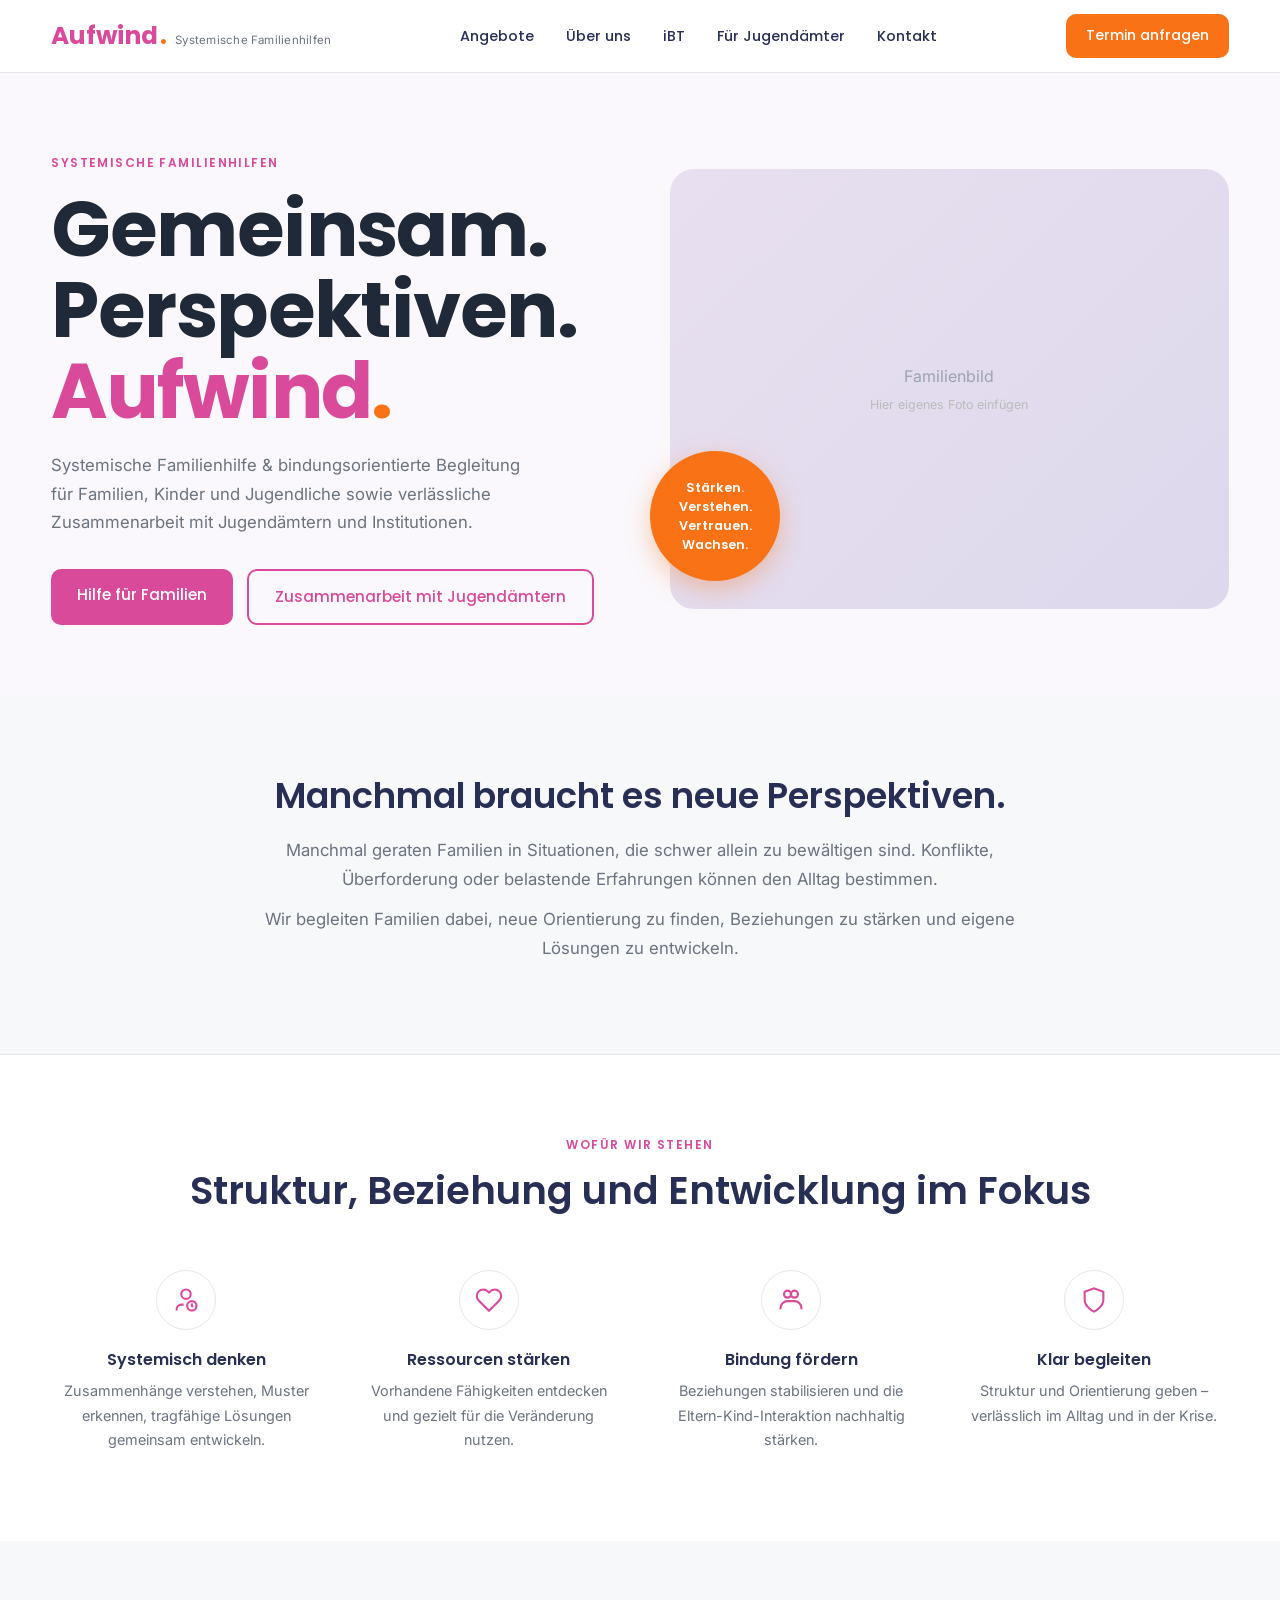
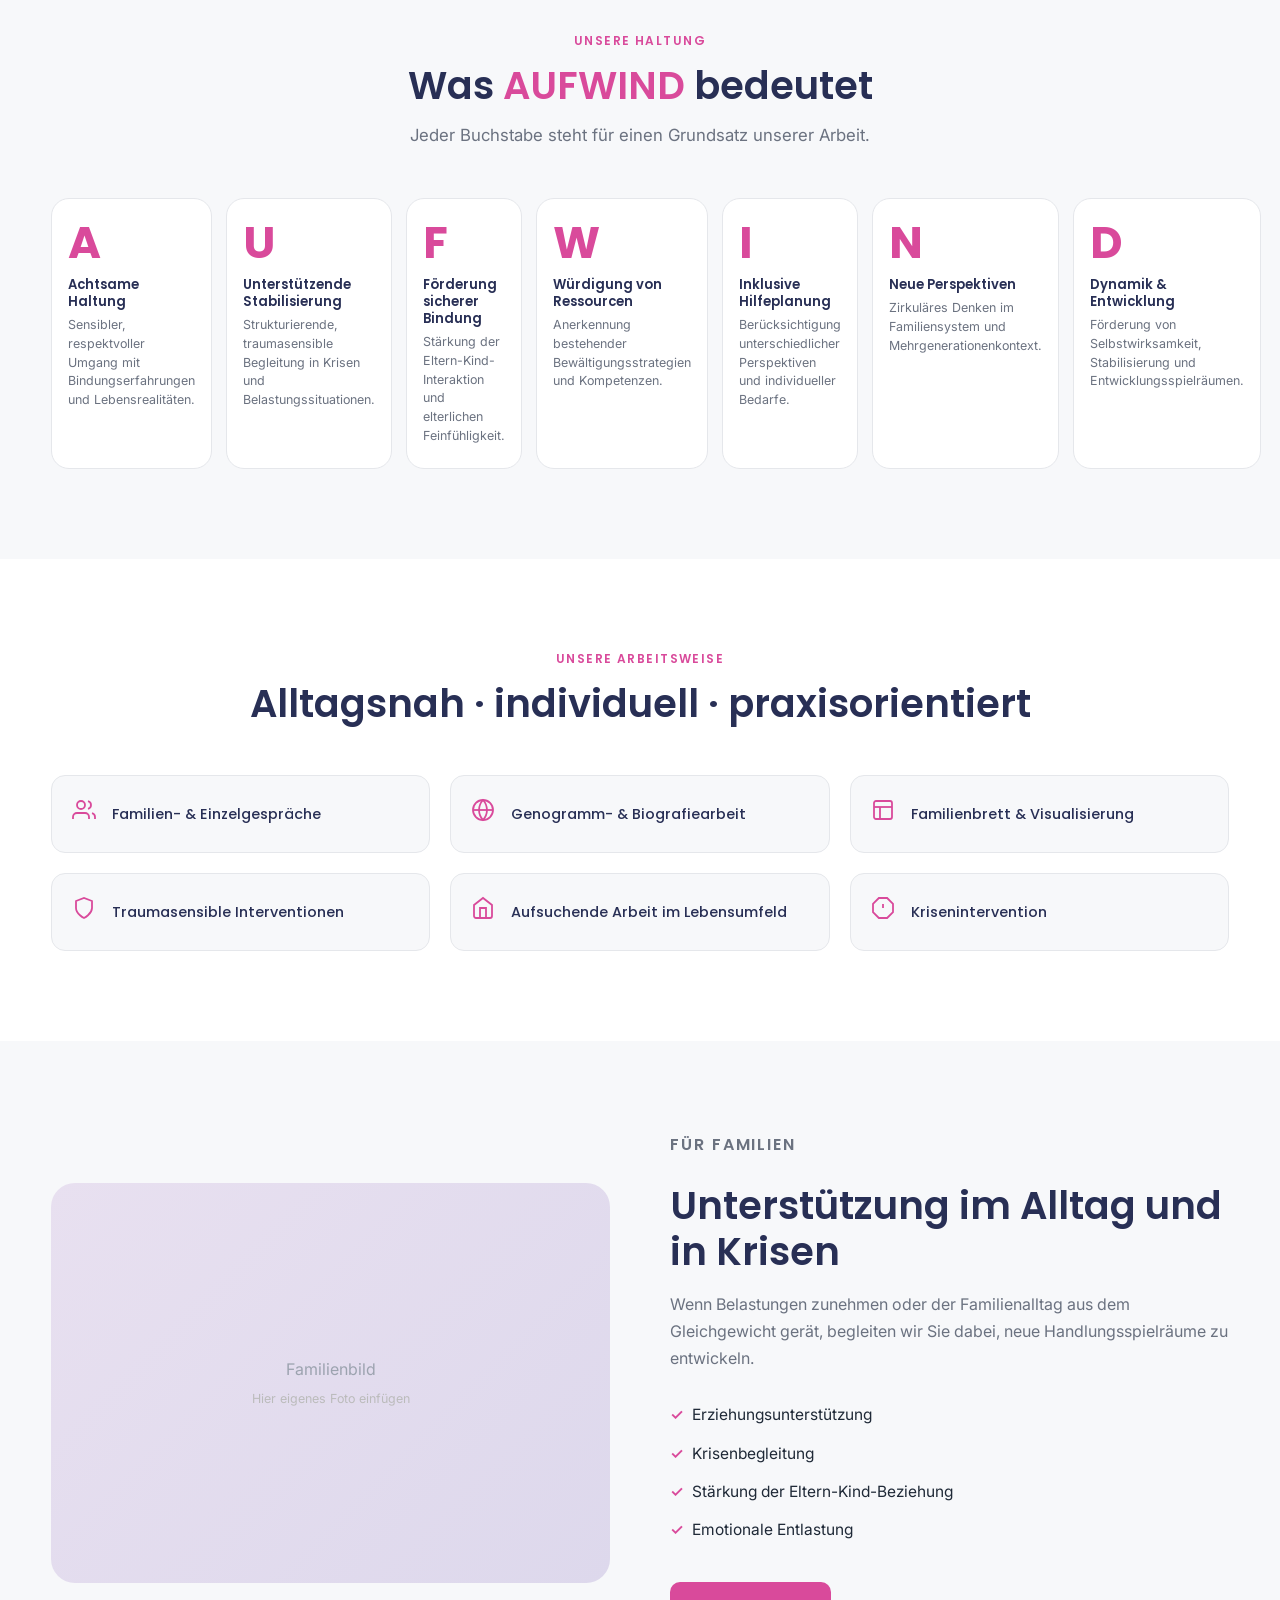
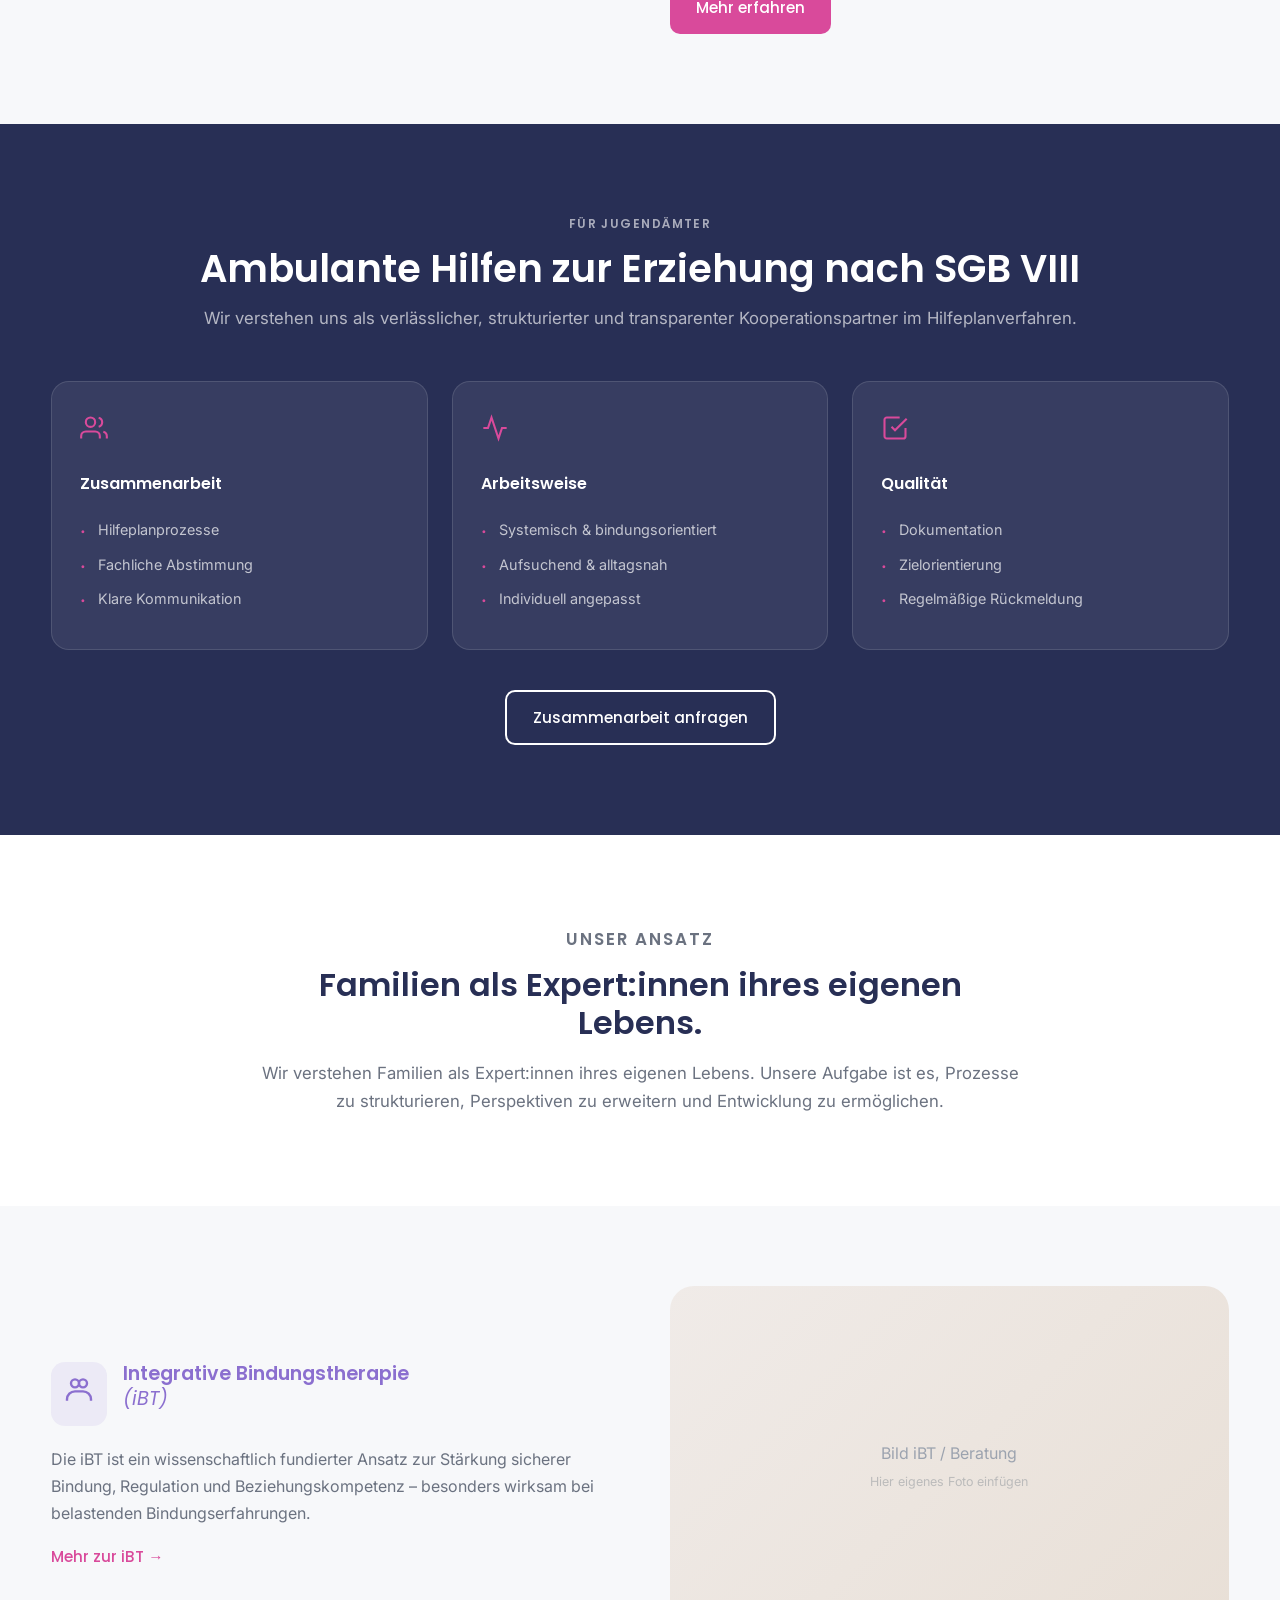
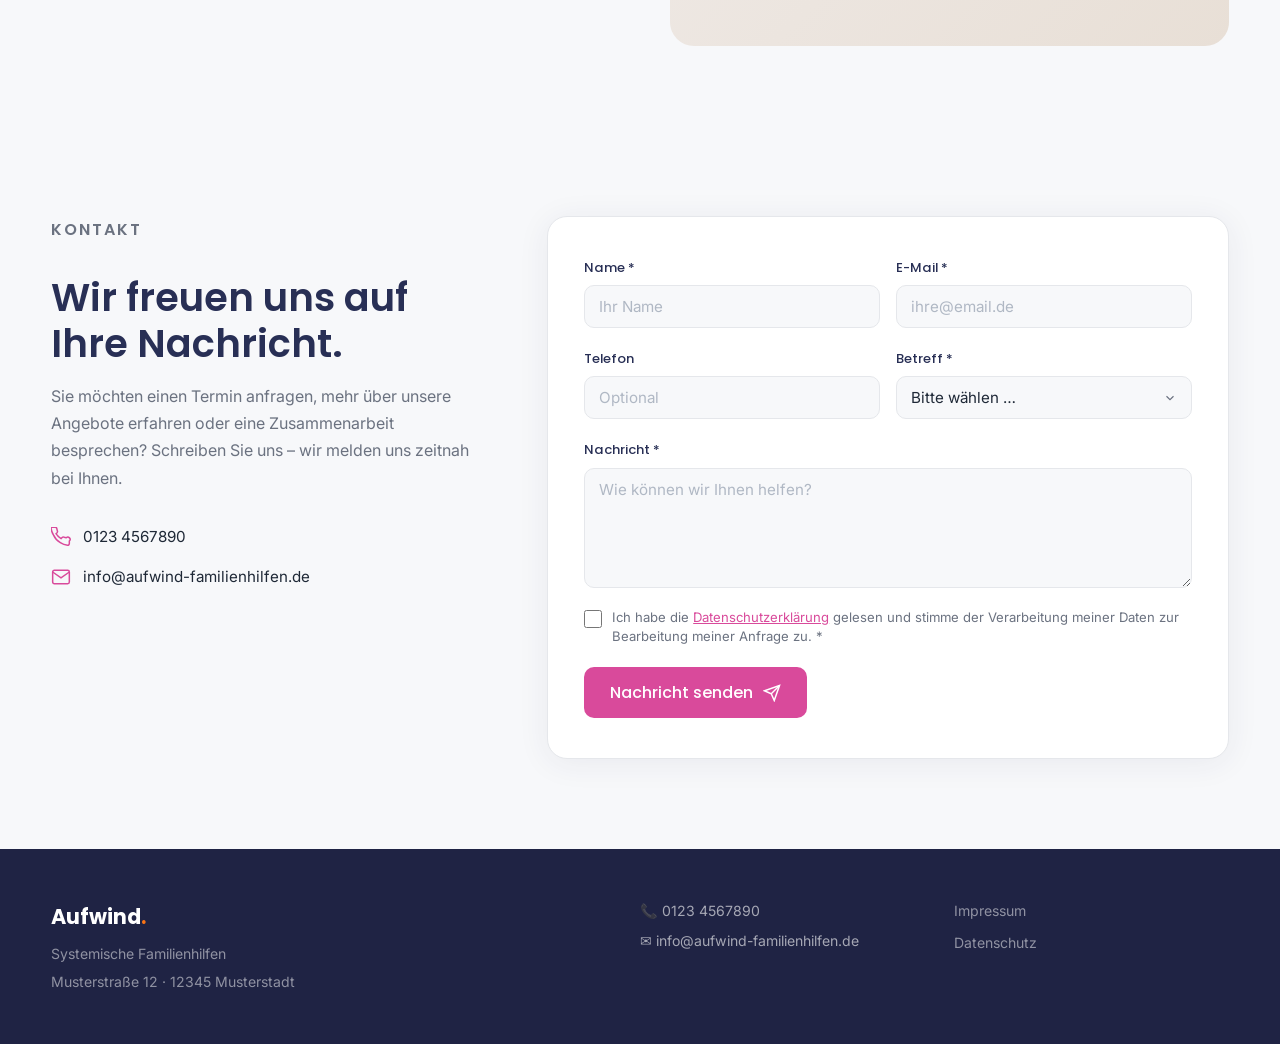
==== index.html @ 3be94969 "Add files via upload" ====
<!DOCTYPE html>
<html lang="de">
<head>
<meta charset="UTF-8">
<meta name="viewport" content="width=device-width, initial-scale=1.0">
<title>Aufwind – Systemische Familienhilfen</title>
<link rel="preconnect" href="https://fonts.googleapis.com">
<link rel="preconnect" href="https://fonts.gstatic.com" crossorigin>
<link href="https://fonts.googleapis.com/css2?family=Poppins:ital,wght@0,300;0,400;0,500;0,600;0,700;1,400&family=Inter:wght@300;400;500&display=swap" rel="stylesheet">
<link rel="stylesheet" href="style.css">
</head>
<body>

<!-- HEADER / NAV -->
<header class="header">
  <div class="container nav-inner">
    <div class="logo">
      <span class="logo-aufwind">Aufwind</span><span class="logo-dot">.</span>
      <span class="logo-sub">Systemische Familienhilfen</span>
    </div>
    <nav class="main-nav">
      <a href="#angebote">Angebote</a>
      <a href="#ueber">Über uns</a>
      <a href="#ibt">iBT</a>
      <a href="#jugendaemter">Für Jugendämter</a>
      <a href="#kontakt">Kontakt</a>
    </nav>
    <a href="#kontakt" class="btn btn-orange nav-cta">Termin anfragen</a>
    <button class="burger" aria-label="Menü öffnen">
      <span></span><span></span><span></span>
    </button>
  </div>
</header>

<!-- HERO -->
<section class="hero">
  <div class="container hero-layout">
    <div class="hero-text">
      <p class="eyebrow">SYSTEMISCHE FAMILIENHILFEN</p>
      <h1>
        Gemeinsam.<br>
        Perspektiven.<br>
        <span class="h1-magenta">Aufwind</span><span class="h1-orange-dot">.</span>
      </h1>
      <p class="hero-sub">
        Systemische Familienhilfe &amp; bindungsorientierte Begleitung
        für Familien, Kinder und Jugendliche sowie verlässliche
        Zusammenarbeit mit Jugendämtern und Institutionen.
      </p>
      <div class="hero-buttons">
        <a href="#familien-detail" class="btn btn-magenta">Hilfe für Familien</a>
        <a href="#jugendaemter-detail" class="btn btn-outline-magenta">Zusammenarbeit mit Jugendämtern</a>
      </div>
    </div>
    <div class="hero-image-wrap">
      <div class="hero-img-placeholder">
        <p>Familienbild</p>
        <small>Hier eigenes Foto einfügen</small>
      </div>
      <div class="hero-badge">
        <span>Stärken.<br>Verstehen.<br>Vertrauen.<br>Wachsen.</span>
      </div>
    </div>
  </div>
</section>

<!-- SECTION 1: KURZE EINFÜHRUNG -->
<section class="section-intro">
  <div class="container narrow-center">
    <h2>Manchmal braucht es neue Perspektiven.</h2>
    <p>Manchmal geraten Familien in Situationen, die schwer allein zu bewältigen sind. Konflikte, Überforderung oder belastende Erfahrungen können den Alltag bestimmen.</p>
    <p>Wir begleiten Familien dabei, neue Orientierung zu finden, Beziehungen zu stärken und eigene Lösungen zu entwickeln.</p>
  </div>
</section>

<!-- SECTION 2: WOFÜR WIR STEHEN – 4 ICON-KACHELN -->
<section class="section-icons" id="angebote">
  <div class="container">
    <p class="section-eyebrow center-text">WOFÜR WIR STEHEN</p>
    <h2 class="center-text icons-heading">Struktur, Beziehung und Entwicklung im Fokus</h2>
    <div class="icon-grid">
      <div class="icon-card">
        <div class="icon-circle">
          <svg width="28" height="28" fill="none" stroke="currentColor" stroke-width="1.8" viewBox="0 0 24 24"><circle cx="12" cy="7" r="4"/><path d="M4 21v-1a4 4 0 014-4h2"/><circle cx="17" cy="17" r="4"/><path d="M17 15v2l1 1"/></svg>
        </div>
        <h3>Systemisch denken</h3>
        <p>Zusammenhänge verstehen, Muster erkennen, tragfähige Lösungen gemeinsam entwickeln.</p>
      </div>
      <div class="icon-card">
        <div class="icon-circle">
          <svg width="28" height="28" fill="none" stroke="currentColor" stroke-width="1.8" viewBox="0 0 24 24"><path d="M20.84 4.61a5.5 5.5 0 00-7.78 0L12 5.67l-1.06-1.06a5.5 5.5 0 00-7.78 7.78l1.06 1.06L12 21.23l7.78-7.78 1.06-1.06a5.5 5.5 0 000-7.78z"/></svg>
        </div>
        <h3>Ressourcen stärken</h3>
        <p>Vorhandene Fähigkeiten entdecken und gezielt für die Veränderung nutzen.</p>
      </div>
      <div class="icon-card">
        <div class="icon-circle">
          <svg width="28" height="28" fill="none" stroke="currentColor" stroke-width="1.8" viewBox="0 0 24 24"><circle cx="9" cy="7" r="3"/><circle cx="15" cy="7" r="3"/><path d="M3 20v-1a6 6 0 016-6h6a6 6 0 016 6v1"/></svg>
        </div>
        <h3>Bindung fördern</h3>
        <p>Beziehungen stabilisieren und die Eltern-Kind-Interaktion nachhaltig stärken.</p>
      </div>
      <div class="icon-card">
        <div class="icon-circle">
          <svg width="28" height="28" fill="none" stroke="currentColor" stroke-width="1.8" viewBox="0 0 24 24"><path d="M12 22s8-4 8-10V5l-8-3-8 3v7c0 6 8 10 8 10z"/></svg>
        </div>
        <h3>Klar begleiten</h3>
        <p>Struktur und Orientierung geben – verlässlich im Alltag und in der Krise.</p>
      </div>
    </div>
  </div>
</section>

<!-- SECTION 3: AUFWIND HALTUNG -->
<section class="section-aufwind">
  <div class="container">
    <p class="section-eyebrow center-text">UNSERE HALTUNG</p>
    <h2 class="center-text">Was <span class="text-magenta">AUFWIND</span> bedeutet</h2>
    <p class="section-sub center-text">Jeder Buchstabe steht für einen Grundsatz unserer Arbeit.</p>
    <div class="aufwind-grid">
      <div class="aufwind-card" tabindex="0">
        <span class="aufwind-letter">A</span>
        <h4>Achtsame Haltung</h4>
        <p>Sensibler, respektvoller Umgang mit Bindungserfahrungen und Lebensrealitäten.</p>
      </div>
      <div class="aufwind-card" tabindex="0">
        <span class="aufwind-letter">U</span>
        <h4>Unterstützende Stabilisierung</h4>
        <p>Strukturierende, traumasensible Begleitung in Krisen und Belastungssituationen.</p>
      </div>
      <div class="aufwind-card" tabindex="0">
        <span class="aufwind-letter">F</span>
        <h4>Förderung sicherer Bindung</h4>
        <p>Stärkung der Eltern-Kind-Interaktion und elterlichen Feinfühligkeit.</p>
      </div>
      <div class="aufwind-card" tabindex="0">
        <span class="aufwind-letter">W</span>
        <h4>Würdigung von Ressourcen</h4>
        <p>Anerkennung bestehender Bewältigungsstrategien und Kompetenzen.</p>
      </div>
      <div class="aufwind-card" tabindex="0">
        <span class="aufwind-letter">I</span>
        <h4>Inklusive Hilfeplanung</h4>
        <p>Berücksichtigung unterschiedlicher Perspektiven und individueller Bedarfe.</p>
      </div>
      <div class="aufwind-card" tabindex="0">
        <span class="aufwind-letter">N</span>
        <h4>Neue Perspektiven</h4>
        <p>Zirkuläres Denken im Familiensystem und Mehrgenerationenkontext.</p>
      </div>
      <div class="aufwind-card" tabindex="0">
        <span class="aufwind-letter">D</span>
        <h4>Dynamik &amp; Entwicklung</h4>
        <p>Förderung von Selbstwirksamkeit, Stabilisierung und Entwicklungsspielräumen.</p>
      </div>
    </div>
  </div>
</section>

<!-- SECTION 4: UNSERE ARBEITSWEISE -->
<section class="section-arbeitsweise" id="arbeitsweise">
  <div class="container">
    <p class="section-eyebrow center-text">UNSERE ARBEITSWEISE</p>
    <h2 class="center-text">Alltagsnah · individuell · praxisorientiert</h2>
    <div class="methoden-grid">
      <div class="methode-card">
        <div class="methode-icon">
          <svg width="24" height="24" fill="none" stroke="currentColor" stroke-width="1.8" viewBox="0 0 24 24"><path d="M17 21v-2a4 4 0 00-4-4H5a4 4 0 00-4 4v2"/><circle cx="9" cy="7" r="4"/><path d="M23 21v-2a4 4 0 00-3-3.87"/><path d="M16 3.13a4 4 0 010 7.75"/></svg>
        </div>
        <span>Familien- &amp; Einzelgespräche</span>
      </div>
      <div class="methode-card">
        <div class="methode-icon">
          <svg width="24" height="24" fill="none" stroke="currentColor" stroke-width="1.8" viewBox="0 0 24 24"><circle cx="12" cy="12" r="10"/><line x1="2" y1="12" x2="22" y2="12"/><path d="M12 2a15.3 15.3 0 014 10 15.3 15.3 0 01-4 10 15.3 15.3 0 01-4-10 15.3 15.3 0 014-10z"/></svg>
        </div>
        <span>Genogramm- &amp; Biografiearbeit</span>
      </div>
      <div class="methode-card">
        <div class="methode-icon">
          <svg width="24" height="24" fill="none" stroke="currentColor" stroke-width="1.8" viewBox="0 0 24 24"><rect x="3" y="3" width="18" height="18" rx="2"/><line x1="3" y1="9" x2="21" y2="9"/><line x1="9" y1="21" x2="9" y2="9"/></svg>
        </div>
        <span>Familienbrett &amp; Visualisierung</span>
      </div>
      <div class="methode-card">
        <div class="methode-icon">
          <svg width="24" height="24" fill="none" stroke="currentColor" stroke-width="1.8" viewBox="0 0 24 24"><path d="M12 22s8-4 8-10V5l-8-3-8 3v7c0 6 8 10 8 10z"/></svg>
        </div>
        <span>Traumasensible Interventionen</span>
      </div>
      <div class="methode-card">
        <div class="methode-icon">
          <svg width="24" height="24" fill="none" stroke="currentColor" stroke-width="1.8" viewBox="0 0 24 24"><path d="M3 9l9-7 9 7v11a2 2 0 01-2 2H5a2 2 0 01-2-2z"/><polyline points="9 22 9 12 15 12 15 22"/></svg>
        </div>
        <span>Aufsuchende Arbeit im Lebensumfeld</span>
      </div>
      <div class="methode-card">
        <div class="methode-icon">
          <svg width="24" height="24" fill="none" stroke="currentColor" stroke-width="1.8" viewBox="0 0 24 24"><polygon points="7.86 2 16.14 2 22 7.86 22 16.14 16.14 22 7.86 22 2 16.14 2 7.86 7.86 2"/><line x1="12" y1="8" x2="12" y2="12"/><line x1="12" y1="16" x2="12.01" y2="16"/></svg>
        </div>
        <span>Krisenintervention</span>
      </div>
    </div>
  </div>
</section>

<!-- SECTION 5: FÜR FAMILIEN -->
<section class="section-familien" id="familien-detail">
  <div class="container familien-layout">
    <div class="familien-img-wrap">
      <div class="familien-img-placeholder">
        <p>Familienbild</p>
        <small>Hier eigenes Foto einfügen</small>
      </div>
    </div>
    <div class="familien-text">
      <p class="section-eyebrow">FÜR FAMILIEN</p>
      <h2>Unterstützung im Alltag und in Krisen</h2>
      <p>Wenn Belastungen zunehmen oder der Familienalltag aus dem Gleichgewicht gerät, begleiten wir Sie dabei, neue Handlungsspielräume zu entwickeln.</p>
      <ul class="check-list">
        <li>Erziehungsunterstützung</li>
        <li>Krisenbegleitung</li>
        <li>Stärkung der Eltern-Kind-Beziehung</li>
        <li>Emotionale Entlastung</li>
      </ul>
      <a href="#kontakt" class="btn btn-magenta">Mehr erfahren</a>
    </div>
  </div>
</section>

<!-- SECTION 6: FÜR JUGENDÄMTER -->
<section class="section-jugendaemter" id="jugendaemter-detail">
  <div class="container">
    <p class="section-eyebrow center-text eyebrow-light">FÜR JUGENDÄMTER</p>
    <h2 class="center-text light-heading">Ambulante Hilfen zur Erziehung nach SGB VIII</h2>
    <p class="center-text section-sub light-sub">Wir verstehen uns als verlässlicher, strukturierter und transparenter Kooperationspartner im Hilfeplanverfahren.</p>
    <div class="ja-cards">
      <div class="ja-card">
        <div class="ja-card-icon">
          <svg width="28" height="28" fill="none" stroke="currentColor" stroke-width="1.8" viewBox="0 0 24 24"><path d="M17 21v-2a4 4 0 00-4-4H5a4 4 0 00-4 4v2"/><circle cx="9" cy="7" r="4"/><path d="M23 21v-2a4 4 0 00-3-3.87"/><path d="M16 3.13a4 4 0 010 7.75"/></svg>
        </div>
        <h3>Zusammenarbeit</h3>
        <ul>
          <li>Hilfeplanprozesse</li>
          <li>Fachliche Abstimmung</li>
          <li>Klare Kommunikation</li>
        </ul>
      </div>
      <div class="ja-card">
        <div class="ja-card-icon">
          <svg width="28" height="28" fill="none" stroke="currentColor" stroke-width="1.8" viewBox="0 0 24 24"><polyline points="22 12 18 12 15 21 9 3 6 12 2 12"/></svg>
        </div>
        <h3>Arbeitsweise</h3>
        <ul>
          <li>Systemisch &amp; bindungsorientiert</li>
          <li>Aufsuchend &amp; alltagsnah</li>
          <li>Individuell angepasst</li>
        </ul>
      </div>
      <div class="ja-card">
        <div class="ja-card-icon">
          <svg width="28" height="28" fill="none" stroke="currentColor" stroke-width="1.8" viewBox="0 0 24 24"><polyline points="9 11 12 14 22 4"/><path d="M21 12v7a2 2 0 01-2 2H5a2 2 0 01-2-2V5a2 2 0 012-2h11"/></svg>
        </div>
        <h3>Qualität</h3>
        <ul>
          <li>Dokumentation</li>
          <li>Zielorientierung</li>
          <li>Regelmäßige Rückmeldung</li>
        </ul>
      </div>
    </div>
    <div class="center-btn">
      <a href="#kontakt" class="btn btn-outline-white">Zusammenarbeit anfragen</a>
    </div>
  </div>
</section>

<!-- SECTION 7: UNSER ANSATZ -->
<section class="section-ansatz">
  <div class="container narrow-center">
    <p class="section-eyebrow center-text">UNSER ANSATZ</p>
    <h2>Familien als Expert:innen ihres eigenen Lebens.</h2>
    <p>Wir verstehen Familien als Expert:innen ihres eigenen Lebens. Unsere Aufgabe ist es, Prozesse zu strukturieren, Perspektiven zu erweitern und Entwicklung zu ermöglichen.</p>
  </div>
</section>

<!-- IBT SECTION -->
<section class="section-ibt" id="ibt">
  <div class="container ibt-layout">
    <div class="ibt-text">
      <div class="ibt-label">
        <div class="ibt-icon-wrap">
          <svg width="32" height="32" fill="none" stroke="currentColor" stroke-width="1.8" viewBox="0 0 24 24"><circle cx="9" cy="7" r="3"/><circle cx="15" cy="7" r="3"/><path d="M3 20v-1a6 6 0 016-6h6a6 6 0 016 6v1"/></svg>
        </div>
        <div>
          <h3 class="ibt-title">Integrative Bindungstherapie<br><em>(iBT)</em></h3>
        </div>
      </div>
      <p>Die iBT ist ein wissenschaftlich fundierter Ansatz zur Stärkung sicherer Bindung, Regulation und Beziehungskompetenz – besonders wirksam bei belastenden Bindungserfahrungen.</p>
      <a href="#" class="link-arrow">Mehr zur iBT <span>→</span></a>
    </div>
    <div class="ibt-image-wrap">
      <div class="ibt-img-placeholder">
        <p>Bild iBT / Beratung</p>
        <small>Hier eigenes Foto einfügen</small>
      </div>
    </div>
  </div>
</section>

<!-- KONTAKT / FORMULAR -->
<section class="section-kontakt" id="kontakt">
  <div class="container kontakt-layout">

    <div class="kontakt-intro">
      <p class="section-eyebrow">KONTAKT</p>
      <h2>Wir freuen uns auf Ihre Nachricht.</h2>
      <p>Sie möchten einen Termin anfragen, mehr über unsere Angebote erfahren oder eine Zusammenarbeit besprechen? Schreiben Sie uns – wir melden uns zeitnah bei Ihnen.</p>
      <div class="kontakt-info">
        <div class="kontakt-info-item">
          <svg width="20" height="20" fill="none" stroke="currentColor" stroke-width="1.8" viewBox="0 0 24 24"><path d="M22 16.92v3a2 2 0 01-2.18 2 19.79 19.79 0 01-8.63-3.07A19.5 19.5 0 013.07 9.81a19.79 19.79 0 01-3.07-8.67A2 2 0 012 .18h3a2 2 0 012 1.72c.127.96.361 1.903.7 2.81a2 2 0 01-.45 2.11L6.09 7.91a16 16 0 006 6l1.27-1.27a2 2 0 012.11-.45c.907.339 1.85.573 2.81.7A2 2 0 0122 16.92z"/></svg>
          <span>0123 4567890</span>
        </div>
        <div class="kontakt-info-item">
          <svg width="20" height="20" fill="none" stroke="currentColor" stroke-width="1.8" viewBox="0 0 24 24"><path d="M4 4h16c1.1 0 2 .9 2 2v12c0 1.1-.9 2-2 2H4c-1.1 0-2-.9-2-2V6c0-1.1.9-2 2-2z"/><polyline points="22,6 12,13 2,6"/></svg>
          <span>info@aufwind-familienhilfen.de</span>
        </div>
      </div>
    </div>

    <div class="kontakt-form-wrap">
      <!-- Web3Forms: Kostenlosen API-Key anfordern auf web3forms.com -->
      <form class="kontakt-form" action="https://api.web3forms.com/submit" method="POST" id="kontaktFormular">
        <!-- API Key hier eintragen (von web3forms.com) -->
        <input type="hidden" name="access_key" value="DEIN-API-KEY-HIER">
        <input type="hidden" name="subject" value="Neue Anfrage über aufwind-familienhilfen.de">
        <input type="hidden" name="redirect" value="https://web3forms.com/success">

        <div class="form-row form-row-2">
          <div class="form-group">
            <label for="name">Name *</label>
            <input type="text" id="name" name="name" placeholder="Ihr Name" required>
          </div>
          <div class="form-group">
            <label for="email">E-Mail *</label>
            <input type="email" id="email" name="email" placeholder="ihre@email.de" required>
          </div>
        </div>

        <div class="form-row form-row-2">
          <div class="form-group">
            <label for="telefon">Telefon</label>
            <input type="tel" id="telefon" name="telefon" placeholder="Optional">
          </div>
          <div class="form-group">
            <label for="betreff">Betreff *</label>
            <select id="betreff" name="betreff" required>
              <option value="" disabled selected>Bitte wählen …</option>
              <option value="Termin anfragen">Termin anfragen</option>
              <option value="Kooperation / Jugendamt">Kooperation / Jugendamt</option>
              <option value="Allgemeine Anfrage">Allgemeine Anfrage</option>
            </select>
          </div>
        </div>

        <div class="form-group">
          <label for="nachricht">Nachricht *</label>
          <textarea id="nachricht" name="nachricht" rows="5" placeholder="Wie können wir Ihnen helfen?" required></textarea>
        </div>

        <div class="form-check">
          <input type="checkbox" id="datenschutz" name="datenschutz" required>
          <label for="datenschutz">Ich habe die <a href="#" class="form-link">Datenschutzerklärung</a> gelesen und stimme der Verarbeitung meiner Daten zur Bearbeitung meiner Anfrage zu. *</label>
        </div>

        <button type="submit" class="btn btn-magenta form-submit">
          Nachricht senden
          <svg width="18" height="18" fill="none" stroke="currentColor" stroke-width="2" viewBox="0 0 24 24"><line x1="22" y1="2" x2="11" y2="13"/><polygon points="22 2 15 22 11 13 2 9 22 2"/></svg>
        </button>

        <div class="form-success" id="formSuccess" style="display:none;">
          <svg width="22" height="22" fill="none" stroke="currentColor" stroke-width="2" viewBox="0 0 24 24"><polyline points="20 6 9 17 4 12"/></svg>
          Vielen Dank! Ihre Nachricht wurde gesendet. Wir melden uns bald bei Ihnen.
        </div>
      </form>
    </div>

  </div>
</section>

<footer class="footer">
  <div class="container footer-inner">
    <div class="footer-brand">
      <div class="footer-logo">
        <span class="logo-aufwind logo-white">Aufwind</span><span class="logo-dot logo-orange-dot">.</span>
      </div>
      <p>Systemische Familienhilfen</p>
      <p>Musterstraße 12 · 12345 Musterstadt</p>
    </div>
    <div class="footer-contact">
      <p>📞 0123 4567890</p>
      <p>✉ info@aufwind-familienhilfen.de</p>
    </div>
    <div class="footer-links">
      <a href="#">Impressum</a>
      <a href="#">Datenschutz</a>
    </div>
  </div>
</footer>

<script>
  // Mobile Burger Menu
  const burger = document.querySelector('.burger');
  const nav = document.querySelector('.main-nav');
  burger.addEventListener('click', () => {
    nav.classList.toggle('nav-open');
    burger.classList.toggle('burger-open');
  });
</script>

</body>
</html>
---- style.css ----
/* ===== ROOT VARIABLES ===== */
:root {
  --navy:    #282F55;
  --navy-dark: #1f2344;
  --magenta: #D94A9B;
  --magenta-light: #f0d6ea;
  --orange:  #F97316;
  --violet:  #8B6FCF;
  --bg:      #F7F8FA;
  --bg-light: #fdfcfe;
  --gray:    #6B7280;
  --gray-light: #E5E7EB;
  --white:   #ffffff;
  --text:    #1f2937;
  --text-light: #6B7280;
}

/* ===== RESET ===== */
*, *::before, *::after { box-sizing: border-box; margin: 0; padding: 0; }
html { scroll-behavior: smooth; }
body {
  font-family: 'Inter', 'Poppins', sans-serif;
  color: var(--text);
  line-height: 1.7;
  background: var(--white);
}
img { max-width: 100%; display: block; }
a { text-decoration: none; }
ul { list-style: none; }

/* ===== LAYOUT ===== */
.container {
  width: min(1200px, 92%);
  margin: 0 auto;
}
.narrow-center {
  max-width: 760px;
  margin: 0 auto;
  text-align: center;
}
.center-text { text-align: center; }

/* ===== TYPOGRAPHY ===== */
h1 { font-family: 'Poppins', sans-serif; font-weight: 700; line-height: 1.05; letter-spacing: -0.02em; }
h2 { font-family: 'Poppins', sans-serif; font-weight: 600; font-size: clamp(1.6rem, 3vw, 2.4rem); line-height: 1.2; }
h3 { font-family: 'Poppins', sans-serif; font-weight: 600; font-size: 1.1rem; }
h4 { font-family: 'Poppins', sans-serif; font-weight: 600; font-size: 0.95rem; }
p  { font-family: 'Inter', sans-serif; font-weight: 400; font-size: 1rem; color: var(--text-light); }

.section-eyebrow {
  font-family: 'Poppins', sans-serif;
  font-size: 0.75rem;
  font-weight: 600;
  letter-spacing: 0.12em;
  color: var(--magenta);
  text-transform: uppercase;
  margin-bottom: 0.75rem;
}
.section-sub {
  font-size: 1.05rem;
  color: var(--text-light);
  margin-top: 0.75rem;
  margin-bottom: 3rem;
}
.text-magenta { color: var(--magenta); }

/* ===== BUTTONS ===== */
.btn {
  display: inline-block;
  padding: 13px 26px;
  border-radius: 10px;
  font-family: 'Poppins', sans-serif;
  font-weight: 500;
  font-size: 0.95rem;
  cursor: pointer;
  transition: opacity 0.2s, transform 0.15s;
}
.btn:hover { opacity: 0.88; transform: translateY(-1px); }
.btn:active { transform: translateY(0); }
.btn-magenta  { background: var(--magenta); color: #fff; }
.btn-orange   { background: var(--orange);  color: #fff; }
.btn-outline-magenta {
  border: 2px solid var(--magenta);
  color: var(--magenta);
  background: transparent;
}
.btn-outline-navy {
  border: 2px solid var(--navy);
  color: var(--navy);
  background: transparent;
}
.btn-outline-white {
  border: 2px solid #fff;
  color: #fff;
  background: transparent;
}

.link-arrow {
  font-family: 'Poppins', sans-serif;
  font-weight: 500;
  color: var(--magenta);
  font-size: 0.95rem;
  display: inline-flex;
  align-items: center;
  gap: 4px;
  margin-top: 1rem;
  transition: gap 0.2s;
}
.link-arrow:hover { gap: 10px; }
.link-arrow-white {
  font-family: 'Poppins', sans-serif;
  font-weight: 500;
  color: rgba(255,255,255,0.9);
  font-size: 0.95rem;
  display: inline-flex;
  align-items: center;
  gap: 4px;
  margin-top: 1rem;
  transition: gap 0.2s, color 0.2s;
}
.link-arrow-white:hover { gap: 10px; color: #fff; }

/* ===== HEADER ===== */
.header {
  position: sticky;
  top: 0;
  background: #fff;
  border-bottom: 1px solid var(--gray-light);
  z-index: 100;
}
.nav-inner {
  display: flex;
  align-items: center;
  justify-content: space-between;
  height: 72px;
  gap: 24px;
}
.logo {
  display: flex;
  align-items: baseline;
  gap: 2px;
  flex-shrink: 0;
}
.logo-aufwind {
  font-family: 'Poppins', sans-serif;
  font-weight: 700;
  font-size: 1.55rem;
  color: var(--magenta);
}
.logo-dot {
  font-family: 'Poppins', sans-serif;
  font-weight: 700;
  font-size: 1.55rem;
  color: var(--orange);
}
.logo-sub {
  font-family: 'Inter', sans-serif;
  font-size: 0.72rem;
  color: var(--gray);
  margin-left: 6px;
  letter-spacing: 0.02em;
}
.main-nav a {
  font-family: 'Poppins', sans-serif;
  font-size: 0.9rem;
  font-weight: 500;
  color: var(--navy);
  margin: 0 14px;
  transition: color 0.2s;
}
.main-nav a:hover { color: var(--magenta); }
.nav-cta { padding: 10px 20px; font-size: 0.88rem; flex-shrink: 0; }
.burger {
  display: none;
  flex-direction: column;
  gap: 5px;
  background: none;
  border: none;
  cursor: pointer;
  padding: 4px;
}
.burger span {
  display: block;
  width: 24px;
  height: 2px;
  background: var(--navy);
  border-radius: 2px;
  transition: transform 0.3s, opacity 0.3s;
}
.burger-open span:nth-child(1) { transform: translateY(7px) rotate(45deg); }
.burger-open span:nth-child(2) { opacity: 0; }
.burger-open span:nth-child(3) { transform: translateY(-7px) rotate(-45deg); }

/* Mobile nav */
.main-nav.nav-open {
  display: flex;
  flex-direction: column;
  position: absolute;
  top: 72px;
  left: 0;
  right: 0;
  background: #fff;
  border-bottom: 1px solid var(--gray-light);
  padding: 20px 24px;
  gap: 4px;
  box-shadow: 0 8px 24px rgba(0,0,0,0.08);
}
.main-nav.nav-open a { margin: 0; padding: 10px 0; border-bottom: 1px solid var(--gray-light); }
.main-nav.nav-open a:last-child { border-bottom: none; }

/* ===== HERO ===== */
.hero {
  padding: 80px 0 70px;
  background: #faf8fc;
  overflow: hidden;
}
.hero-layout {
  display: grid;
  grid-template-columns: 1fr 1fr;
  gap: 60px;
  align-items: center;
}
.eyebrow {
  font-family: 'Poppins', sans-serif;
  font-size: 0.75rem;
  font-weight: 600;
  letter-spacing: 0.12em;
  color: var(--magenta);
  text-transform: uppercase;
  margin-bottom: 1rem;
}
h1 { font-size: clamp(2.8rem, 6vw, 5rem); }
.h1-magenta { color: var(--magenta); }
.h1-orange-dot { color: var(--orange); }
.hero-sub {
  margin-top: 1.25rem;
  font-size: 1.05rem;
  max-width: 480px;
  color: var(--text-light);
}
.hero-buttons {
  display: flex;
  flex-wrap: wrap;
  gap: 14px;
  margin-top: 2rem;
}
.hero-image-wrap {
  position: relative;
}
.hero-img-placeholder {
  background: linear-gradient(135deg, #e8e0f0 0%, #ddd8ec 100%);
  border-radius: 24px;
  min-height: 440px;
  display: flex;
  flex-direction: column;
  align-items: center;
  justify-content: center;
  color: #9ca3af;
  font-family: 'Inter', sans-serif;
  font-size: 0.9rem;
}
.hero-img-placeholder p { color: #9ca3af; font-size: 1rem; }
.hero-img-placeholder small { color: #bbb; font-size: 0.78rem; margin-top: 4px; }
.hero-badge {
  position: absolute;
  bottom: 28px;
  left: -20px;
  background: var(--orange);
  color: #fff;
  width: 130px;
  height: 130px;
  border-radius: 50%;
  display: flex;
  align-items: center;
  justify-content: center;
  text-align: center;
  font-family: 'Poppins', sans-serif;
  font-weight: 600;
  font-size: 0.8rem;
  line-height: 1.5;
  box-shadow: 0 8px 24px rgba(249,115,22,0.35);
}

/* ===== INTRO SECTION ===== */
.section-intro {
  padding: 80px 0;
  background: var(--bg);
}
.section-intro h2 {
  font-size: clamp(1.6rem, 3vw, 2.2rem);
  color: var(--navy);
  margin-bottom: 1.2rem;
}
.section-intro p {
  font-size: 1.05rem;
  color: var(--text-light);
  margin-bottom: 0.75rem;
}

/* ===== ICON SECTION ===== */
.section-icons {
  padding: 80px 0;
  background: #fff;
  border-top: 1px solid var(--gray-light);
}
.icons-heading {
  color: var(--navy);
  margin-bottom: 3rem;
}
.icon-grid {
  display: grid;
  grid-template-columns: repeat(4, 1fr);
  gap: 32px;
}
.icon-card {
  text-align: center;
  padding: 8px 12px;
}
.icon-circle {
  width: 60px;
  height: 60px;
  border-radius: 50%;
  border: 1.5px solid var(--gray-light);
  display: flex;
  align-items: center;
  justify-content: center;
  margin: 0 auto 1rem;
  color: var(--magenta);
  transition: background 0.2s, border-color 0.2s;
}
.icon-card:hover .icon-circle {
  background: var(--magenta-light);
  border-color: var(--magenta);
}
.icon-card h3 {
  font-size: 1rem;
  color: var(--navy);
  margin-bottom: 0.4rem;
}
.icon-card p { font-size: 0.9rem; color: var(--text-light); }

/* ===== AUFWIND SECTION ===== */
.section-aufwind {
  padding: 90px 0;
  background: var(--bg);
}
.section-aufwind h2 {
  color: var(--navy);
  margin-bottom: 0.5rem;
}
.aufwind-grid {
  display: grid;
  grid-template-columns: repeat(7, 1fr);
  gap: 14px;
  margin-top: 3rem;
}
.aufwind-card {
  background: #fff;
  border-radius: 18px;
  padding: 22px 16px;
  border: 1px solid var(--gray-light);
  transition: transform 0.2s, box-shadow 0.2s, border-color 0.2s;
  cursor: default;
}
.aufwind-card:hover,
.aufwind-card:focus {
  transform: translateY(-4px);
  box-shadow: 0 12px 32px rgba(217,74,155,0.1);
  border-color: var(--magenta-light);
  outline: none;
}
.aufwind-letter {
  display: block;
  font-family: 'Poppins', sans-serif;
  font-size: 2.8rem;
  font-weight: 700;
  color: var(--magenta);
  line-height: 1;
  margin-bottom: 10px;
}
.aufwind-card h4 {
  color: var(--navy);
  margin-bottom: 0.4rem;
  font-size: 0.82rem;
  line-height: 1.3;
}
.aufwind-card p { font-size: 0.78rem; color: var(--text-light); line-height: 1.5; }

/* ===== ARBEITSWEISE ===== */
.section-arbeitsweise {
  padding: 90px 0;
  background: #fff;
}
.section-arbeitsweise h2 { color: var(--navy); margin-bottom: 3rem; }
.methoden-grid {
  display: grid;
  grid-template-columns: repeat(3, 1fr);
  gap: 20px;
  margin-top: 1rem;
}
.methode-card {
  background: var(--bg);
  border-radius: 14px;
  padding: 22px 20px;
  display: flex;
  align-items: center;
  gap: 16px;
  border: 1px solid var(--gray-light);
  transition: box-shadow 0.2s, transform 0.2s;
}
.methode-card:hover {
  box-shadow: 0 6px 20px rgba(40,47,85,0.08);
  transform: translateY(-2px);
}
.methode-icon {
  color: var(--magenta);
  flex-shrink: 0;
}
.methode-card span {
  font-family: 'Poppins', sans-serif;
  font-size: 0.9rem;
  font-weight: 500;
  color: var(--navy);
}

/* ===== FAMILIEN SECTION ===== */
.section-familien {
  padding: 90px 0;
  background: var(--bg);
}
.familien-layout {
  display: grid;
  grid-template-columns: 1fr 1fr;
  gap: 60px;
  align-items: center;
}
.familien-img-placeholder {
  background: linear-gradient(135deg, #e8e0f0 0%, #ddd8ec 100%);
  border-radius: 24px;
  min-height: 400px;
  display: flex;
  flex-direction: column;
  align-items: center;
  justify-content: center;
  color: #9ca3af;
}
.familien-img-placeholder p { color: #9ca3af; }
.familien-img-placeholder small { color: #bbb; font-size: 0.78rem; margin-top: 4px; }
.familien-text h2 { color: var(--navy); margin-bottom: 1rem; }
.familien-text p  { font-size: 1rem; color: var(--text-light); margin-bottom: 1.5rem; }

.check-list {
  margin-bottom: 2rem;
}
.check-list li {
  font-family: 'Inter', sans-serif;
  font-size: 0.97rem;
  color: var(--text);
  padding: 6px 0;
  padding-left: 22px;
  position: relative;
}
.check-list li::before {
  content: "✓";
  position: absolute;
  left: 0;
  color: var(--magenta);
  font-weight: 600;
}

/* ===== JUGENDÄMTER SECTION ===== */
.section-jugendaemter {
  padding: 90px 0;
  background: var(--navy);
}
.section-jugendaemter h2.center-text { color: #fff; }
.eyebrow-light { color: rgba(255,255,255,0.6) !important; }
.light-heading { color: #fff; }
.light-sub { color: rgba(255,255,255,0.65); }
.ja-cards {
  display: grid;
  grid-template-columns: repeat(3, 1fr);
  gap: 24px;
  margin-top: 0;
}
.ja-card {
  background: rgba(255,255,255,0.07);
  border: 1px solid rgba(255,255,255,0.12);
  border-radius: 18px;
  padding: 32px 28px;
  transition: background 0.2s;
}
.ja-card:hover { background: rgba(255,255,255,0.11); }
.ja-card-icon {
  color: var(--magenta);
  margin-bottom: 1.25rem;
}
.ja-card h3 { color: #fff; margin-bottom: 1rem; font-size: 1rem; }
.ja-card ul li {
  font-family: 'Inter', sans-serif;
  font-size: 0.9rem;
  color: rgba(255,255,255,0.7);
  padding: 5px 0;
  padding-left: 18px;
  position: relative;
}
.ja-card ul li::before {
  content: "·";
  position: absolute;
  left: 0;
  color: var(--magenta);
  font-size: 1.4rem;
  line-height: 1.2;
}
.center-btn { text-align: center; margin-top: 2.5rem; }

/* ===== ANSATZ SECTION ===== */
.section-ansatz {
  padding: 90px 0;
  background: #fff;
}
.section-ansatz h2 {
  color: var(--navy);
  font-size: clamp(1.5rem, 2.5vw, 2rem);
  margin-bottom: 1rem;
}
.section-ansatz p { font-size: 1.05rem; color: var(--text-light); }

/* ===== IBT SECTION ===== */
.section-ibt {
  padding: 80px 0;
  background: var(--bg);
}
.ibt-layout {
  display: grid;
  grid-template-columns: 1fr 1fr;
  gap: 60px;
  align-items: center;
}
.ibt-label {
  display: flex;
  align-items: flex-start;
  gap: 16px;
  margin-bottom: 1.25rem;
}
.ibt-icon-wrap {
  background: rgba(139,111,207,0.1);
  border-radius: 14px;
  padding: 12px;
  color: var(--violet);
  flex-shrink: 0;
}
.ibt-title {
  font-size: 1.2rem;
  color: var(--violet);
  margin: 0;
  line-height: 1.3;
}
.ibt-title em { font-style: italic; font-weight: 400; }
.ibt-layout p { font-size: 1rem; color: var(--text-light); }
.ibt-img-placeholder {
  background: linear-gradient(135deg, #f0ebe8 0%, #e8dfd6 100%);
  border-radius: 24px;
  min-height: 360px;
  display: flex;
  flex-direction: column;
  align-items: center;
  justify-content: center;
  color: #9ca3af;
  font-size: 0.9rem;
}
.ibt-img-placeholder p { color: #9ca3af; }
.ibt-img-placeholder small { color: #bbb; margin-top: 4px; font-size: 0.78rem; }

/* ===== CTA SECTION ===== */
.section-cta {
  padding: 90px 0;
  background: var(--bg);
}
.section-cta h2 { color: var(--navy); margin-bottom: 0.75rem; }
.section-cta p  { font-size: 1.05rem; color: var(--text-light); margin-bottom: 2rem; }
.cta-buttons {
  display: flex;
  flex-wrap: wrap;
  gap: 16px;
  justify-content: center;
  margin-top: 2rem;
}

/* ===== KONTAKT / FORMULAR ===== */
.section-kontakt {
  padding: 90px 0;
  background: var(--bg);
}
.kontakt-layout {
  display: grid;
  grid-template-columns: 1fr 1.6fr;
  gap: 70px;
  align-items: start;
}
.kontakt-intro h2 { color: var(--navy); margin-bottom: 1rem; }
.kontakt-intro p  { font-size: 1rem; color: var(--text-light); margin-bottom: 2rem; }
.kontakt-info { display: flex; flex-direction: column; gap: 14px; }
.kontakt-info-item {
  display: flex;
  align-items: center;
  gap: 12px;
  font-family: 'Inter', sans-serif;
  font-size: 0.95rem;
  color: var(--text);
}
.kontakt-info-item svg { color: var(--magenta); flex-shrink: 0; }

/* Form */
.kontakt-form-wrap {
  background: #fff;
  border-radius: 20px;
  padding: 40px 36px;
  box-shadow: 0 4px 32px rgba(40,47,85,0.07);
  border: 1px solid var(--gray-light);
}
.kontakt-form { display: flex; flex-direction: column; gap: 20px; }
.form-row { display: flex; gap: 16px; }
.form-row-2 > * { flex: 1; }
.form-group { display: flex; flex-direction: column; gap: 6px; }
.form-group label {
  font-family: 'Poppins', sans-serif;
  font-size: 0.82rem;
  font-weight: 500;
  color: var(--navy);
}
.form-group input,
.form-group select,
.form-group textarea {
  font-family: 'Inter', sans-serif;
  font-size: 0.95rem;
  color: var(--text);
  background: var(--bg);
  border: 1.5px solid var(--gray-light);
  border-radius: 10px;
  padding: 11px 14px;
  outline: none;
  transition: border-color 0.2s, box-shadow 0.2s;
  width: 100%;
  appearance: none;
}
.form-group input::placeholder,
.form-group textarea::placeholder { color: #b0b8c4; }
.form-group input:focus,
.form-group select:focus,
.form-group textarea:focus {
  border-color: var(--magenta);
  box-shadow: 0 0 0 3px rgba(217,74,155,0.1);
  background: #fff;
}
.form-group select {
  background-image: url("data:image/svg+xml,%3Csvg xmlns='http://www.w3.org/2000/svg' width='14' height='14' viewBox='0 0 24 24' fill='none' stroke='%236B7280' stroke-width='2'%3E%3Cpolyline points='6 9 12 15 18 9'/%3E%3C/svg%3E");
  background-repeat: no-repeat;
  background-position: right 14px center;
  padding-right: 38px;
}
.form-group textarea { resize: vertical; min-height: 120px; }

.form-check {
  display: flex;
  align-items: flex-start;
  gap: 10px;
}
.form-check input[type="checkbox"] {
  width: 18px;
  height: 18px;
  min-width: 18px;
  margin-top: 2px;
  border: 1.5px solid var(--gray-light);
  border-radius: 4px;
  accent-color: var(--magenta);
  cursor: pointer;
}
.form-check label {
  font-family: 'Inter', sans-serif;
  font-size: 0.82rem;
  color: var(--text-light);
  line-height: 1.5;
  cursor: pointer;
}
.form-link { color: var(--magenta); text-decoration: underline; }

.form-submit {
  display: inline-flex;
  align-items: center;
  gap: 10px;
  align-self: flex-start;
  border: none;
  font-size: 1rem;
}
.form-submit:hover { opacity: 0.88; transform: translateY(-1px); }

.form-success {
  display: flex;
  align-items: center;
  gap: 10px;
  background: #f0fdf4;
  border: 1px solid #86efac;
  border-radius: 10px;
  padding: 14px 18px;
  font-family: 'Inter', sans-serif;
  font-size: 0.95rem;
  color: #166534;
}
.form-success svg { color: #16a34a; flex-shrink: 0; }

@media (max-width: 960px) {
  .kontakt-layout { grid-template-columns: 1fr; gap: 40px; }
}
@media (max-width: 600px) {
  .form-row { flex-direction: column; }
  .kontakt-form-wrap { padding: 28px 20px; }
}

/* ===== FOOTER ===== */
.footer {
  background: var(--navy-dark);
  color: rgba(255,255,255,0.7);
  padding: 50px 0;
}
.footer-inner {
  display: grid;
  grid-template-columns: 2fr 1fr 1fr;
  gap: 40px;
  align-items: start;
}
.footer-logo {
  display: flex;
  align-items: baseline;
  margin-bottom: 8px;
}
.logo-white { color: #fff !important; font-size: 1.3rem; }
.logo-orange-dot { color: var(--orange) !important; font-size: 1.3rem; }
.footer-brand p { font-size: 0.88rem; color: rgba(255,255,255,0.5); margin-top: 4px; }
.footer-contact p { font-size: 0.88rem; color: rgba(255,255,255,0.6); margin-bottom: 6px; }
.footer-links {
  display: flex;
  flex-direction: column;
  gap: 8px;
}
.footer-links a {
  font-size: 0.88rem;
  color: rgba(255,255,255,0.5);
  transition: color 0.2s;
}
.footer-links a:hover { color: #fff; }

/* ===== RESPONSIVE ===== */
@media (max-width: 960px) {
  .hero-layout,
  .ibt-layout,
  .familien-layout {
    grid-template-columns: 1fr;
    gap: 40px;
  }
  .icon-grid    { grid-template-columns: repeat(2, 1fr); }
  .aufwind-grid { grid-template-columns: repeat(4, 1fr); }
  .methoden-grid { grid-template-columns: repeat(2, 1fr); }
  .ja-cards     { grid-template-columns: 1fr; }
  .footer-inner { grid-template-columns: 1fr; gap: 28px; }
  .hero-badge { left: auto; right: 20px; bottom: 20px; }
}
@media (max-width: 700px) {
  .main-nav  { display: none; }
  .nav-cta   { display: none; }
  .burger    { display: flex; }
  .icon-grid { grid-template-columns: repeat(2, 1fr); gap: 20px; }
  .aufwind-grid { grid-template-columns: repeat(2, 1fr); }
  .methoden-grid { grid-template-columns: 1fr; }
  h1 { font-size: 2.8rem; }
  .hero { padding: 50px 0; }
}
@media (prefers-reduced-motion: reduce) {
  *, *::before, *::after { transition: none !important; }
}
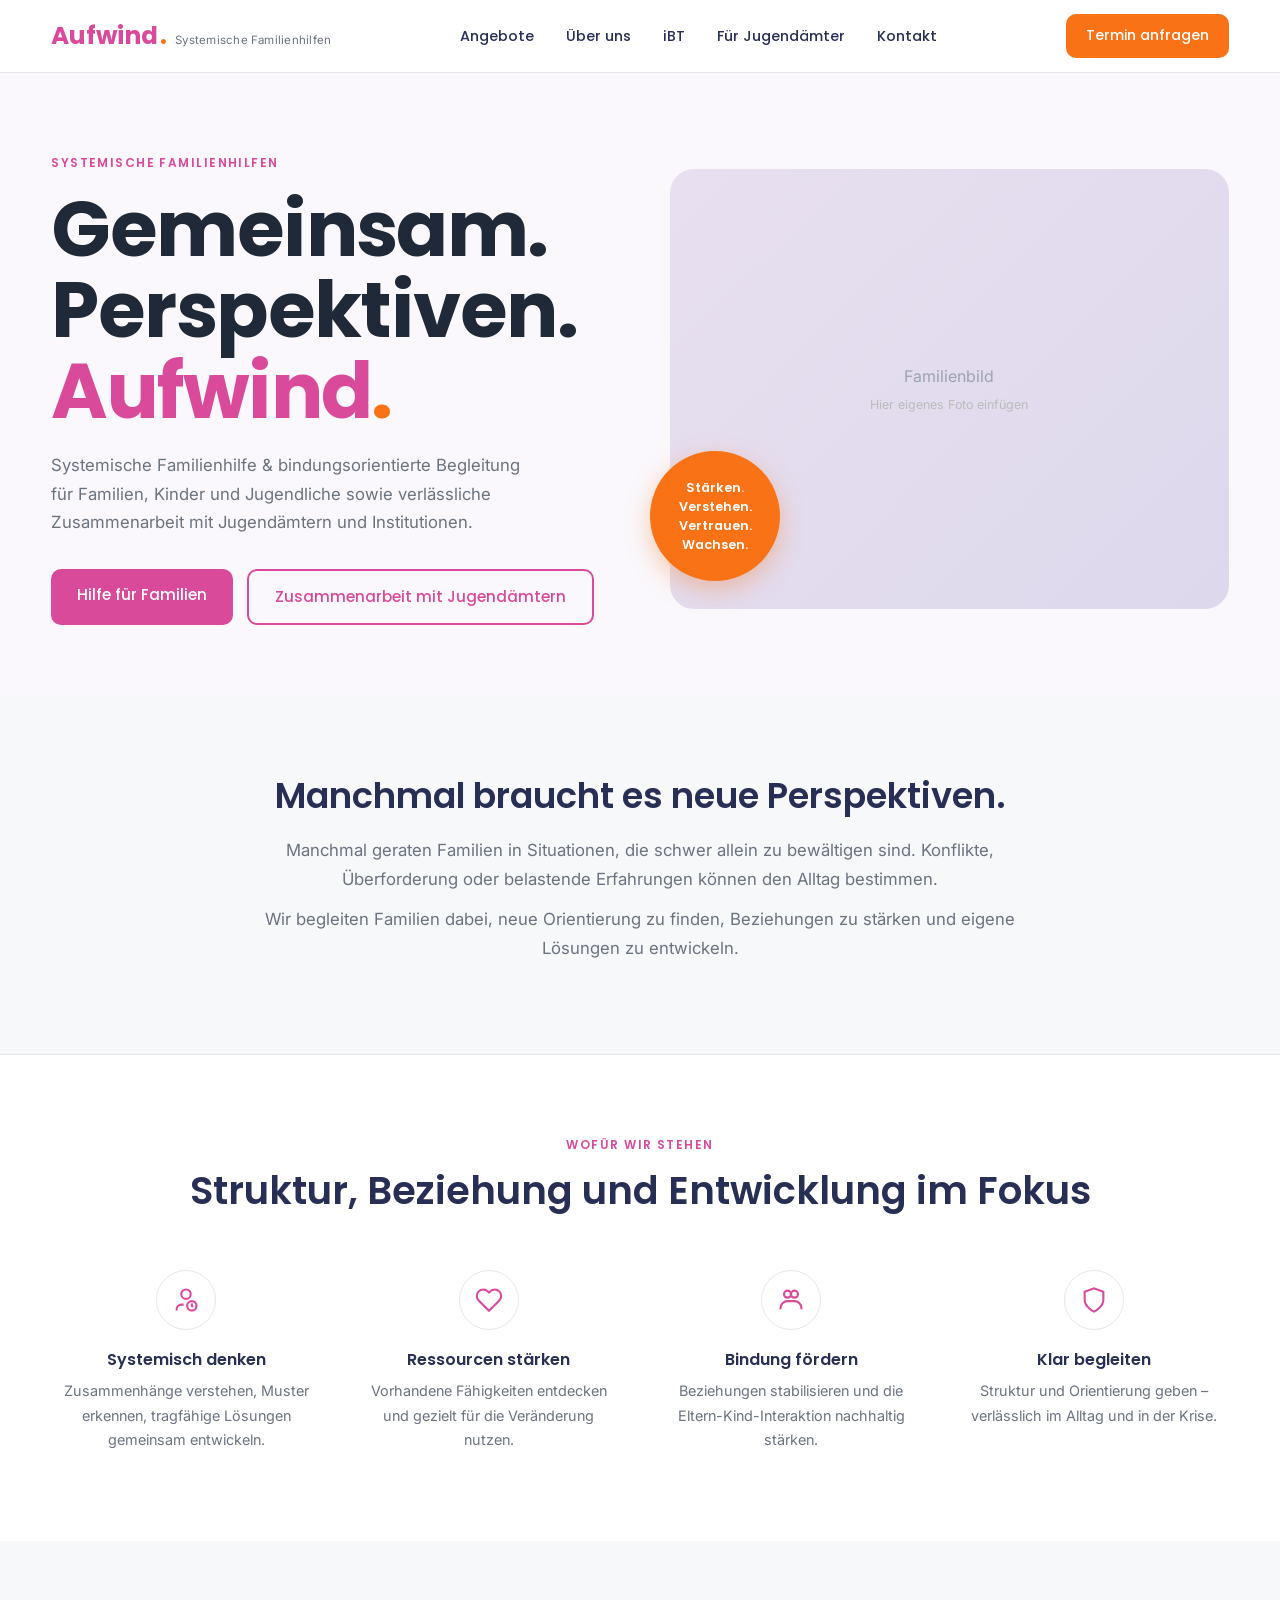
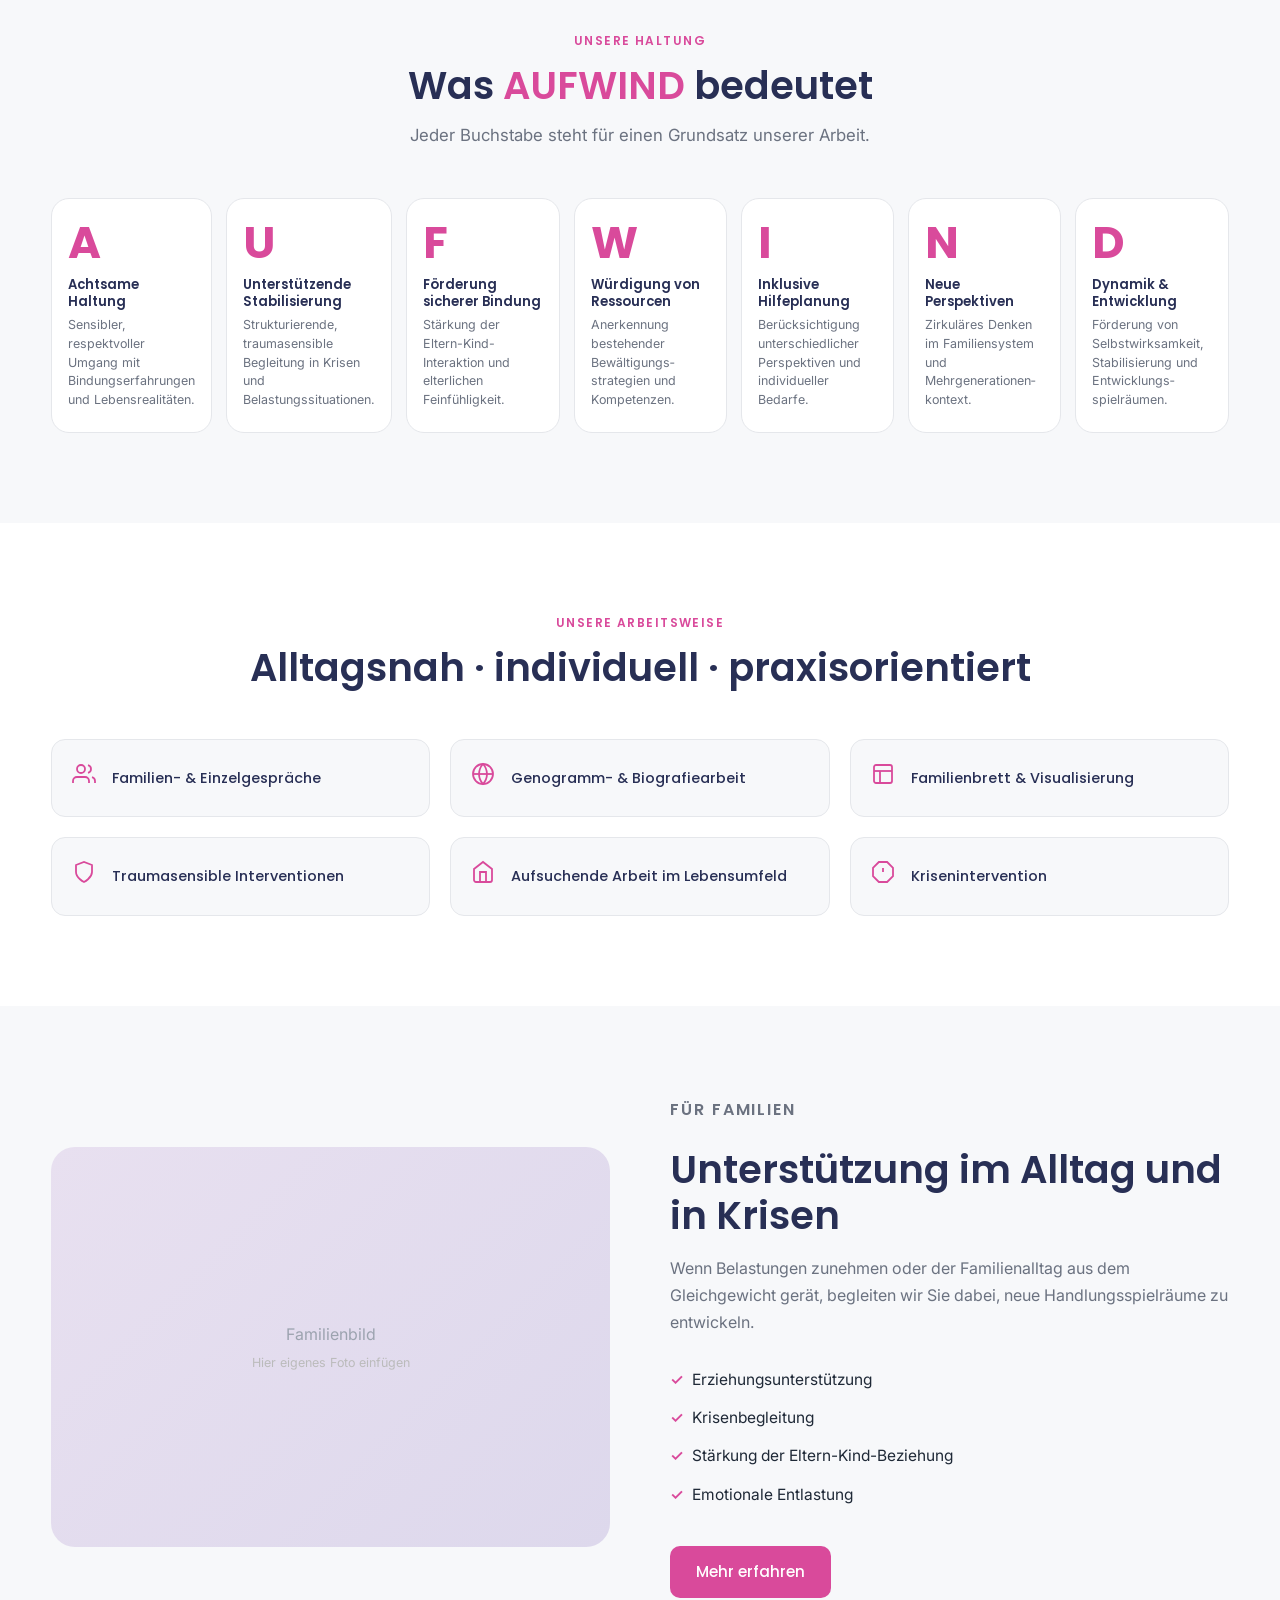
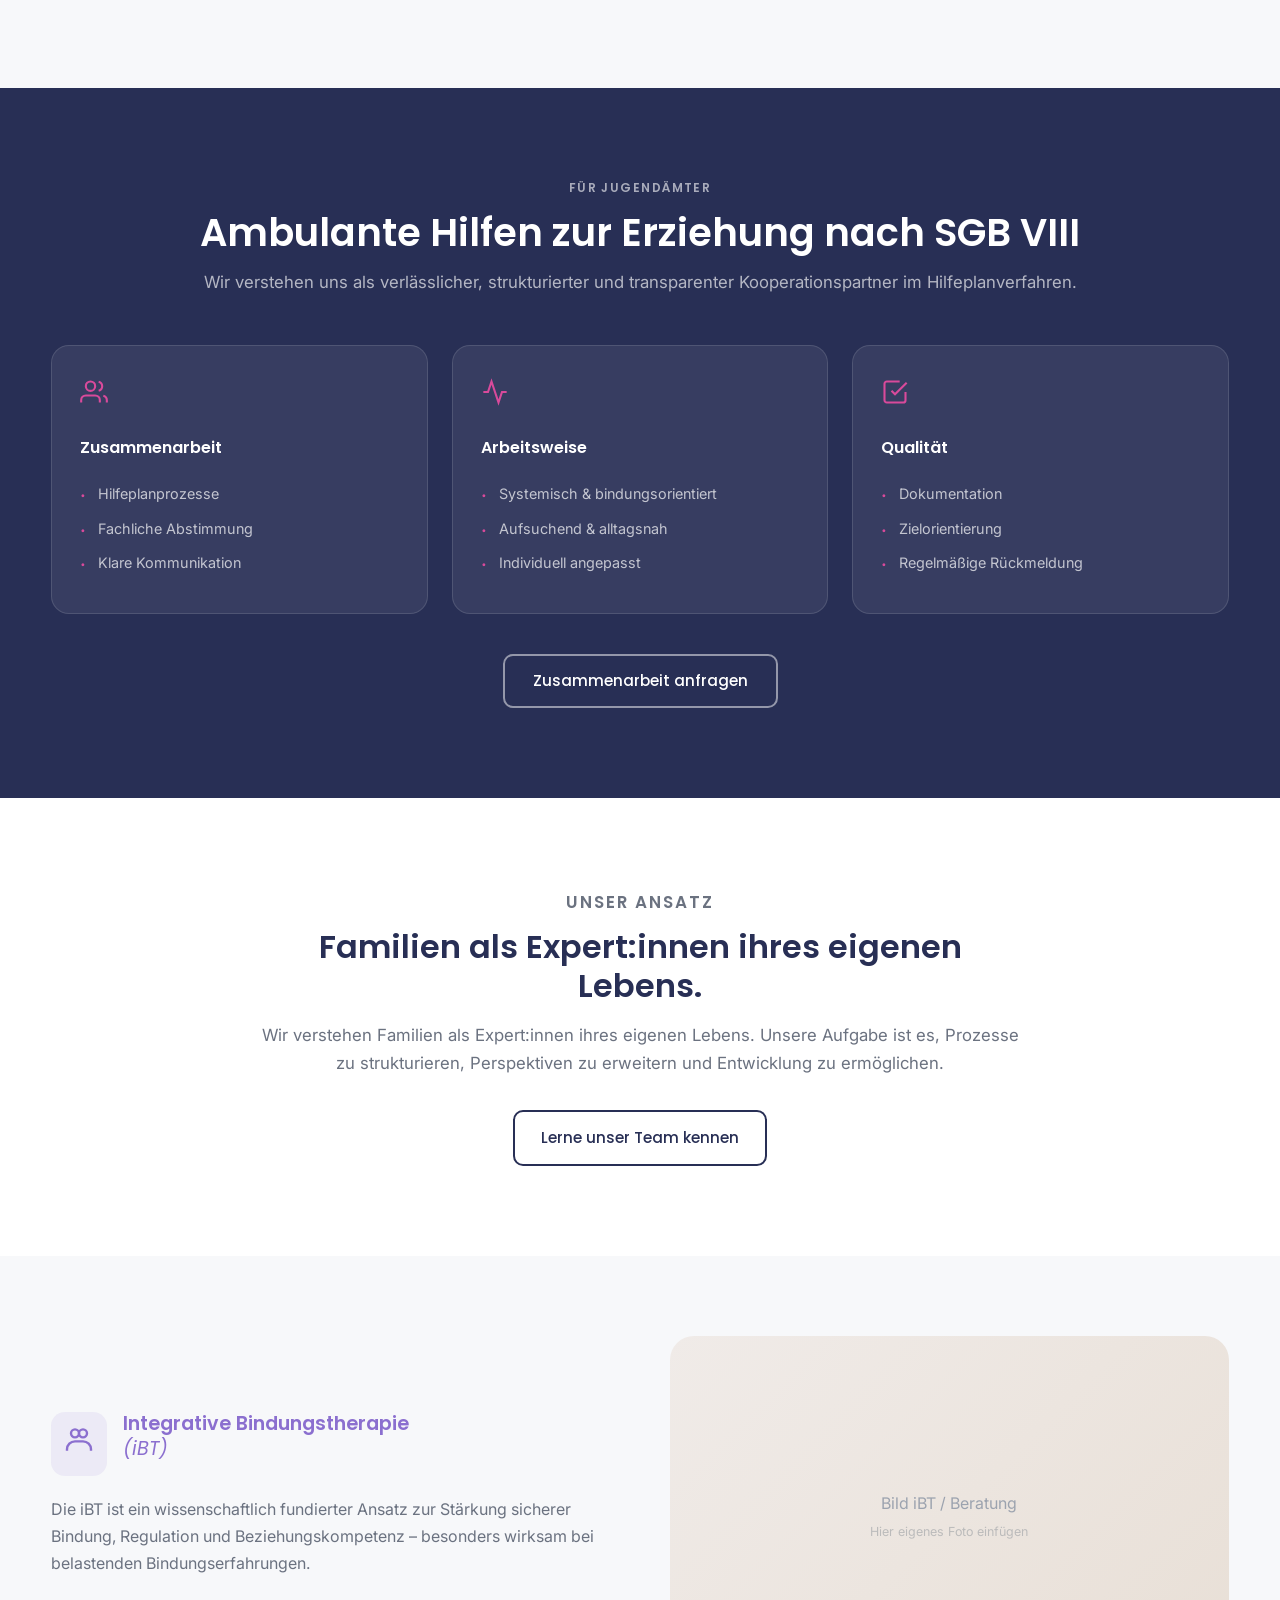
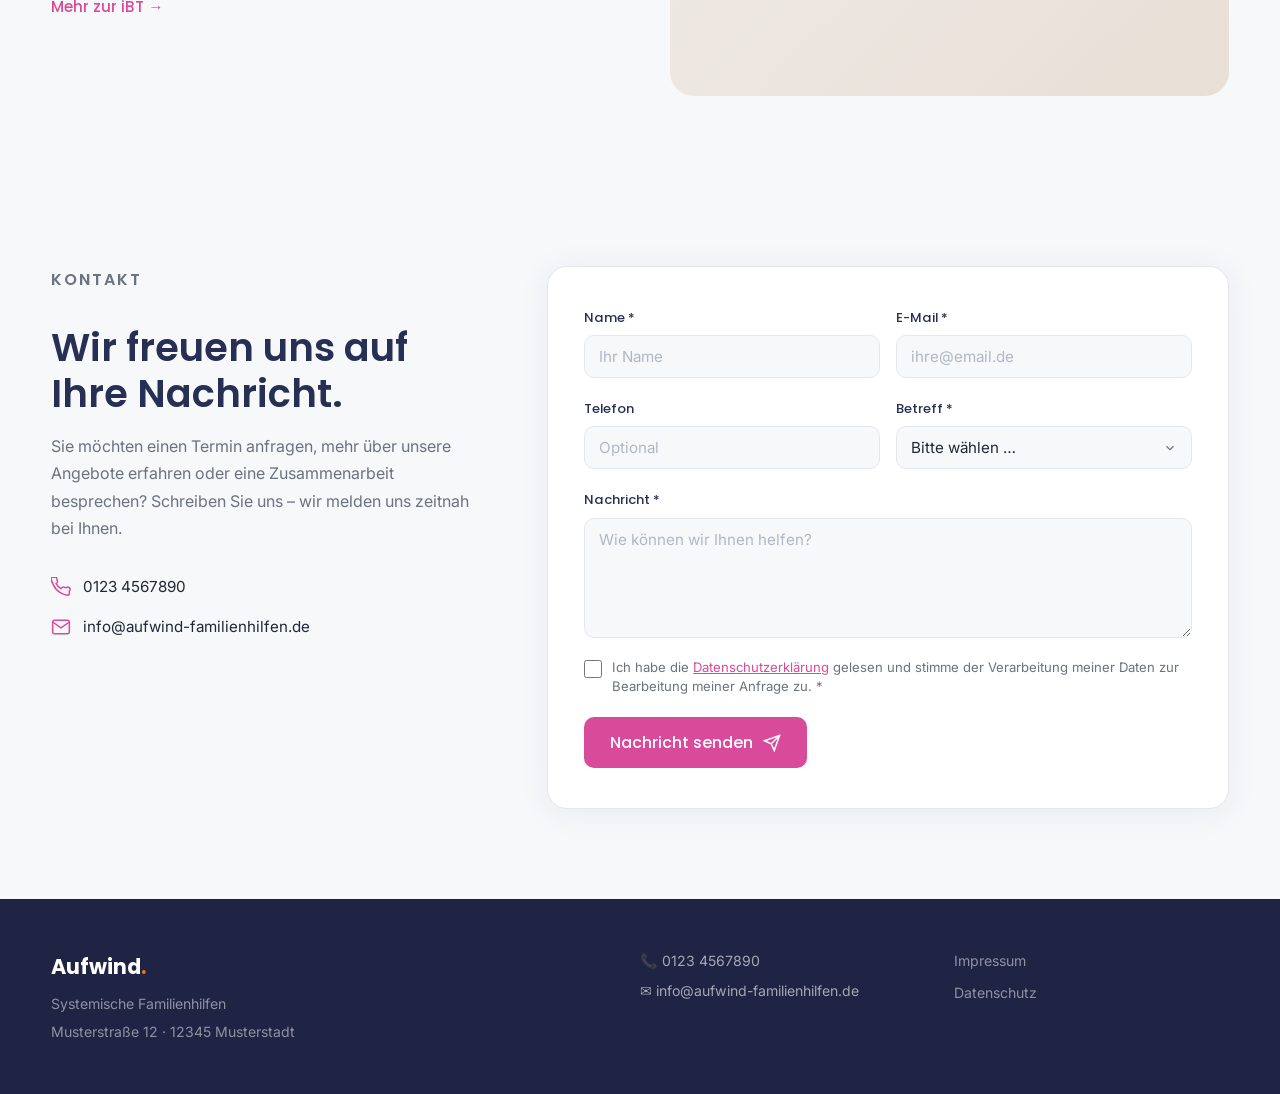
==== commit ccf1802a: "Add files via upload" ====
--- a/index.html
+++ b/index.html
@@ -2,7 +2,8 @@
 <html lang="de">
 <head>
 <meta charset="UTF-8">
-<meta name="viewport" content="width=device-width, initial-scale=1.0">
+  <meta http-equiv="X-Frame-Options" content="DENY">
+  <meta name="viewport" content="width=device-width, initial-scale=1.0">
 <title>Aufwind – Systemische Familienhilfen</title>
 <link rel="preconnect" href="https://fonts.googleapis.com">
 <link rel="preconnect" href="https://fonts.gstatic.com" crossorigin>
@@ -19,13 +20,13 @@
       <span class="logo-sub">Systemische Familienhilfen</span>
     </div>
     <nav class="main-nav">
-      <a href="#angebote">Angebote</a>
-      <a href="#ueber">Über uns</a>
-      <a href="#ibt">iBT</a>
-      <a href="#jugendaemter">Für Jugendämter</a>
-      <a href="#kontakt">Kontakt</a>
+      <a href="angebote.html">Angebote</a>
+      <a href="ueber-uns.html">Über uns</a>
+      <a href="ibt.html">iBT</a>
+      <a href="jugendaemter.html">Für Jugendämter</a>
+      <a href="kontakt.html">Kontakt</a>
     </nav>
-    <a href="#kontakt" class="btn btn-orange nav-cta">Termin anfragen</a>
+    <a href="kontakt.html" class="btn btn-orange nav-cta">Termin anfragen</a>
     <button class="burger" aria-label="Menü öffnen">
       <span></span><span></span><span></span>
     </button>
@@ -48,8 +49,8 @@
         Zusammenarbeit mit Jugendämtern und Institutionen.
       </p>
       <div class="hero-buttons">
-        <a href="#familien-detail" class="btn btn-magenta">Hilfe für Familien</a>
-        <a href="#jugendaemter-detail" class="btn btn-outline-magenta">Zusammenarbeit mit Jugendämtern</a>
+        <a href="angebote.html" class="btn btn-magenta">Hilfe für Familien</a>
+        <a href="jugendaemter.html" class="btn btn-outline-magenta">Zusammenarbeit mit Jugendämtern</a>
       </div>
     </div>
     <div class="hero-image-wrap">
@@ -136,7 +137,7 @@
       <div class="aufwind-card" tabindex="0">
         <span class="aufwind-letter">W</span>
         <h4>Würdigung von Ressourcen</h4>
-        <p>Anerkennung bestehender Bewältigungsstrategien und Kompetenzen.</p>
+        <p>Anerkennung bestehender Bewältigungs&shy;strategien und Kompetenzen.</p>
       </div>
       <div class="aufwind-card" tabindex="0">
         <span class="aufwind-letter">I</span>
@@ -146,12 +147,12 @@
       <div class="aufwind-card" tabindex="0">
         <span class="aufwind-letter">N</span>
         <h4>Neue Perspektiven</h4>
-        <p>Zirkuläres Denken im Familiensystem und Mehrgenerationenkontext.</p>
+        <p>Zirkuläres Denken im Familiensystem und Mehrgenerationen&shy;kontext.</p>
       </div>
       <div class="aufwind-card" tabindex="0">
         <span class="aufwind-letter">D</span>
         <h4>Dynamik &amp; Entwicklung</h4>
-        <p>Förderung von Selbstwirksamkeit, Stabilisierung und Entwicklungsspielräumen.</p>
+        <p>Förderung von Selbstwirksamkeit, Stabilisierung und Entwicklungs&shy;spielräumen.</p>
       </div>
     </div>
   </div>
@@ -222,7 +223,7 @@
         <li>Stärkung der Eltern-Kind-Beziehung</li>
         <li>Emotionale Entlastung</li>
       </ul>
-      <a href="#kontakt" class="btn btn-magenta">Mehr erfahren</a>
+      <a href="angebote.html" class="btn btn-magenta">Mehr erfahren</a>
     </div>
   </div>
 </section>
@@ -269,7 +270,7 @@
       </div>
     </div>
     <div class="center-btn">
-      <a href="#kontakt" class="btn btn-outline-white">Zusammenarbeit anfragen</a>
+      <a href="kontakt.html" class="btn btn-outline-white">Zusammenarbeit anfragen</a>
     </div>
   </div>
 </section>
@@ -280,6 +281,7 @@
     <p class="section-eyebrow center-text">UNSER ANSATZ</p>
     <h2>Familien als Expert:innen ihres eigenen Lebens.</h2>
     <p>Wir verstehen Familien als Expert:innen ihres eigenen Lebens. Unsere Aufgabe ist es, Prozesse zu strukturieren, Perspektiven zu erweitern und Entwicklung zu ermöglichen.</p>
+    <div style="margin-top:2rem;text-align:center;"><a href="ueber-uns.html" class="btn btn-outline-navy">Lerne unser Team kennen</a></div>
   </div>
 </section>
 
@@ -296,7 +298,7 @@
         </div>
       </div>
       <p>Die iBT ist ein wissenschaftlich fundierter Ansatz zur Stärkung sicherer Bindung, Regulation und Beziehungskompetenz – besonders wirksam bei belastenden Bindungserfahrungen.</p>
-      <a href="#" class="link-arrow">Mehr zur iBT <span>→</span></a>
+      <a href="ibt.html" class="link-arrow">Mehr zur iBT <span>→</span></a>
     </div>
     <div class="ibt-image-wrap">
       <div class="ibt-img-placeholder">
@@ -332,6 +334,8 @@
       <form class="kontakt-form" action="https://api.web3forms.com/submit" method="POST" id="kontaktFormular">
         <!-- API Key hier eintragen (von web3forms.com) -->
         <input type="hidden" name="access_key" value="DEIN-API-KEY-HIER">
+        <!-- Honeypot Anti-Spam: bleibt leer bei echten Nutzern -->
+        <input type="checkbox" name="botcheck" style="display:none;" tabindex="-1" autocomplete="off">
         <input type="hidden" name="subject" value="Neue Anfrage über aufwind-familienhilfen.de">
         <input type="hidden" name="redirect" value="https://web3forms.com/success">
 
@@ -369,7 +373,7 @@
 
         <div class="form-check">
           <input type="checkbox" id="datenschutz" name="datenschutz" required>
-          <label for="datenschutz">Ich habe die <a href="#" class="form-link">Datenschutzerklärung</a> gelesen und stimme der Verarbeitung meiner Daten zur Bearbeitung meiner Anfrage zu. *</label>
+          <label for="datenschutz">Ich habe die <a href="datenschutz.html" class="form-link" target="_blank">Datenschutzerklärung</a> gelesen und stimme der Verarbeitung meiner Daten zur Bearbeitung meiner Anfrage zu. *</label>
         </div>
 
         <button type="submit" class="btn btn-magenta form-submit">
@@ -401,8 +405,8 @@
       <p>✉ info@aufwind-familienhilfen.de</p>
     </div>
     <div class="footer-links">
-      <a href="#">Impressum</a>
-      <a href="#">Datenschutz</a>
+      <a href="impressum.html">Impressum</a>
+      <a href="datenschutz.html">Datenschutz</a>
     </div>
   </div>
 </footer>
@@ -417,5 +421,21 @@
   });
 </script>
 
+
+<!-- SCROLL TO TOP -->
+<button class="scroll-top" id="scrollTop" aria-label="Nach oben" title="Nach oben">
+  <svg width="20" height="20" fill="none" stroke="currentColor" stroke-width="2.2" viewBox="0 0 24 24"><polyline points="18 15 12 9 6 15"/></svg>
+</button>
+
+<script>
+  const scrollBtn = document.getElementById('scrollTop');
+  window.addEventListener('scroll', () => {
+    scrollBtn.classList.toggle('scroll-top-visible', window.scrollY > 300);
+  });
+  scrollBtn.addEventListener('click', () => {
+    window.scrollTo({ top: 0, behavior: 'smooth' });
+  });
+</script>
+
 </body>
-</html>
+</html>
--- a/style.css
+++ b/style.css
@@ -579,12 +579,524 @@
 }
 .section-cta h2 { color: var(--navy); margin-bottom: 0.75rem; }
 .section-cta p  { font-size: 1.05rem; color: var(--text-light); margin-bottom: 2rem; }
+
+/* Navy-Variante für Angebote-Seite */
+.section-cta-navy {
+  background: var(--navy);
+}
+.cta-navy-heading { color: #fff !important; }
+.cta-navy-sub { color: rgba(255,255,255,0.75) !important; }
 .cta-buttons {
   display: flex;
   flex-wrap: wrap;
   gap: 16px;
   justify-content: center;
   margin-top: 2rem;
+}
+
+/* ===== NAV ACTIVE ===== */
+.nav-active {
+  color: var(--magenta) !important;
+  position: relative;
+}
+.nav-active::after {
+  content: '';
+  position: absolute;
+  bottom: -4px;
+  left: 0; right: 0;
+  height: 2px;
+  background: var(--magenta);
+  border-radius: 2px;
+}
+
+/* ===== PAGE HERO (Unterseiten) ===== */
+.page-hero {
+  padding: 60px 0 40px;
+  background: #faf8fc;
+  border-bottom: 1px solid var(--gray-light);
+}
+.page-hero-h1 {
+  font-size: clamp(2rem, 4vw, 3rem);
+  color: var(--navy);
+  margin: 0.5rem 0 1rem;
+}
+.page-hero-sub {
+  font-size: 1.05rem;
+  color: var(--text-light);
+  max-width: 620px;
+  margin: 0 auto 1.25rem;
+}
+.privacy-hint {
+  display: flex;
+  align-items: flex-start;
+  gap: 10px;
+  background: #fff8f0;
+  border: 1px solid #fed7aa;
+  border-radius: 12px;
+  padding: 14px 18px;
+  max-width: 680px;
+  margin: 0 auto;
+  text-align: left;
+  font-family: 'Inter', sans-serif;
+  font-size: 0.88rem;
+  color: var(--text);
+  line-height: 1.55;
+}
+.privacy-hint svg { color: var(--orange); flex-shrink: 0; margin-top: 1px; }
+.privacy-hint strong { color: var(--navy); }
+
+/* ===== KONTAKT PAGE ===== */
+.kontakt-page-section {
+  background: var(--bg);
+  padding-top: 28px;
+}
+.kontakt-link {
+  color: var(--magenta);
+  font-family: 'Inter', sans-serif;
+  transition: opacity 0.2s;
+}
+.kontakt-link:hover { opacity: 0.75; }
+
+/* Kontakt-Karten (Adresse, Tel, etc.) */
+.kontakt-cards {
+  display: flex;
+  flex-direction: column;
+  gap: 12px;
+  margin-top: 1.5rem;
+}
+.kontakt-card {
+  display: flex;
+  align-items: flex-start;
+  gap: 14px;
+  background: #fff;
+  border: 1px solid var(--gray-light);
+  border-radius: 14px;
+  padding: 16px 18px;
+}
+.kontakt-card-icon {
+  width: 38px;
+  height: 38px;
+  min-width: 38px;
+  border-radius: 10px;
+  background: rgba(217,74,155,0.08);
+  display: flex;
+  align-items: center;
+  justify-content: center;
+  color: var(--magenta);
+}
+.kontakt-card-text {
+  display: flex;
+  flex-direction: column;
+  gap: 3px;
+}
+.kontakt-card-text strong {
+  font-family: 'Poppins', sans-serif;
+  font-size: 0.78rem;
+  font-weight: 600;
+  color: var(--navy);
+  text-transform: uppercase;
+  letter-spacing: 0.06em;
+}
+.kontakt-card-text span {
+  font-family: 'Inter', sans-serif;
+  font-size: 0.92rem;
+  color: var(--text-light);
+  line-height: 1.5;
+}
+.kontakt-card-text em {
+  font-style: normal;
+  font-size: 0.82rem;
+  color: #9ca3af;
+}
+
+/* ===== SCHRITTE SECTION ===== */
+.section-schritte {
+  padding: 70px 0;
+  background: #fff;
+  border-top: 1px solid var(--gray-light);
+}
+.schritte-heading { color: var(--navy); margin-bottom: 2.5rem; }
+.schritte-grid {
+  display: grid;
+  grid-template-columns: repeat(3, 1fr);
+  gap: 24px;
+  max-width: 900px;
+  margin: 0 auto;
+}
+.schritt-card {
+  background: var(--bg);
+  border: 1px solid var(--gray-light);
+  border-radius: 18px;
+  padding: 28px 24px;
+  text-align: center;
+  position: relative;
+}
+.schritt-card .schritt-nr {
+  width: 44px;
+  height: 44px;
+  border-radius: 50%;
+  background: var(--magenta);
+  color: #fff;
+  font-family: 'Poppins', sans-serif;
+  font-weight: 700;
+  font-size: 1.1rem;
+  display: flex;
+  align-items: center;
+  justify-content: center;
+  margin: 0 auto 1rem;
+}
+.schritt-card h4 {
+  color: var(--navy);
+  font-size: 0.95rem;
+  margin-bottom: 0.5rem;
+}
+.schritt-card p { font-size: 0.88rem; color: var(--text-light); }
+
+@media (max-width: 700px) {
+  .schritte-grid { grid-template-columns: 1fr; }
+}
+
+/* ===== ANGEBOTE PAGE ===== */
+
+/* Hero */
+.angebote-hero {
+  padding: 70px 0;
+  border-bottom: 1px solid var(--gray-light);
+}
+.angebote-hero-layout {
+  display: grid;
+  grid-template-columns: 1fr 1fr;
+  gap: 60px;
+  align-items: center;
+}
+.angebote-hero-img .angebote-img-placeholder {
+  background: linear-gradient(135deg, #e8e0f0 0%, #ddd8ec 100%);
+  border-radius: 24px;
+  min-height: 400px;
+  display: flex;
+  flex-direction: column;
+  align-items: center;
+  justify-content: center;
+  color: #9ca3af;
+  font-size: 0.9rem;
+}
+.angebote-img-placeholder small { color: #bbb; margin-top: 4px; font-size: 0.78rem; }
+
+/* Intro */
+.section-angebote-intro {
+  padding: 80px 0;
+  background: var(--bg);
+}
+.section-angebote-intro h2 { color: var(--navy); margin-bottom: 1.2rem; }
+.section-angebote-intro p { font-size: 1.05rem; color: var(--text-light); margin-bottom: 0.75rem; }
+
+/* Leistungsübersicht Grid */
+.section-leistungen-grid {
+  padding: 80px 0;
+  background: #fff;
+  border-top: 1px solid var(--gray-light);
+}
+.leistungen-heading { color: var(--navy); margin-bottom: 2.5rem; }
+.leistungen-overview-grid {
+  display: grid;
+  grid-template-columns: repeat(3, 1fr);
+  gap: 24px;
+}
+.leistung-overview-card {
+  background: var(--bg);
+  border: 1px solid var(--gray-light);
+  border-radius: 18px;
+  padding: 28px 24px;
+  text-decoration: none;
+  transition: transform 0.2s, box-shadow 0.2s, border-color 0.2s;
+  display: flex;
+  flex-direction: column;
+  gap: 10px;
+}
+.leistung-overview-card:hover {
+  transform: translateY(-4px);
+  box-shadow: 0 12px 32px rgba(217,74,155,0.1);
+  border-color: var(--magenta-light);
+}
+.leistung-overview-icon {
+  width: 52px;
+  height: 52px;
+  border-radius: 14px;
+  background: rgba(217,74,155,0.08);
+  display: flex;
+  align-items: center;
+  justify-content: center;
+  color: var(--magenta);
+  margin-bottom: 4px;
+}
+.leistung-overview-card h3 { font-size: 1rem; color: var(--navy); }
+.leistung-overview-card p { font-size: 0.88rem; color: var(--text-light); flex: 1; }
+.leistung-link {
+  font-family: 'Poppins', sans-serif;
+  font-size: 0.85rem;
+  font-weight: 500;
+  color: var(--magenta);
+  margin-top: 4px;
+}
+
+/* Leistung Detail Sections */
+.section-leistung-detail {
+  padding: 80px 0;
+  background: #fff;
+  border-top: 1px solid var(--gray-light);
+}
+.section-leistung-alt { background: var(--bg); }
+.leistung-detail-layout {
+  display: grid;
+  grid-template-columns: 1fr 1fr;
+  gap: 64px;
+  align-items: center;
+}
+/* HTML-Reihenfolge in reverse-Sektionen ist bereits: text, dann img → ergibt Text links / Bild rechts */
+.leistung-img-placeholder {
+  background: linear-gradient(135deg, #e8e0f0 0%, #ddd8ec 100%);
+  border-radius: 24px;
+  min-height: 380px;
+  display: flex;
+  flex-direction: column;
+  align-items: center;
+  justify-content: center;
+  color: #9ca3af;
+  font-size: 0.9rem;
+}
+.leistung-img-placeholder p { color: #9ca3af; }
+.leistung-img-placeholder small { color: #bbb; margin-top: 4px; font-size: 0.78rem; }
+.leistung-img-violet { background: linear-gradient(135deg, #ede9f7 0%, #ddd4f0 100%); }
+.leistung-img-warm   { background: linear-gradient(135deg, #fef3e8 0%, #fde8cc 100%); }
+.leistung-detail-text h2 { color: var(--navy); margin-bottom: 1rem; }
+.leistung-detail-text p  { font-size: 1rem; color: var(--text-light); margin-bottom: 0.75rem; }
+.leistung-subtitle {
+  font-size: 0.95rem;
+  color: var(--navy);
+  margin: 1.25rem 0 0.75rem;
+}
+.leistung-hinweis {
+  display: flex;
+  align-items: center;
+  gap: 8px;
+  background: #fff8f0;
+  border: 1px solid #fed7aa;
+  border-radius: 10px;
+  padding: 12px 16px;
+  font-family: 'Inter', sans-serif;
+  font-size: 0.88rem;
+  color: var(--text);
+  margin-top: 1.25rem;
+}
+.leistung-hinweis svg { color: var(--orange); flex-shrink: 0; }
+
+/* Zielgruppen */
+.section-zielgruppen {
+  padding: 80px 0;
+  background: var(--navy);
+}
+.zielgruppen-heading { color: #fff; margin-bottom: 2.5rem; }
+.zielgruppen-grid {
+  display: grid;
+  grid-template-columns: repeat(4, 1fr);
+  gap: 20px;
+}
+.zielgruppe-card {
+  background: rgba(255,255,255,0.07);
+  border: 1px solid rgba(255,255,255,0.12);
+  border-radius: 18px;
+  padding: 28px 22px;
+  transition: background 0.2s;
+}
+.zielgruppe-card:hover { background: rgba(255,255,255,0.12); }
+.zielgruppe-icon {
+  color: var(--magenta);
+  margin-bottom: 1rem;
+}
+.zielgruppe-card h3 { color: #fff; font-size: 1rem; margin-bottom: 0.6rem; }
+.zielgruppe-card p  { color: rgba(255,255,255,0.65); font-size: 0.88rem; line-height: 1.6; }
+
+/* Ablauf */
+.section-ablauf {
+  padding: 80px 0;
+  background: #fff;
+  border-top: 1px solid var(--gray-light);
+}
+.ablauf-heading { color: var(--navy); margin-bottom: 2.5rem; }
+.ablauf-grid {
+  display: grid;
+  grid-template-columns: 1fr auto 1fr auto 1fr auto 1fr;
+  gap: 0;
+  align-items: start;
+  max-width: 1000px;
+  margin: 0 auto;
+}
+.ablauf-card {
+  background: var(--bg);
+  border: 1px solid var(--gray-light);
+  border-radius: 18px;
+  padding: 28px 22px;
+  text-align: center;
+}
+.ablauf-nr {
+  width: 44px;
+  height: 44px;
+  border-radius: 50%;
+  background: var(--magenta);
+  color: #fff;
+  font-family: 'Poppins', sans-serif;
+  font-weight: 700;
+  font-size: 1.1rem;
+  display: flex;
+  align-items: center;
+  justify-content: center;
+  margin: 0 auto 1rem;
+}
+.ablauf-card h4 { color: var(--navy); margin-bottom: 0.5rem; font-size: 0.95rem; }
+.ablauf-card p  { font-size: 0.85rem; color: var(--text-light); line-height: 1.6; }
+.ablauf-arrow {
+  font-size: 1.5rem;
+  color: var(--magenta-light);
+  padding: 0 12px;
+  padding-top: 36px;
+  font-weight: 300;
+}
+
+/* Responsive Angebote */
+@media (max-width: 1024px) {
+  .ablauf-grid { grid-template-columns: 1fr 1fr; gap: 16px; }
+  .ablauf-arrow { display: none; }
+  .zielgruppen-grid { grid-template-columns: repeat(2, 1fr); }
+}
+@media (max-width: 960px) {
+  .angebote-hero-layout,
+  .leistung-detail-layout { grid-template-columns: 1fr; gap: 40px; }
+  /* leistung-detail-reverse: kein Reset nötig */
+  .leistungen-overview-grid { grid-template-columns: repeat(2, 1fr); }
+}
+@media (max-width: 640px) {
+  .leistungen-overview-grid { grid-template-columns: 1fr; }
+  .zielgruppen-grid { grid-template-columns: 1fr; }
+  .ablauf-grid { grid-template-columns: 1fr; }
+}
+
+/* ===== IMPRESSUM / LEGAL ===== */
+.page-hero-compact {
+  padding: 50px 0 40px;
+}
+.section-legal {
+  padding: 60px 0 80px;
+  background: var(--bg);
+}
+.legal-layout {
+  max-width: 800px;
+  margin: 0 auto;
+  display: flex;
+  flex-direction: column;
+  gap: 0;
+}
+.legal-block {
+  background: #fff;
+  border: 1px solid var(--gray-light);
+  border-radius: 14px;
+  padding: 28px 32px;
+  margin-bottom: 16px;
+}
+.legal-block h2 {
+  font-size: 1rem;
+  color: var(--navy);
+  margin-bottom: 0.75rem;
+  padding-bottom: 0.6rem;
+  border-bottom: 1px solid var(--gray-light);
+}
+.legal-block p {
+  font-family: 'Inter', sans-serif;
+  font-size: 0.93rem;
+  color: var(--text-light);
+  line-height: 1.7;
+}
+.legal-block strong { color: var(--text); }
+.legal-link {
+  color: var(--magenta);
+  transition: opacity 0.2s;
+}
+.legal-link:hover { opacity: 0.75; }
+.legal-hint {
+  display: flex;
+  align-items: flex-start;
+  gap: 10px;
+  background: #fff8f0;
+  border: 1px solid #fed7aa;
+  border-radius: 12px;
+  padding: 14px 18px;
+  font-family: 'Inter', sans-serif;
+  font-size: 0.85rem;
+  color: var(--text);
+  line-height: 1.55;
+  margin-top: 8px;
+}
+.legal-hint svg { color: var(--orange); flex-shrink: 0; margin-top: 1px; }
+.legal-hint strong { color: var(--navy); }
+
+/* ===== FAQ ===== */
+.section-faq {
+  padding: 80px 0 90px;
+  background: var(--bg);
+}
+.faq-heading {
+  color: var(--navy);
+  margin-bottom: 2.5rem;
+}
+.faq-grid {
+  display: grid;
+  grid-template-columns: repeat(2, 1fr);
+  gap: 16px;
+  max-width: 1000px;
+  margin: 0 auto;
+}
+.faq-item {
+  background: #fff;
+  border: 1px solid var(--gray-light);
+  border-radius: 14px;
+  padding: 0;
+  overflow: hidden;
+  transition: border-color 0.2s;
+}
+.faq-item[open] { border-color: var(--magenta-light); }
+.faq-item summary {
+  font-family: 'Poppins', sans-serif;
+  font-weight: 500;
+  font-size: 0.95rem;
+  color: var(--navy);
+  padding: 18px 20px;
+  cursor: pointer;
+  list-style: none;
+  display: flex;
+  justify-content: space-between;
+  align-items: center;
+  gap: 12px;
+}
+.faq-item summary::-webkit-details-marker { display: none; }
+.faq-item summary::after {
+  content: '+';
+  font-size: 1.3rem;
+  color: var(--magenta);
+  flex-shrink: 0;
+  transition: transform 0.2s;
+}
+.faq-item[open] summary::after { transform: rotate(45deg); }
+.faq-item p {
+  padding: 0 20px 18px;
+  font-size: 0.9rem;
+  color: var(--text-light);
+  line-height: 1.6;
+  border-top: 1px solid var(--gray-light);
+  margin-top: 0;
+  padding-top: 14px;
+}
+
+@media (max-width: 720px) {
+  .faq-grid { grid-template-columns: 1fr; }
 }
 
 /* ===== KONTAKT / FORMULAR ===== */
@@ -709,6 +1221,22 @@
 }
 .form-success svg { color: #16a34a; flex-shrink: 0; }
 
+.form-error {
+  display: flex;
+  align-items: flex-start;
+  gap: 10px;
+  background: #fef2f2;
+  border: 1px solid #fca5a5;
+  border-radius: 10px;
+  padding: 14px 18px;
+  font-family: 'Inter', sans-serif;
+  font-size: 0.92rem;
+  color: #991b1b;
+  line-height: 1.5;
+}
+.form-error svg { color: #dc2626; flex-shrink: 0; margin-top: 1px; }
+.form-error strong { color: #7f1d1d; display: block; margin-bottom: 2px; }
+
 @media (max-width: 960px) {
   .kontakt-layout { grid-template-columns: 1fr; gap: 40px; }
 }
@@ -770,7 +1298,7 @@
   .nav-cta   { display: none; }
   .burger    { display: flex; }
   .icon-grid { grid-template-columns: repeat(2, 1fr); gap: 20px; }
-  .aufwind-grid { grid-template-columns: repeat(2, 1fr); }
+  .aufwind-grid { grid-template-columns: 1fr; }
   .methoden-grid { grid-template-columns: 1fr; }
   h1 { font-size: 2.8rem; }
   .hero { padding: 50px 0; }
@@ -778,3 +1306,860 @@
 @media (prefers-reduced-motion: reduce) {
   *, *::before, *::after { transition: none !important; }
 }
+
+/* ── SCROLL TO TOP ─────────────────────────────────────────── */
+.scroll-top {
+  position: fixed;
+  bottom: 2rem;
+  right: 2rem;
+  z-index: 999;
+  width: 48px;
+  height: 48px;
+  border-radius: 50%;
+  background: var(--navy);
+  color: #fff;
+  border: none;
+  cursor: pointer;
+  display: flex;
+  align-items: center;
+  justify-content: center;
+  box-shadow: 0 4px 16px rgba(40,47,85,.25);
+  opacity: 0;
+  pointer-events: none;
+  transform: translateY(12px);
+  transition: opacity .3s ease, transform .3s ease;
+}
+.scroll-top-visible {
+  opacity: 1;
+  pointer-events: auto;
+  transform: translateY(0);
+}
+.scroll-top:hover {
+  background: var(--magenta);
+}
+
+/* ══════════════════════════════════════════════════════════════
+   JUGENDÄMTER PAGE
+══════════════════════════════════════════════════════════════ */
+
+/* Hero */
+.ja-page-hero {
+  background: var(--navy);
+  padding: 80px 0 70px;
+  overflow: hidden;
+}
+.ja-hero-layout {
+  display: grid;
+  grid-template-columns: 1fr 1fr;
+  gap: 60px;
+  align-items: center;
+}
+.ja-hero-h1 {
+  font-size: clamp(2rem, 3.5vw, 2.8rem);
+  color: #fff;
+  margin: 0.5rem 0 1.25rem;
+  line-height: 1.2;
+}
+.ja-hero-sub {
+  font-size: 1.05rem;
+  color: rgba(255,255,255,0.75);
+  line-height: 1.7;
+  margin-bottom: 2rem;
+}
+.ja-hero-img-placeholder {
+  background: rgba(255,255,255,0.07);
+  border: 1px solid rgba(255,255,255,0.12);
+  border-radius: 24px;
+  min-height: 380px;
+  display: flex;
+  flex-direction: column;
+  align-items: center;
+  justify-content: center;
+  color: rgba(255,255,255,0.4);
+  font-size: 0.9rem;
+  gap: 6px;
+}
+
+/* Trust signals */
+.section-trust {
+  padding: 60px 0;
+  background: #fff;
+  border-bottom: 1px solid var(--gray-light);
+}
+.trust-grid {
+  display: grid;
+  grid-template-columns: repeat(4, 1fr);
+  gap: 24px;
+}
+.trust-card {
+  display: flex;
+  flex-direction: column;
+  align-items: flex-start;
+  gap: 12px;
+  padding: 24px 20px;
+  background: var(--bg);
+  border: 1px solid var(--gray-light);
+  border-radius: 16px;
+}
+.trust-icon {
+  width: 44px;
+  height: 44px;
+  border-radius: 12px;
+  background: rgba(217,74,155,0.08);
+  display: flex;
+  align-items: center;
+  justify-content: center;
+  color: var(--magenta);
+}
+.trust-card h3 { font-size: 0.95rem; color: var(--navy); margin: 0; }
+.trust-card p  { font-size: 0.85rem; color: var(--text-light); line-height: 1.5; margin: 0; }
+
+/* Intro / SGB */
+.section-ja-intro { padding: 80px 0; background: var(--bg); }
+.ja-intro-layout {
+  display: grid;
+  grid-template-columns: 1fr 1fr;
+  gap: 60px;
+  align-items: center;
+}
+.ja-intro-text h2 { color: var(--navy); margin-bottom: 1rem; }
+.ja-intro-text p  { font-size: 1rem; color: var(--text-light); margin-bottom: 0.75rem; }
+.sgb-badges { display: flex; flex-wrap: wrap; gap: 8px; margin-top: 1.5rem; }
+.sgb-badge {
+  background: var(--navy);
+  color: #fff;
+  font-family: 'Poppins', sans-serif;
+  font-size: 0.78rem;
+  font-weight: 600;
+  padding: 5px 12px;
+  border-radius: 20px;
+  letter-spacing: 0.03em;
+}
+.ja-img-placeholder {
+  background: linear-gradient(135deg, #e8e0f0, #ddd8ec);
+  border-radius: 24px;
+  min-height: 380px;
+  display: flex;
+  flex-direction: column;
+  align-items: center;
+  justify-content: center;
+  color: #9ca3af;
+  font-size: 0.9rem;
+  gap: 6px;
+}
+.ja-img-light { background: linear-gradient(135deg, #f0f4ff, #e4eaf8); }
+
+/* Portfolio */
+.section-ja-portfolio { padding: 80px 0; background: #fff; border-top: 1px solid var(--gray-light); }
+.ja-portfolio-heading { color: var(--navy); margin-bottom: 2.5rem; }
+.ja-portfolio-grid {
+  display: grid;
+  grid-template-columns: repeat(3, 1fr);
+  gap: 24px;
+}
+.ja-portfolio-card {
+  background: var(--bg);
+  border: 1px solid var(--gray-light);
+  border-radius: 18px;
+  padding: 28px 24px;
+  transition: box-shadow 0.2s, border-color 0.2s;
+}
+.ja-portfolio-card:hover { box-shadow: 0 8px 24px rgba(40,47,85,.1); border-color: rgba(40,47,85,.2); }
+.ja-portfolio-header {
+  display: flex;
+  align-items: center;
+  gap: 12px;
+  margin-bottom: 1rem;
+}
+.ja-para {
+  background: var(--navy);
+  color: #fff;
+  font-family: 'Poppins', sans-serif;
+  font-size: 0.75rem;
+  font-weight: 600;
+  padding: 4px 10px;
+  border-radius: 20px;
+  white-space: nowrap;
+}
+.ja-portfolio-card h3 { font-size: 1rem; color: var(--navy); margin: 0; }
+.ja-list { list-style: none; padding: 0; margin: 0.75rem 0 0; }
+.ja-list li {
+  font-family: 'Inter', sans-serif;
+  font-size: 0.88rem;
+  color: var(--text-light);
+  padding: 5px 0 5px 18px;
+  position: relative;
+  line-height: 1.5;
+}
+.ja-list li::before { content: "·"; position: absolute; left: 0; color: var(--magenta); font-size: 1.4rem; line-height: 1.2; }
+
+/* Kooperation / Qualität */
+.section-ja-koop     { padding: 80px 0; background: var(--bg); border-top: 1px solid var(--gray-light); }
+.section-ja-qualitaet{ padding: 80px 0; background: #fff;     border-top: 1px solid var(--gray-light); }
+.ja-koop-layout {
+  display: grid;
+  grid-template-columns: 1fr 1fr;
+  gap: 64px;
+  align-items: center;
+}
+.ja-koop-text h2 { color: var(--navy); margin-bottom: 1rem; }
+.ja-koop-text p  { font-size: 1rem; color: var(--text-light); margin-bottom: 0.75rem; }
+.koop-punkte { display: flex; flex-direction: column; gap: 16px; margin-top: 1.5rem; }
+.koop-punkt  { display: flex; align-items: flex-start; gap: 14px; }
+.koop-punkt-icon {
+  width: 38px; height: 38px; min-width: 38px;
+  border-radius: 10px;
+  background: rgba(217,74,155,0.08);
+  display: flex; align-items: center; justify-content: center;
+  color: var(--magenta);
+}
+.koop-punkt h4  { font-size: 0.9rem; color: var(--navy); margin-bottom: 3px; }
+.koop-punkt p   { font-size: 0.85rem; color: var(--text-light); line-height: 1.5; margin: 0; }
+.qualitaet-grid {
+  display: grid;
+  grid-template-columns: 1fr 1fr;
+  gap: 16px;
+  margin-top: 1.5rem;
+}
+.qualitaet-item { display: flex; align-items: flex-start; gap: 12px; }
+.qualitaet-icon {
+  width: 36px; height: 36px; min-width: 36px;
+  border-radius: 10px;
+  background: rgba(40,47,85,0.07);
+  display: flex; align-items: center; justify-content: center;
+  color: var(--navy);
+}
+.qualitaet-item h4 { font-size: 0.88rem; color: var(--navy); margin-bottom: 3px; }
+.qualitaet-item p  { font-size: 0.82rem; color: var(--text-light); line-height: 1.5; margin: 0; }
+
+/* Ablauf */
+.section-ja-ablauf { padding: 80px 0; background: var(--bg); border-top: 1px solid var(--gray-light); }
+.ja-ablauf-heading { color: var(--navy); margin-bottom: 2.5rem; }
+.ja-ablauf-grid {
+  display: flex;
+  align-items: flex-start;
+  gap: 0;
+  max-width: 1040px;
+  margin: 0 auto;
+}
+.ja-ablauf-step {
+  flex: 1;
+  background: #fff;
+  border: 1px solid var(--gray-light);
+  border-radius: 18px;
+  padding: 28px 20px;
+  text-align: center;
+}
+.ja-ablauf-nr {
+  width: 44px; height: 44px;
+  border-radius: 50%;
+  background: var(--navy);
+  color: #fff;
+  font-family: 'Poppins', sans-serif;
+  font-weight: 700;
+  font-size: 1.1rem;
+  display: flex; align-items: center; justify-content: center;
+  margin: 0 auto 1rem;
+}
+.ja-ablauf-step h4 { font-size: 0.9rem; color: var(--navy); margin-bottom: 0.5rem; }
+.ja-ablauf-step p  { font-size: 0.82rem; color: var(--text-light); line-height: 1.5; margin: 0; }
+.ja-ablauf-connector {
+  display: flex; align-items: center; justify-content: center;
+  padding: 0 8px;
+  padding-top: 38px;
+  color: var(--magenta);
+  font-size: 1.4rem;
+  font-weight: 300;
+  flex-shrink: 0;
+}
+.ja-ablauf-connector::after { content: "→"; }
+
+/* Warum Aufwind */
+.section-ja-warum { padding: 80px 0; background: #fff; border-top: 1px solid var(--gray-light); }
+.ja-warum-heading { color: var(--navy); margin-bottom: 2.5rem; }
+.warum-grid {
+  display: grid;
+  grid-template-columns: repeat(4, 1fr);
+  gap: 20px;
+}
+.warum-card {
+  background: var(--bg);
+  border: 1px solid var(--gray-light);
+  border-radius: 18px;
+  padding: 28px 22px;
+}
+.warum-icon { color: var(--magenta); margin-bottom: 1rem; }
+.warum-card h3 { font-size: 0.95rem; color: var(--navy); margin-bottom: 0.5rem; }
+.warum-card p  { font-size: 0.85rem; color: var(--text-light); line-height: 1.6; margin: 0; }
+
+
+/* ══════════════════════════════════════════════════════════════
+   IBT PAGE
+══════════════════════════════════════════════════════════════ */
+
+/* Hero */
+.ibt-page-hero {
+  background: linear-gradient(135deg, var(--navy) 0%, #4a3580 100%);
+  padding: 80px 0 70px;
+  overflow: hidden;
+}
+.ibt-hero-layout {
+  display: grid;
+  grid-template-columns: 1fr 1fr;
+  gap: 60px;
+  align-items: center;
+}
+.ibt-hero-h1 {
+  font-size: clamp(2rem, 3.5vw, 2.8rem);
+  color: #fff;
+  margin: 0.75rem 0 1.25rem;
+  line-height: 1.2;
+}
+.ibt-hero-sub {
+  font-size: 1.05rem;
+  color: rgba(255,255,255,0.75);
+  line-height: 1.7;
+  margin-bottom: 2rem;
+}
+.ibt-hero-icon {
+  display: inline-flex;
+  align-items: center;
+  gap: 10px;
+  background: rgba(255,255,255,0.1);
+  border: 1px solid rgba(255,255,255,0.2);
+  border-radius: 12px;
+  padding: 10px 18px;
+  color: rgba(255,255,255,0.85);
+  font-family: 'Poppins', sans-serif;
+  font-size: 0.88rem;
+  font-weight: 500;
+  margin-bottom: 1.5rem;
+}
+.ibt-hero-img-placeholder {
+  background: rgba(255,255,255,0.07);
+  border: 1px solid rgba(255,255,255,0.12);
+  border-radius: 24px;
+  min-height: 380px;
+  display: flex;
+  flex-direction: column;
+  align-items: center;
+  justify-content: center;
+  color: rgba(255,255,255,0.4);
+  font-size: 0.9rem;
+  gap: 6px;
+}
+
+/* Was ist iBT */
+.section-ibt-was { padding: 80px 0; background: #fff; }
+.ibt-was-layout {
+  display: grid;
+  grid-template-columns: 1fr 1fr;
+  gap: 64px;
+  align-items: center;
+}
+.ibt-was-text h2 { color: var(--navy); margin-bottom: 1rem; }
+.ibt-was-text p  { font-size: 1rem; color: var(--text-light); margin-bottom: 0.75rem; }
+.ibt-was-img { }
+.ibt-img-block {
+  background: linear-gradient(135deg, #ede9f7, #ddd4f0);
+  border-radius: 24px;
+  min-height: 380px;
+  display: flex;
+  flex-direction: column;
+  align-items: center;
+  justify-content: center;
+  color: #9ca3af;
+  font-size: 0.9rem;
+  gap: 6px;
+}
+.ibt-img-light { background: linear-gradient(135deg, #f0f4ff, #e4eaf8); }
+.ibt-img-small { min-height: 240px !important; }
+
+/* Theorie Karten */
+.section-ibt-theorie { padding: 80px 0; background: var(--bg); border-top: 1px solid var(--gray-light); }
+.ibt-theorie-heading { color: var(--navy); margin-bottom: 2.5rem; }
+.theorie-grid {
+  display: grid;
+  grid-template-columns: repeat(4, 1fr);
+  gap: 20px;
+}
+.theorie-card {
+  background: #fff;
+  border: 1px solid var(--gray-light);
+  border-radius: 18px;
+  padding: 28px 22px;
+  position: relative;
+}
+.theorie-nr {
+  font-family: 'Poppins', sans-serif;
+  font-size: 2rem;
+  font-weight: 700;
+  color: rgba(139,111,207,0.15);
+  line-height: 1;
+  margin-bottom: 0.75rem;
+}
+.theorie-card h3 { font-size: 0.95rem; color: var(--navy); margin-bottom: 0.5rem; }
+.theorie-card p  { font-size: 0.85rem; color: var(--text-light); line-height: 1.6; margin: 0; }
+
+/* Wirkungsweise */
+.section-ibt-wirkung { padding: 80px 0; background: #fff; border-top: 1px solid var(--gray-light); }
+.ibt-koop-layout {
+  display: grid;
+  grid-template-columns: 1fr 420px;
+  gap: 64px;
+  align-items: center;
+}
+.ibt-koop-text h2 { color: var(--navy); margin-bottom: 1rem; }
+.ibt-koop-text p  { font-size: 1rem; color: var(--text-light); margin-bottom: 0.75rem; }
+.wirkung-punkte { display: flex; flex-direction: column; gap: 14px; margin-top: 1.25rem; }
+.wirkung-punkt  { display: flex; align-items: flex-start; gap: 12px; }
+.wirkung-icon {
+  width: 34px; height: 34px; min-width: 34px;
+  border-radius: 10px;
+  background: rgba(139,111,207,0.1);
+  display: flex; align-items: center; justify-content: center;
+  color: var(--violet);
+}
+.wirkung-punkt h4 { font-size: 0.88rem; color: var(--navy); margin-bottom: 3px; }
+.wirkung-punkt p  { font-size: 0.83rem; color: var(--text-light); line-height: 1.5; margin: 0; }
+
+/* Für wen */
+.section-ibt-fuerwen { padding: 80px 0; background: var(--bg); border-top: 1px solid var(--gray-light); }
+.ibt-fuerwen-heading { color: var(--navy); margin-bottom: 2.5rem; }
+.fuerwen-grid {
+  display: grid;
+  grid-template-columns: repeat(3, 1fr);
+  gap: 20px;
+}
+.fuerwen-card {
+  background: #fff;
+  border: 1px solid var(--gray-light);
+  border-radius: 18px;
+  padding: 28px 22px;
+  transition: box-shadow 0.2s, border-color 0.2s;
+}
+.fuerwen-card:hover { box-shadow: 0 8px 24px rgba(139,111,207,.12); border-color: rgba(139,111,207,.3); }
+.fuerwen-icon {
+  width: 46px; height: 46px;
+  border-radius: 13px;
+  background: rgba(139,111,207,0.1);
+  display: flex; align-items: center; justify-content: center;
+  color: var(--violet);
+  margin-bottom: 1rem;
+}
+.fuerwen-card h3 { font-size: 0.95rem; color: var(--navy); margin-bottom: 0.5rem; }
+.fuerwen-card p  { font-size: 0.85rem; color: var(--text-light); line-height: 1.6; margin: 0; }
+
+/* iBT in der Praxis */
+.section-ibt-praxis { padding: 80px 0; background: #fff; border-top: 1px solid var(--gray-light); }
+.ibt-praxis-layout {
+  display: grid;
+  grid-template-columns: 280px 1fr;
+  gap: 60px;
+  align-items: center;
+}
+.praxis-liste { display: flex; flex-direction: column; gap: 12px; margin-top: 1.25rem; }
+.praxis-punkt { display: flex; align-items: flex-start; gap: 10px; }
+.praxis-dot {
+  width: 8px; height: 8px; min-width: 8px;
+  border-radius: 50%;
+  background: var(--violet);
+  margin-top: 6px;
+}
+.praxis-punkt span { font-size: 0.9rem; color: var(--text-light); line-height: 1.5; }
+
+/* iBT & Systemik */
+.section-ibt-systemisch { padding: 80px 0; background: var(--bg); border-top: 1px solid var(--gray-light); }
+.ibt-systemisch-intro { text-align: center; max-width: 680px; margin: 0 auto 2.5rem; }
+.ibt-systemisch-lead { font-size: 1.05rem; color: var(--text-light); line-height: 1.7; }
+.ibt-systemisch-cards-row {
+  display: flex;
+  align-items: stretch;
+  gap: 0;
+  max-width: 900px;
+  margin: 0 auto;
+}
+.systemisch-card {
+  border-radius: 14px;
+  padding: 28px 24px;
+  flex: 1;
+}
+.systemisch-card-large { flex: 1.3; }
+.systemisch-card h3 { font-size: 0.95rem; margin-bottom: 0.75rem; }
+.systemisch-card p  { font-size: 0.85rem; line-height: 1.6; margin: 0; }
+.systemisch-card-arrow {
+  display: flex; align-items: center; justify-content: center;
+  font-size: 1.8rem; font-weight: 300;
+  color: var(--gray-light);
+  padding: 0 12px;
+  flex-shrink: 0;
+}
+.magenta-bg { background: rgba(217,74,155,0.08); }
+.navy-bg    { background: rgba(40,47,85,0.06); }
+.violet-bg  { background: rgba(139,111,207,0.1); }
+.violet     { color: var(--violet); }
+
+/* iBT Ablauf */
+.section-ibt-ablauf { padding: 80px 0; background: #fff; border-top: 1px solid var(--gray-light); }
+.ibt-ablauf-heading { color: var(--navy); margin-bottom: 2.5rem; }
+.ibt-ablauf-steps {
+  display: flex;
+  align-items: flex-start;
+  gap: 0;
+  max-width: 900px;
+  margin: 0 auto;
+}
+.ibt-step {
+  flex: 1;
+  background: var(--bg);
+  border: 1px solid var(--gray-light);
+  border-radius: 18px;
+  padding: 28px 20px;
+  text-align: center;
+}
+.ibt-step-nr {
+  width: 44px; height: 44px;
+  border-radius: 50%;
+  background: var(--violet);
+  color: #fff;
+  font-family: 'Poppins', sans-serif;
+  font-weight: 700;
+  font-size: 1.1rem;
+  display: flex; align-items: center; justify-content: center;
+  margin: 0 auto 1rem;
+}
+.ibt-step h4 { font-size: 0.9rem; color: var(--navy); margin-bottom: 0.5rem; }
+.ibt-step p  { font-size: 0.82rem; color: var(--text-light); line-height: 1.5; margin: 0; }
+.ibt-step-arrow {
+  display: flex; align-items: center; justify-content: center;
+  padding: 0 8px; padding-top: 38px;
+  color: var(--violet); font-size: 1.4rem; font-weight: 300;
+  flex-shrink: 0;
+}
+
+
+/* CTA violet variant */
+.section-cta-violet { background: #3d2b6e; }
+
+
+/* ══════════════════════════════════════════════════════════════
+   ÜBER UNS PAGE
+══════════════════════════════════════════════════════════════ */
+
+/* Hero */
+.ueber-hero { background: var(--bg); }
+.ueber-hero-layout {
+  display: grid;
+  grid-template-columns: 1fr 1fr;
+  gap: 60px;
+  align-items: center;
+}
+.ueber-hero-sub {
+  font-size: 1.05rem;
+  color: var(--text-light);
+  line-height: 1.7;
+  margin: 0.75rem 0 0;
+}
+.ueber-hero-img-placeholder {
+  background: linear-gradient(135deg, #e8e0f0, #ddd8ec);
+  border-radius: 24px;
+  min-height: 380px;
+  display: flex;
+  flex-direction: column;
+  align-items: center;
+  justify-content: center;
+  color: #9ca3af;
+  font-size: 0.9rem;
+  gap: 6px;
+}
+
+/* Warum Aufwind */
+.section-ueber-warum { padding: 80px 0; background: #fff; border-top: 1px solid var(--gray-light); }
+.ueber-warum-layout {
+  display: grid;
+  grid-template-columns: 1.2fr 1fr;
+  gap: 64px;
+  align-items: start;
+}
+.ueber-warum-text h2 { color: var(--navy); margin-bottom: 1rem; }
+.ueber-warum-text p  { font-size: 1rem; color: var(--text-light); margin-bottom: 0.75rem; }
+.ueber-quote {
+  background: var(--navy);
+  border-radius: 20px;
+  padding: 36px 32px;
+  color: #fff;
+  margin: 0;
+}
+.ueber-quote p {
+  font-family: 'Poppins', sans-serif;
+  font-size: 1.05rem;
+  font-style: italic;
+  line-height: 1.6;
+  color: rgba(255,255,255,0.9);
+  margin-bottom: 1.25rem;
+}
+.ueber-quote cite {
+  font-family: 'Inter', sans-serif;
+  font-size: 0.85rem;
+  color: rgba(255,255,255,0.55);
+  font-style: normal;
+}
+
+/* Team */
+.section-ueber-team { padding: 80px 0; background: var(--bg); border-top: 1px solid var(--gray-light); }
+.ueber-team-heading { color: var(--navy); margin-bottom: 2.5rem; }
+.team-grid {
+  display: grid;
+  grid-template-columns: repeat(2, 1fr);
+  gap: 28px;
+  
+  margin: 0 auto;
+}
+.team-card {
+  background: #fff;
+  border: 1px solid var(--gray-light);
+  border-radius: 20px;
+  padding: 28px;
+  display: flex;
+  gap: 24px;
+  align-items: flex-start;
+}
+.team-photo-placeholder {
+  width: 90px; height: 90px; min-width: 90px;
+  border-radius: 16px;
+  background: linear-gradient(135deg, #ede9f7, #ddd4f0);
+  display: flex;
+  flex-direction: column;
+  align-items: center;
+  justify-content: center;
+  color: #9ca3af;
+  font-size: 0.7rem;
+  gap: 4px;
+  text-align: center;
+}
+.team-info h3   { font-size: 1rem; color: var(--navy); margin-bottom: 3px; }
+.team-role      { font-size: 0.85rem; color: var(--violet); margin-bottom: 0.6rem; font-style: italic; }
+.team-bio       { font-size: 0.88rem; color: var(--text-light); line-height: 1.6; margin-bottom: 0.75rem; }
+.team-tags      { display: flex; flex-wrap: wrap; gap: 6px; }
+.team-tag {
+  background: var(--bg);
+  border: 1px solid var(--gray-light);
+  border-radius: 20px;
+  padding: 3px 10px;
+  font-family: 'Inter', sans-serif;
+  font-size: 0.75rem;
+  color: var(--text-light);
+}
+
+/* Qualifikationen */
+.section-ueber-quali { padding: 80px 0; background: #fff; border-top: 1px solid var(--gray-light); }
+.ueber-quali-heading { color: var(--navy); margin-bottom: 2.5rem; }
+.quali-grid {
+  display: grid;
+  grid-template-columns: repeat(3, 1fr);
+  gap: 20px;
+}
+.quali-card {
+  background: var(--bg);
+  border: 1px solid var(--gray-light);
+  border-radius: 18px;
+  padding: 28px 22px;
+  transition: box-shadow 0.2s;
+}
+.quali-card:hover { box-shadow: 0 6px 20px rgba(40,47,85,.08); }
+.quali-icon {
+  width: 46px; height: 46px;
+  border-radius: 13px;
+  background: rgba(40,47,85,0.07);
+  display: flex; align-items: center; justify-content: center;
+  color: var(--navy);
+  margin-bottom: 1rem;
+}
+.quali-card h3 { font-size: 0.95rem; color: var(--navy); margin-bottom: 0.5rem; }
+.quali-card p  { font-size: 0.85rem; color: var(--text-light); line-height: 1.6; margin: 0; }
+.quali-link    { color: var(--magenta); font-size: 0.85rem; }
+
+/* Haltung / AUFWIND */
+.section-ueber-haltung { padding: 80px 0; background: var(--bg); border-top: 1px solid var(--gray-light); }
+.ueber-haltung-heading { color: var(--navy); }
+.aufwind-grid-ueber {
+  display: flex;
+  flex-wrap: nowrap;
+  gap: 14px;
+  margin-top: 48px;
+  align-items: stretch;
+}
+.aufwind-grid-ueber .aufwind-card {
+  flex: 1 1 0;
+  min-width: 0;
+  display: flex;
+  flex-direction: column;
+}
+
+/* Methoden */
+.section-ueber-methoden { padding: 80px 0; background: #fff; border-top: 1px solid var(--gray-light); }
+.ueber-methoden-layout {
+  display: grid;
+  grid-template-columns: 1fr 420px;
+  gap: 64px;
+  align-items: center;
+}
+.ueber-methoden-text h2 { color: var(--navy); margin-bottom: 1rem; }
+.ueber-methoden-text p  { font-size: 1rem; color: var(--text-light); margin-bottom: 0.75rem; }
+.methoden-liste  { display: grid; grid-template-columns: 1fr 1fr; gap: 8px 24px; margin-top: 1.25rem; }
+.methoden-item   { display: flex; align-items: flex-start; gap: 10px; }
+.methoden-dot    { width: 7px; height: 7px; min-width: 7px; border-radius: 50%; background: var(--magenta); margin-top: 7px; }
+.methoden-item span { font-family: 'Inter', sans-serif; font-size: 0.88rem; color: var(--text-light); line-height: 1.5; }
+.ueber-img-placeholder {
+  background: linear-gradient(135deg, #e8e0f0, #ddd8ec);
+  border-radius: 24px;
+  min-height: 420px;
+  display: flex;
+  flex-direction: column;
+  align-items: center;
+  justify-content: center;
+  color: #9ca3af;
+  font-size: 0.9rem;
+  gap: 6px;
+}
+
+/* Werte */
+.section-ueber-werte { padding: 80px 0; background: var(--bg); border-top: 1px solid var(--gray-light); }
+.ueber-werte-heading { color: var(--navy); margin-bottom: 2.5rem; }
+.werte-grid {
+  display: grid;
+  grid-template-columns: repeat(3, 1fr);
+  gap: 20px;
+}
+.werte-card {
+  background: #fff;
+  border: 1px solid var(--gray-light);
+  border-radius: 18px;
+  padding: 28px 22px;
+  transition: box-shadow 0.2s;
+}
+.werte-card:hover { box-shadow: 0 6px 20px rgba(40,47,85,.08); }
+.werte-icon {
+  width: 46px; height: 46px;
+  border-radius: 13px;
+  display: flex; align-items: center; justify-content: center;
+  margin-bottom: 1rem;
+}
+.magenta-icon { background: rgba(217,74,155,0.1);  color: var(--magenta); }
+.navy-icon    { background: rgba(40,47,85,0.08);   color: var(--navy); }
+.violet-icon  { background: rgba(139,111,207,0.1); color: var(--violet); }
+.orange-icon  { background: rgba(249,115,22,0.1);  color: var(--orange); }
+.werte-card h3 { font-size: 0.95rem; color: var(--navy); margin-bottom: 0.5rem; }
+.werte-card p  { font-size: 0.85rem; color: var(--text-light); line-height: 1.6; margin: 0; }
+
+/* btn-outline-white (jugendaemter hero) */
+.btn-outline-white {
+  background: transparent;
+  border: 2px solid rgba(255,255,255,0.5);
+  color: #fff;
+  padding: 12px 28px;
+  border-radius: 10px;
+  font-family: 'Poppins', sans-serif;
+  font-weight: 500;
+  font-size: 0.95rem;
+  transition: background 0.2s, border-color 0.2s;
+  text-decoration: none;
+  display: inline-block;
+}
+.btn-outline-white:hover { background: rgba(255,255,255,0.1); border-color: rgba(255,255,255,0.8); }
+
+
+/* ══════════════════════════════════════════════════════════════
+   RESPONSIVE – JUGENDÄMTER / IBT / ÜBER UNS
+══════════════════════════════════════════════════════════════ */
+@media (max-width: 960px) {
+  /* Jugendämter */
+  .ja-hero-layout,
+  .ja-intro-layout,
+  .ja-koop-layout      { grid-template-columns: 1fr; gap: 40px; }
+  .ja-portfolio-grid   { grid-template-columns: repeat(2, 1fr); }
+  .trust-grid          { grid-template-columns: repeat(2, 1fr); }
+  .warum-grid          { grid-template-columns: repeat(2, 1fr); }
+  .qualitaet-grid      { grid-template-columns: 1fr 1fr; }
+
+  /* iBT */
+  .ibt-hero-layout,
+  .ibt-was-layout,
+  .ibt-koop-layout,
+  .ibt-praxis-layout   { grid-template-columns: 1fr; gap: 40px; }
+  .theorie-grid        { grid-template-columns: repeat(2, 1fr); }
+  .fuerwen-grid        { grid-template-columns: repeat(2, 1fr); }
+  .ibt-systemisch-cards-row { flex-direction: column; gap: 12px; }
+  .systemisch-card-arrow    { display: none; }
+  .ibt-ablauf-steps    { flex-wrap: wrap; gap: 16px; }
+  .ibt-step            { flex: 1 1 calc(50% - 16px); }
+  .ibt-step-arrow      { display: none; }
+
+  /* Über uns */
+  .ueber-hero-layout,
+  .ueber-warum-layout,
+  .ueber-methoden-layout { grid-template-columns: 1fr; gap: 40px; }
+  .team-grid           { grid-template-columns: 1fr; }
+  .quali-grid          { grid-template-columns: repeat(2, 1fr); }
+  .werte-grid          { grid-template-columns: repeat(2, 1fr); }
+  .methoden-liste      { grid-template-columns: 1fr; }
+}
+
+@media (max-width: 700px) {
+  /* Jugendämter */
+  .ja-hero-h1          { font-size: 2rem; }
+  .trust-grid          { grid-template-columns: 1fr 1fr; gap: 14px; }
+  .ja-portfolio-grid   { grid-template-columns: 1fr; }
+  .warum-grid          { grid-template-columns: 1fr 1fr; }
+  .ja-ablauf-grid      { flex-direction: column; gap: 16px; }
+  .ja-ablauf-connector { display: none; }
+
+  /* iBT */
+  .ibt-hero-h1         { font-size: 2rem; }
+  .theorie-grid        { grid-template-columns: 1fr; }
+  .fuerwen-grid        { grid-template-columns: 1fr; }
+  .ibt-step            { flex: 1 1 100%; }
+
+  /* Über uns */
+  .team-card           { flex-direction: column; }
+  .team-photo-placeholder { width: 100%; height: 140px; border-radius: 14px; }
+  .quali-grid          { grid-template-columns: 1fr; }
+  .werte-grid          { grid-template-columns: 1fr; }
+  .aufwind-grid-ueber  { flex-wrap: wrap; }
+  .aufwind-grid-ueber .aufwind-card { flex: 1 1 calc(50% - 14px); }
+
+  /* Shared */
+  .section-trust,
+  .section-ja-intro,
+  .section-ja-portfolio,
+  .section-ja-koop,
+  .section-ja-qualitaet,
+  .section-ja-ablauf,
+  .section-ja-warum,
+  .section-ibt-was,
+  .section-ibt-theorie,
+  .section-ibt-wirkung,
+  .section-ibt-fuerwen,
+  .section-ibt-praxis,
+  .section-ibt-systemisch,
+  .section-ibt-ablauf,
+  .section-ueber-warum,
+  .section-ueber-team,
+  .section-ueber-quali,
+  .section-ueber-haltung,
+  .section-ueber-methoden,
+  .section-ueber-werte { padding: 56px 0; }
+
+  .ja-page-hero,
+  .ibt-page-hero       { padding: 56px 0 48px; }
+
+  .hero-buttons        { flex-direction: column; gap: 12px; }
+  .hero-buttons .btn,
+  .hero-buttons .btn-outline-white { width: 100%; text-align: center; }
+}
+
+@media (max-width: 480px) {
+  .trust-grid  { grid-template-columns: 1fr; }
+  .warum-grid  { grid-template-columns: 1fr; }
+  .aufwind-grid-ueber .aufwind-card { flex: 1 1 100%; }
+}
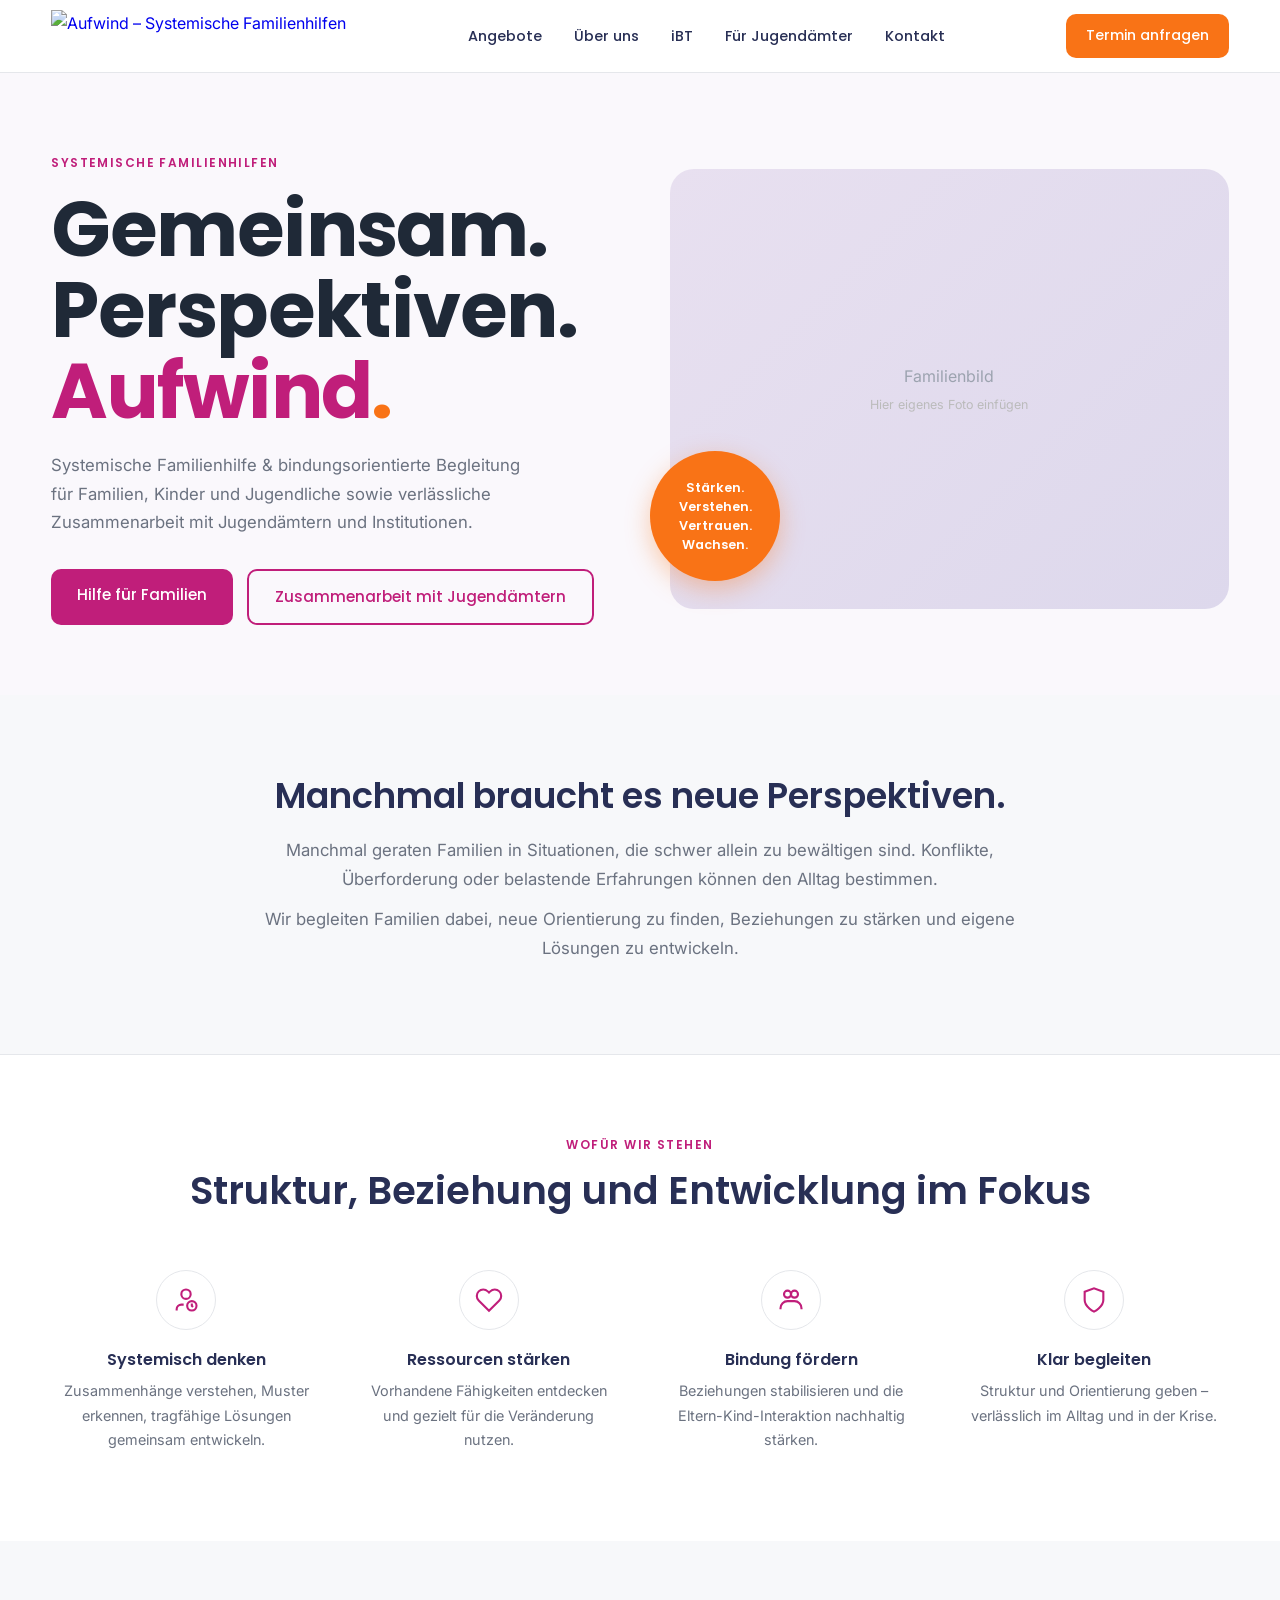
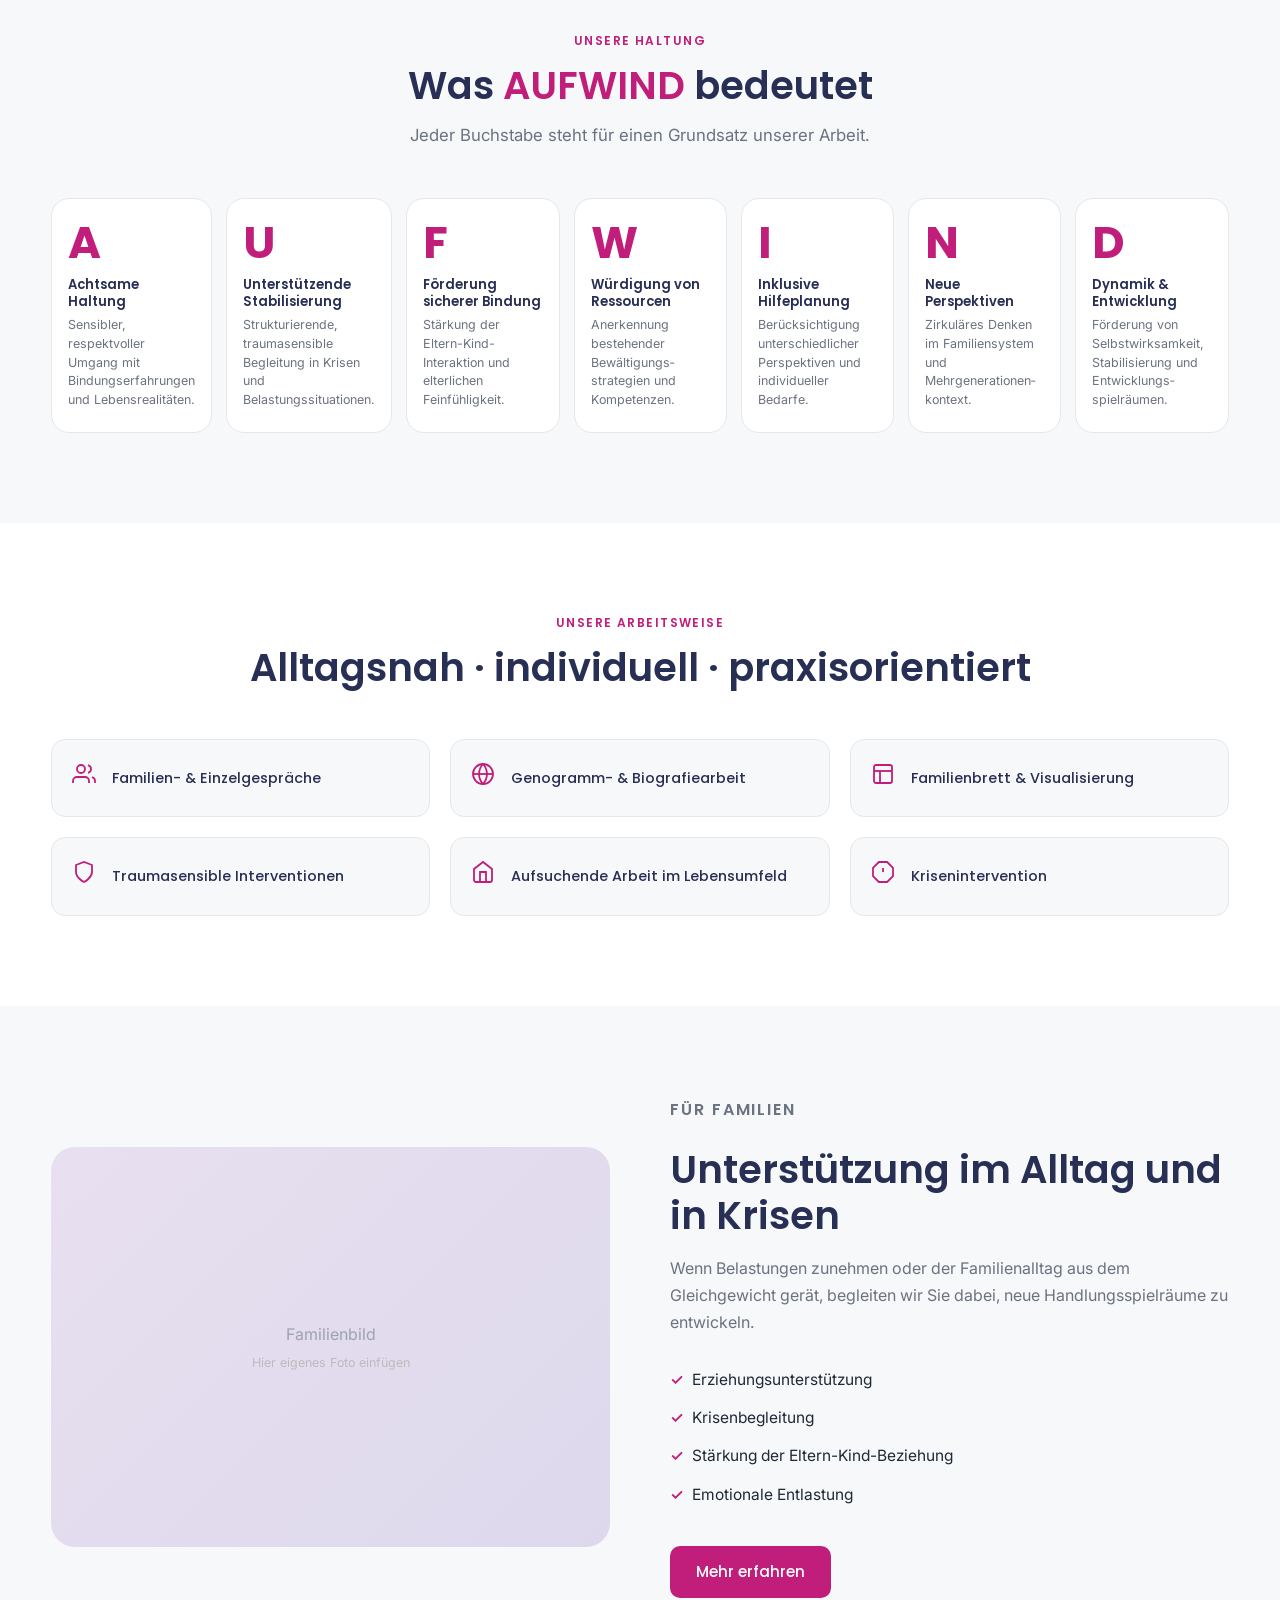
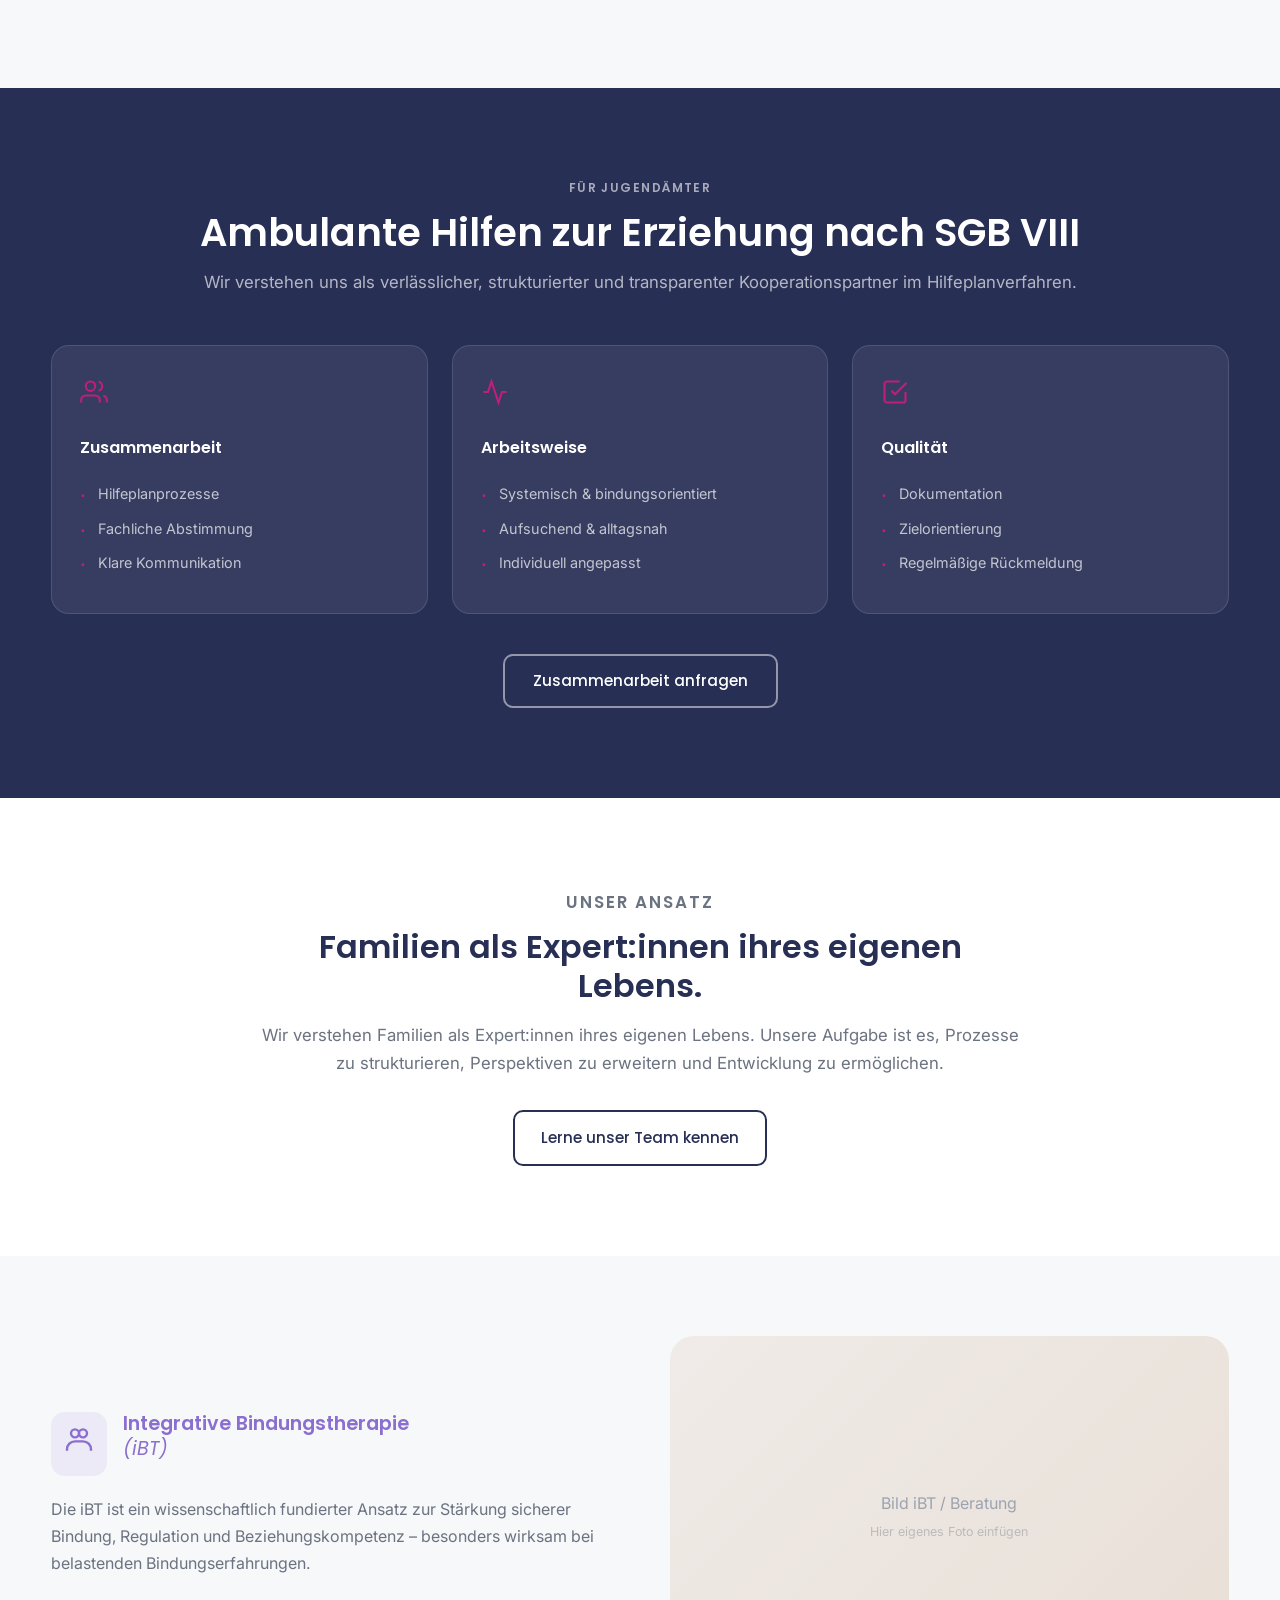
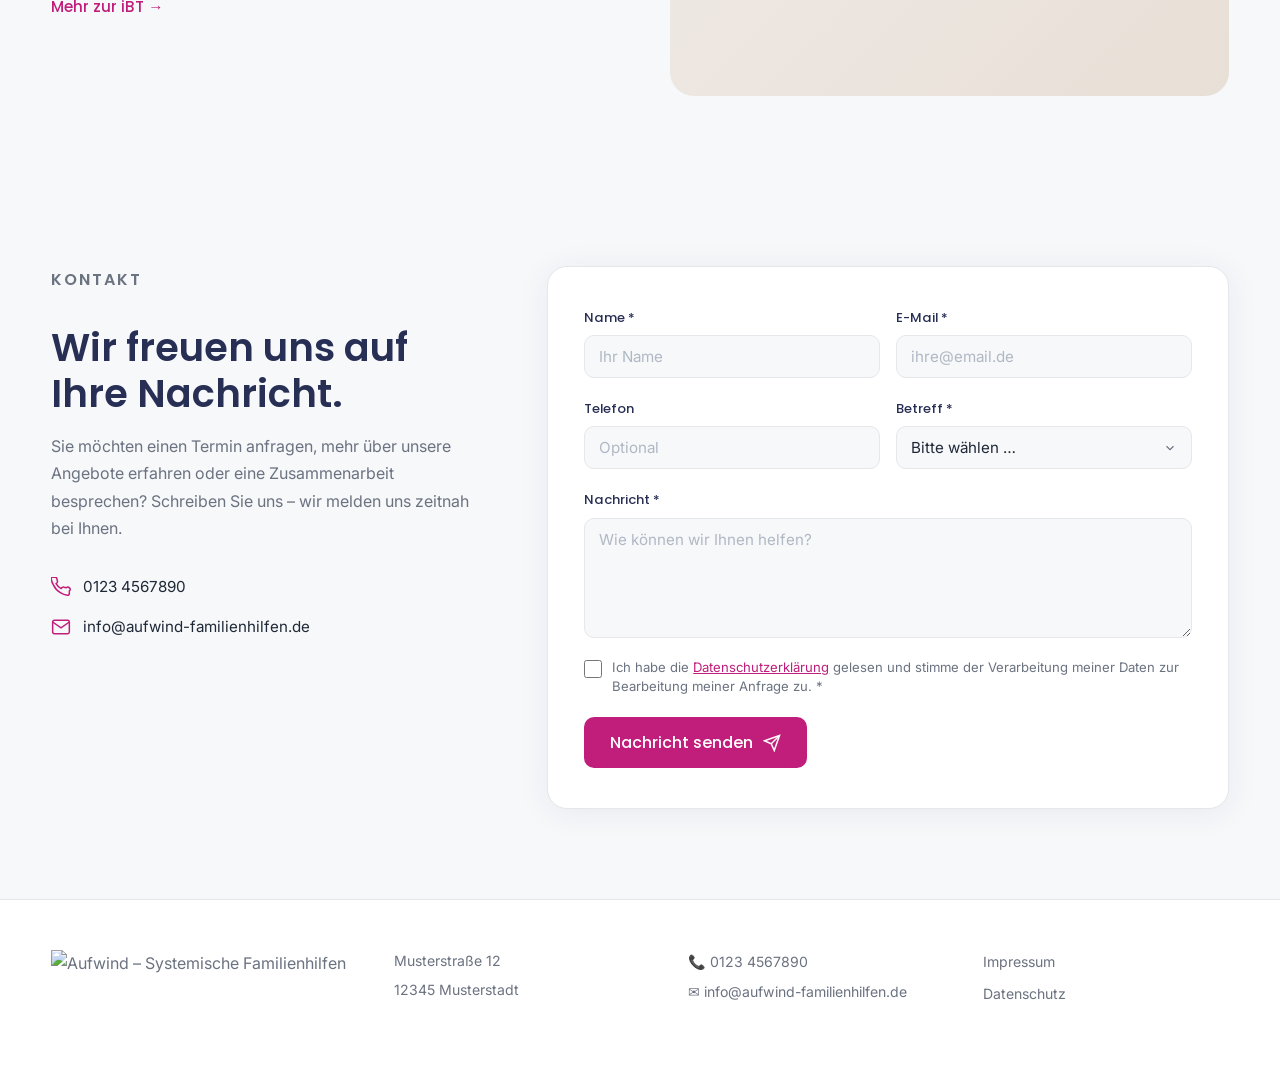
==== commit 8d572c21: "Add files via upload" ====
--- a/index.html
+++ b/index.html
@@ -11,15 +11,17 @@
 <link rel="stylesheet" href="style.css">
 </head>
 <body>
+  <a class="skip-link" href="#main-content">Zum Hauptinhalt springen</a>
 
 <!-- HEADER / NAV -->
 <header class="header">
   <div class="container nav-inner">
     <div class="logo">
-      <span class="logo-aufwind">Aufwind</span><span class="logo-dot">.</span>
-      <span class="logo-sub">Systemische Familienhilfen</span>
-    </div>
-    <nav class="main-nav">
+      <a href="index.html">
+        <img src="logo_kurz.png" alt="Aufwind – Systemische Familienhilfen" class="logo-img">
+      </a>
+    </div>
+    <nav class="main-nav" id="main-nav">
       <a href="angebote.html">Angebote</a>
       <a href="ueber-uns.html">Über uns</a>
       <a href="ibt.html">iBT</a>
@@ -27,11 +29,13 @@
       <a href="kontakt.html">Kontakt</a>
     </nav>
     <a href="kontakt.html" class="btn btn-orange nav-cta">Termin anfragen</a>
-    <button class="burger" aria-label="Menü öffnen">
+    <button class="burger" aria-label="Menü öffnen" aria-expanded="false" aria-controls="main-nav">
       <span></span><span></span><span></span>
     </button>
   </div>
 </header>
+
+<main id="main-content">
 
 <!-- HERO -->
 <section class="hero">
@@ -82,28 +86,28 @@
     <div class="icon-grid">
       <div class="icon-card">
         <div class="icon-circle">
-          <svg width="28" height="28" fill="none" stroke="currentColor" stroke-width="1.8" viewBox="0 0 24 24"><circle cx="12" cy="7" r="4"/><path d="M4 21v-1a4 4 0 014-4h2"/><circle cx="17" cy="17" r="4"/><path d="M17 15v2l1 1"/></svg>
+          <svg aria-hidden="true" width="28" height="28" fill="none" stroke="currentColor" stroke-width="1.8" viewBox="0 0 24 24"><circle cx="12" cy="7" r="4"/><path d="M4 21v-1a4 4 0 014-4h2"/><circle cx="17" cy="17" r="4"/><path d="M17 15v2l1 1"/></svg>
         </div>
         <h3>Systemisch denken</h3>
         <p>Zusammenhänge verstehen, Muster erkennen, tragfähige Lösungen gemeinsam entwickeln.</p>
       </div>
       <div class="icon-card">
         <div class="icon-circle">
-          <svg width="28" height="28" fill="none" stroke="currentColor" stroke-width="1.8" viewBox="0 0 24 24"><path d="M20.84 4.61a5.5 5.5 0 00-7.78 0L12 5.67l-1.06-1.06a5.5 5.5 0 00-7.78 7.78l1.06 1.06L12 21.23l7.78-7.78 1.06-1.06a5.5 5.5 0 000-7.78z"/></svg>
+          <svg aria-hidden="true" width="28" height="28" fill="none" stroke="currentColor" stroke-width="1.8" viewBox="0 0 24 24"><path d="M20.84 4.61a5.5 5.5 0 00-7.78 0L12 5.67l-1.06-1.06a5.5 5.5 0 00-7.78 7.78l1.06 1.06L12 21.23l7.78-7.78 1.06-1.06a5.5 5.5 0 000-7.78z"/></svg>
         </div>
         <h3>Ressourcen stärken</h3>
         <p>Vorhandene Fähigkeiten entdecken und gezielt für die Veränderung nutzen.</p>
       </div>
       <div class="icon-card">
         <div class="icon-circle">
-          <svg width="28" height="28" fill="none" stroke="currentColor" stroke-width="1.8" viewBox="0 0 24 24"><circle cx="9" cy="7" r="3"/><circle cx="15" cy="7" r="3"/><path d="M3 20v-1a6 6 0 016-6h6a6 6 0 016 6v1"/></svg>
+          <svg aria-hidden="true" width="28" height="28" fill="none" stroke="currentColor" stroke-width="1.8" viewBox="0 0 24 24"><circle cx="9" cy="7" r="3"/><circle cx="15" cy="7" r="3"/><path d="M3 20v-1a6 6 0 016-6h6a6 6 0 016 6v1"/></svg>
         </div>
         <h3>Bindung fördern</h3>
         <p>Beziehungen stabilisieren und die Eltern-Kind-Interaktion nachhaltig stärken.</p>
       </div>
       <div class="icon-card">
         <div class="icon-circle">
-          <svg width="28" height="28" fill="none" stroke="currentColor" stroke-width="1.8" viewBox="0 0 24 24"><path d="M12 22s8-4 8-10V5l-8-3-8 3v7c0 6 8 10 8 10z"/></svg>
+          <svg aria-hidden="true" width="28" height="28" fill="none" stroke="currentColor" stroke-width="1.8" viewBox="0 0 24 24"><path d="M12 22s8-4 8-10V5l-8-3-8 3v7c0 6 8 10 8 10z"/></svg>
         </div>
         <h3>Klar begleiten</h3>
         <p>Struktur und Orientierung geben – verlässlich im Alltag und in der Krise.</p>
@@ -119,37 +123,37 @@
     <h2 class="center-text">Was <span class="text-magenta">AUFWIND</span> bedeutet</h2>
     <p class="section-sub center-text">Jeder Buchstabe steht für einen Grundsatz unserer Arbeit.</p>
     <div class="aufwind-grid">
-      <div class="aufwind-card" tabindex="0">
+      <div class="aufwind-card" tabindex="0" role="button">
         <span class="aufwind-letter">A</span>
         <h4>Achtsame Haltung</h4>
         <p>Sensibler, respektvoller Umgang mit Bindungserfahrungen und Lebensrealitäten.</p>
       </div>
-      <div class="aufwind-card" tabindex="0">
+      <div class="aufwind-card" tabindex="0" role="button">
         <span class="aufwind-letter">U</span>
         <h4>Unterstützende Stabilisierung</h4>
         <p>Strukturierende, traumasensible Begleitung in Krisen und Belastungssituationen.</p>
       </div>
-      <div class="aufwind-card" tabindex="0">
+      <div class="aufwind-card" tabindex="0" role="button">
         <span class="aufwind-letter">F</span>
         <h4>Förderung sicherer Bindung</h4>
         <p>Stärkung der Eltern-Kind-Interaktion und elterlichen Feinfühligkeit.</p>
       </div>
-      <div class="aufwind-card" tabindex="0">
+      <div class="aufwind-card" tabindex="0" role="button">
         <span class="aufwind-letter">W</span>
         <h4>Würdigung von Ressourcen</h4>
         <p>Anerkennung bestehender Bewältigungs&shy;strategien und Kompetenzen.</p>
       </div>
-      <div class="aufwind-card" tabindex="0">
+      <div class="aufwind-card" tabindex="0" role="button">
         <span class="aufwind-letter">I</span>
         <h4>Inklusive Hilfeplanung</h4>
         <p>Berücksichtigung unterschiedlicher Perspektiven und individueller Bedarfe.</p>
       </div>
-      <div class="aufwind-card" tabindex="0">
+      <div class="aufwind-card" tabindex="0" role="button">
         <span class="aufwind-letter">N</span>
         <h4>Neue Perspektiven</h4>
         <p>Zirkuläres Denken im Familiensystem und Mehrgenerationen&shy;kontext.</p>
       </div>
-      <div class="aufwind-card" tabindex="0">
+      <div class="aufwind-card" tabindex="0" role="button">
         <span class="aufwind-letter">D</span>
         <h4>Dynamik &amp; Entwicklung</h4>
         <p>Förderung von Selbstwirksamkeit, Stabilisierung und Entwicklungs&shy;spielräumen.</p>
@@ -166,37 +170,37 @@
     <div class="methoden-grid">
       <div class="methode-card">
         <div class="methode-icon">
-          <svg width="24" height="24" fill="none" stroke="currentColor" stroke-width="1.8" viewBox="0 0 24 24"><path d="M17 21v-2a4 4 0 00-4-4H5a4 4 0 00-4 4v2"/><circle cx="9" cy="7" r="4"/><path d="M23 21v-2a4 4 0 00-3-3.87"/><path d="M16 3.13a4 4 0 010 7.75"/></svg>
+          <svg aria-hidden="true" width="24" height="24" fill="none" stroke="currentColor" stroke-width="1.8" viewBox="0 0 24 24"><path d="M17 21v-2a4 4 0 00-4-4H5a4 4 0 00-4 4v2"/><circle cx="9" cy="7" r="4"/><path d="M23 21v-2a4 4 0 00-3-3.87"/><path d="M16 3.13a4 4 0 010 7.75"/></svg>
         </div>
         <span>Familien- &amp; Einzelgespräche</span>
       </div>
       <div class="methode-card">
         <div class="methode-icon">
-          <svg width="24" height="24" fill="none" stroke="currentColor" stroke-width="1.8" viewBox="0 0 24 24"><circle cx="12" cy="12" r="10"/><line x1="2" y1="12" x2="22" y2="12"/><path d="M12 2a15.3 15.3 0 014 10 15.3 15.3 0 01-4 10 15.3 15.3 0 01-4-10 15.3 15.3 0 014-10z"/></svg>
+          <svg aria-hidden="true" width="24" height="24" fill="none" stroke="currentColor" stroke-width="1.8" viewBox="0 0 24 24"><circle cx="12" cy="12" r="10"/><line x1="2" y1="12" x2="22" y2="12"/><path d="M12 2a15.3 15.3 0 014 10 15.3 15.3 0 01-4 10 15.3 15.3 0 01-4-10 15.3 15.3 0 014-10z"/></svg>
         </div>
         <span>Genogramm- &amp; Biografiearbeit</span>
       </div>
       <div class="methode-card">
         <div class="methode-icon">
-          <svg width="24" height="24" fill="none" stroke="currentColor" stroke-width="1.8" viewBox="0 0 24 24"><rect x="3" y="3" width="18" height="18" rx="2"/><line x1="3" y1="9" x2="21" y2="9"/><line x1="9" y1="21" x2="9" y2="9"/></svg>
+          <svg aria-hidden="true" width="24" height="24" fill="none" stroke="currentColor" stroke-width="1.8" viewBox="0 0 24 24"><rect x="3" y="3" width="18" height="18" rx="2"/><line x1="3" y1="9" x2="21" y2="9"/><line x1="9" y1="21" x2="9" y2="9"/></svg>
         </div>
         <span>Familienbrett &amp; Visualisierung</span>
       </div>
       <div class="methode-card">
         <div class="methode-icon">
-          <svg width="24" height="24" fill="none" stroke="currentColor" stroke-width="1.8" viewBox="0 0 24 24"><path d="M12 22s8-4 8-10V5l-8-3-8 3v7c0 6 8 10 8 10z"/></svg>
+          <svg aria-hidden="true" width="24" height="24" fill="none" stroke="currentColor" stroke-width="1.8" viewBox="0 0 24 24"><path d="M12 22s8-4 8-10V5l-8-3-8 3v7c0 6 8 10 8 10z"/></svg>
         </div>
         <span>Traumasensible Interventionen</span>
       </div>
       <div class="methode-card">
         <div class="methode-icon">
-          <svg width="24" height="24" fill="none" stroke="currentColor" stroke-width="1.8" viewBox="0 0 24 24"><path d="M3 9l9-7 9 7v11a2 2 0 01-2 2H5a2 2 0 01-2-2z"/><polyline points="9 22 9 12 15 12 15 22"/></svg>
+          <svg aria-hidden="true" width="24" height="24" fill="none" stroke="currentColor" stroke-width="1.8" viewBox="0 0 24 24"><path d="M3 9l9-7 9 7v11a2 2 0 01-2 2H5a2 2 0 01-2-2z"/><polyline points="9 22 9 12 15 12 15 22"/></svg>
         </div>
         <span>Aufsuchende Arbeit im Lebensumfeld</span>
       </div>
       <div class="methode-card">
         <div class="methode-icon">
-          <svg width="24" height="24" fill="none" stroke="currentColor" stroke-width="1.8" viewBox="0 0 24 24"><polygon points="7.86 2 16.14 2 22 7.86 22 16.14 16.14 22 7.86 22 2 16.14 2 7.86 7.86 2"/><line x1="12" y1="8" x2="12" y2="12"/><line x1="12" y1="16" x2="12.01" y2="16"/></svg>
+          <svg aria-hidden="true" width="24" height="24" fill="none" stroke="currentColor" stroke-width="1.8" viewBox="0 0 24 24"><polygon points="7.86 2 16.14 2 22 7.86 22 16.14 16.14 22 7.86 22 2 16.14 2 7.86 7.86 2"/><line x1="12" y1="8" x2="12" y2="12"/><line x1="12" y1="16" x2="12.01" y2="16"/></svg>
         </div>
         <span>Krisenintervention</span>
       </div>
@@ -237,7 +241,7 @@
     <div class="ja-cards">
       <div class="ja-card">
         <div class="ja-card-icon">
-          <svg width="28" height="28" fill="none" stroke="currentColor" stroke-width="1.8" viewBox="0 0 24 24"><path d="M17 21v-2a4 4 0 00-4-4H5a4 4 0 00-4 4v2"/><circle cx="9" cy="7" r="4"/><path d="M23 21v-2a4 4 0 00-3-3.87"/><path d="M16 3.13a4 4 0 010 7.75"/></svg>
+          <svg aria-hidden="true" width="28" height="28" fill="none" stroke="currentColor" stroke-width="1.8" viewBox="0 0 24 24"><path d="M17 21v-2a4 4 0 00-4-4H5a4 4 0 00-4 4v2"/><circle cx="9" cy="7" r="4"/><path d="M23 21v-2a4 4 0 00-3-3.87"/><path d="M16 3.13a4 4 0 010 7.75"/></svg>
         </div>
         <h3>Zusammenarbeit</h3>
         <ul>
@@ -248,7 +252,7 @@
       </div>
       <div class="ja-card">
         <div class="ja-card-icon">
-          <svg width="28" height="28" fill="none" stroke="currentColor" stroke-width="1.8" viewBox="0 0 24 24"><polyline points="22 12 18 12 15 21 9 3 6 12 2 12"/></svg>
+          <svg aria-hidden="true" width="28" height="28" fill="none" stroke="currentColor" stroke-width="1.8" viewBox="0 0 24 24"><polyline points="22 12 18 12 15 21 9 3 6 12 2 12"/></svg>
         </div>
         <h3>Arbeitsweise</h3>
         <ul>
@@ -259,7 +263,7 @@
       </div>
       <div class="ja-card">
         <div class="ja-card-icon">
-          <svg width="28" height="28" fill="none" stroke="currentColor" stroke-width="1.8" viewBox="0 0 24 24"><polyline points="9 11 12 14 22 4"/><path d="M21 12v7a2 2 0 01-2 2H5a2 2 0 01-2-2V5a2 2 0 012-2h11"/></svg>
+          <svg aria-hidden="true" width="28" height="28" fill="none" stroke="currentColor" stroke-width="1.8" viewBox="0 0 24 24"><polyline points="9 11 12 14 22 4"/><path d="M21 12v7a2 2 0 01-2 2H5a2 2 0 01-2-2V5a2 2 0 012-2h11"/></svg>
         </div>
         <h3>Qualität</h3>
         <ul>
@@ -291,14 +295,14 @@
     <div class="ibt-text">
       <div class="ibt-label">
         <div class="ibt-icon-wrap">
-          <svg width="32" height="32" fill="none" stroke="currentColor" stroke-width="1.8" viewBox="0 0 24 24"><circle cx="9" cy="7" r="3"/><circle cx="15" cy="7" r="3"/><path d="M3 20v-1a6 6 0 016-6h6a6 6 0 016 6v1"/></svg>
+          <svg aria-hidden="true" width="32" height="32" fill="none" stroke="currentColor" stroke-width="1.8" viewBox="0 0 24 24"><circle cx="9" cy="7" r="3"/><circle cx="15" cy="7" r="3"/><path d="M3 20v-1a6 6 0 016-6h6a6 6 0 016 6v1"/></svg>
         </div>
         <div>
           <h3 class="ibt-title">Integrative Bindungstherapie<br><em>(iBT)</em></h3>
         </div>
       </div>
       <p>Die iBT ist ein wissenschaftlich fundierter Ansatz zur Stärkung sicherer Bindung, Regulation und Beziehungskompetenz – besonders wirksam bei belastenden Bindungserfahrungen.</p>
-      <a href="ibt.html" class="link-arrow">Mehr zur iBT <span>→</span></a>
+      <a href="ibt.html" class="link-arrow" aria-label="Mehr zur integrativen Bindungstherapie erfahren">Mehr zur iBT <span aria-hidden="true">→</span></a>
     </div>
     <div class="ibt-image-wrap">
       <div class="ibt-img-placeholder">
@@ -319,11 +323,11 @@
       <p>Sie möchten einen Termin anfragen, mehr über unsere Angebote erfahren oder eine Zusammenarbeit besprechen? Schreiben Sie uns – wir melden uns zeitnah bei Ihnen.</p>
       <div class="kontakt-info">
         <div class="kontakt-info-item">
-          <svg width="20" height="20" fill="none" stroke="currentColor" stroke-width="1.8" viewBox="0 0 24 24"><path d="M22 16.92v3a2 2 0 01-2.18 2 19.79 19.79 0 01-8.63-3.07A19.5 19.5 0 013.07 9.81a19.79 19.79 0 01-3.07-8.67A2 2 0 012 .18h3a2 2 0 012 1.72c.127.96.361 1.903.7 2.81a2 2 0 01-.45 2.11L6.09 7.91a16 16 0 006 6l1.27-1.27a2 2 0 012.11-.45c.907.339 1.85.573 2.81.7A2 2 0 0122 16.92z"/></svg>
+          <svg aria-hidden="true" width="20" height="20" fill="none" stroke="currentColor" stroke-width="1.8" viewBox="0 0 24 24"><path d="M22 16.92v3a2 2 0 01-2.18 2 19.79 19.79 0 01-8.63-3.07A19.5 19.5 0 013.07 9.81a19.79 19.79 0 01-3.07-8.67A2 2 0 012 .18h3a2 2 0 012 1.72c.127.96.361 1.903.7 2.81a2 2 0 01-.45 2.11L6.09 7.91a16 16 0 006 6l1.27-1.27a2 2 0 012.11-.45c.907.339 1.85.573 2.81.7A2 2 0 0122 16.92z"/></svg>
           <span>0123 4567890</span>
         </div>
         <div class="kontakt-info-item">
-          <svg width="20" height="20" fill="none" stroke="currentColor" stroke-width="1.8" viewBox="0 0 24 24"><path d="M4 4h16c1.1 0 2 .9 2 2v12c0 1.1-.9 2-2 2H4c-1.1 0-2-.9-2-2V6c0-1.1.9-2 2-2z"/><polyline points="22,6 12,13 2,6"/></svg>
+          <svg aria-hidden="true" width="20" height="20" fill="none" stroke="currentColor" stroke-width="1.8" viewBox="0 0 24 24"><path d="M4 4h16c1.1 0 2 .9 2 2v12c0 1.1-.9 2-2 2H4c-1.1 0-2-.9-2-2V6c0-1.1.9-2 2-2z"/><polyline points="22,6 12,13 2,6"/></svg>
           <span>info@aufwind-familienhilfen.de</span>
         </div>
       </div>
@@ -378,11 +382,11 @@
 
         <button type="submit" class="btn btn-magenta form-submit">
           Nachricht senden
-          <svg width="18" height="18" fill="none" stroke="currentColor" stroke-width="2" viewBox="0 0 24 24"><line x1="22" y1="2" x2="11" y2="13"/><polygon points="22 2 15 22 11 13 2 9 22 2"/></svg>
+          <svg aria-hidden="true" width="18" height="18" fill="none" stroke="currentColor" stroke-width="2" viewBox="0 0 24 24"><line x1="22" y1="2" x2="11" y2="13"/><polygon points="22 2 15 22 11 13 2 9 22 2"/></svg>
         </button>
 
         <div class="form-success" id="formSuccess" style="display:none;">
-          <svg width="22" height="22" fill="none" stroke="currentColor" stroke-width="2" viewBox="0 0 24 24"><polyline points="20 6 9 17 4 12"/></svg>
+          <svg aria-hidden="true" width="22" height="22" fill="none" stroke="currentColor" stroke-width="2" viewBox="0 0 24 24"><polyline points="20 6 9 17 4 12"/></svg>
           Vielen Dank! Ihre Nachricht wurde gesendet. Wir melden uns bald bei Ihnen.
         </div>
       </form>
@@ -395,10 +399,12 @@
   <div class="container footer-inner">
     <div class="footer-brand">
       <div class="footer-logo">
-        <span class="logo-aufwind logo-white">Aufwind</span><span class="logo-dot logo-orange-dot">.</span>
-      </div>
-      <p>Systemische Familienhilfen</p>
-      <p>Musterstraße 12 · 12345 Musterstadt</p>
+        <img src="logo_aufwind.png" alt="Aufwind – Systemische Familienhilfen" class="footer-logo-img">
+      </div>
+    </div>
+    <div class="footer-address">
+      <p>Musterstraße 12</p>
+      <p>12345 Musterstadt</p>
     </div>
     <div class="footer-contact">
       <p>📞 0123 4567890</p>
@@ -416,15 +422,16 @@
   const burger = document.querySelector('.burger');
   const nav = document.querySelector('.main-nav');
   burger.addEventListener('click', () => {
-    nav.classList.toggle('nav-open');
+    const isOpen = nav.classList.toggle('nav-open');
     burger.classList.toggle('burger-open');
+    burger.setAttribute('aria-expanded', isOpen);
   });
 </script>
 
 
 <!-- SCROLL TO TOP -->
 <button class="scroll-top" id="scrollTop" aria-label="Nach oben" title="Nach oben">
-  <svg width="20" height="20" fill="none" stroke="currentColor" stroke-width="2.2" viewBox="0 0 24 24"><polyline points="18 15 12 9 6 15"/></svg>
+  <svg aria-hidden="true" width="20" height="20" fill="none" stroke="currentColor" stroke-width="2.2" viewBox="0 0 24 24"><polyline points="18 15 12 9 6 15"/></svg>
 </button>
 
 <script>
--- a/style.css
+++ b/style.css
@@ -2,7 +2,7 @@
 :root {
   --navy:    #282F55;
   --navy-dark: #1f2344;
-  --magenta: #D94A9B;
+  --magenta: #C01E7A;
   --magenta-light: #f0d6ea;
   --orange:  #F97316;
   --violet:  #8B6FCF;
@@ -1247,25 +1247,27 @@
 
 /* ===== FOOTER ===== */
 .footer {
-  background: var(--navy-dark);
-  color: rgba(255,255,255,0.7);
+  background: #fff;
+  color: var(--text-light);
   padding: 50px 0;
+  border-top: 1px solid var(--gray-light);
 }
 .footer-inner {
   display: grid;
-  grid-template-columns: 2fr 1fr 1fr;
-  gap: 40px;
+  grid-template-columns: auto 1fr 1fr 1fr;
+  gap: 48px;
   align-items: start;
 }
 .footer-logo {
   display: flex;
-  align-items: baseline;
+  align-items: flex-start;
   margin-bottom: 8px;
 }
 .logo-white { color: #fff !important; font-size: 1.3rem; }
 .logo-orange-dot { color: var(--orange) !important; font-size: 1.3rem; }
-.footer-brand p { font-size: 0.88rem; color: rgba(255,255,255,0.5); margin-top: 4px; }
-.footer-contact p { font-size: 0.88rem; color: rgba(255,255,255,0.6); margin-bottom: 6px; }
+.footer-brand p { font-size: 0.88rem; color: var(--text-light); margin-top: 4px; }
+.footer-address p { font-size: 0.88rem; color: var(--text-light); margin-bottom: 6px; line-height: 1.6; }
+.footer-contact p { font-size: 0.88rem; color: var(--text-light); margin-bottom: 6px; }
 .footer-links {
   display: flex;
   flex-direction: column;
@@ -1273,10 +1275,10 @@
 }
 .footer-links a {
   font-size: 0.88rem;
-  color: rgba(255,255,255,0.5);
+  color: var(--text-light);
   transition: color 0.2s;
 }
-.footer-links a:hover { color: #fff; }
+.footer-links a:hover { color: var(--magenta); }
 
 /* ===== RESPONSIVE ===== */
 @media (max-width: 960px) {
@@ -1290,8 +1292,11 @@
   .aufwind-grid { grid-template-columns: repeat(4, 1fr); }
   .methoden-grid { grid-template-columns: repeat(2, 1fr); }
   .ja-cards     { grid-template-columns: 1fr; }
-  .footer-inner { grid-template-columns: 1fr; gap: 28px; }
+  .footer-inner { grid-template-columns: 1fr 1fr; gap: 24px; }
   .hero-badge { left: auto; right: 20px; bottom: 20px; }
+}
+@media (max-width: 600px) {
+  .footer-inner { grid-template-columns: 1fr; gap: 20px; }
 }
 @media (max-width: 700px) {
   .main-nav  { display: none; }
@@ -1324,6 +1329,7 @@
   align-items: center;
   justify-content: center;
   box-shadow: 0 4px 16px rgba(40,47,85,.25);
+  border: 2px solid rgba(255,255,255,0.6);
   opacity: 0;
   pointer-events: none;
   transform: translateY(12px);
@@ -2163,3 +2169,53 @@
   .warum-grid  { grid-template-columns: 1fr; }
   .aufwind-grid-ueber .aufwind-card { flex: 1 1 100%; }
 }
+
+/* ── LOGO IMAGE ─────────────────────────────────────────────── */
+.logo-img {
+  height: 52px;
+  width: auto;
+  display: block;
+}
+@media (max-width: 700px) {
+  .logo-img { height: 42px; }
+}
+
+/* ── FOOTER LOGO IMAGE ──────────────────────────────────────── */
+.footer-logo-img {
+  height: 72px;
+  width: auto;
+  display: block;
+  margin-bottom: 8px;
+}
+
+/* ── BARRIEREFREIHEIT ───────────────────────────────────────── */
+
+/* Skip-to-content Link */
+.skip-link {
+  position: absolute;
+  top: -100%;
+  left: 1rem;
+  background: var(--navy);
+  color: #fff;
+  padding: 12px 20px;
+  font-family: 'Poppins', sans-serif;
+  font-size: 0.9rem;
+  font-weight: 500;
+  text-decoration: none;
+  z-index: 9999;
+  border-radius: 0 0 8px 8px;
+  transition: top 0.2s;
+}
+.skip-link:focus { top: 0; outline: 3px solid var(--orange); outline-offset: 2px; }
+
+/* Fokus-Indikatoren */
+:focus-visible {
+  outline: 3px solid var(--magenta);
+  outline-offset: 3px;
+  border-radius: 4px;
+}
+.form-group input:focus-visible,
+.form-group select:focus-visible,
+.form-group textarea:focus-visible {
+  outline: none; /* bereits box-shadow-Fokus vorhanden */
+}
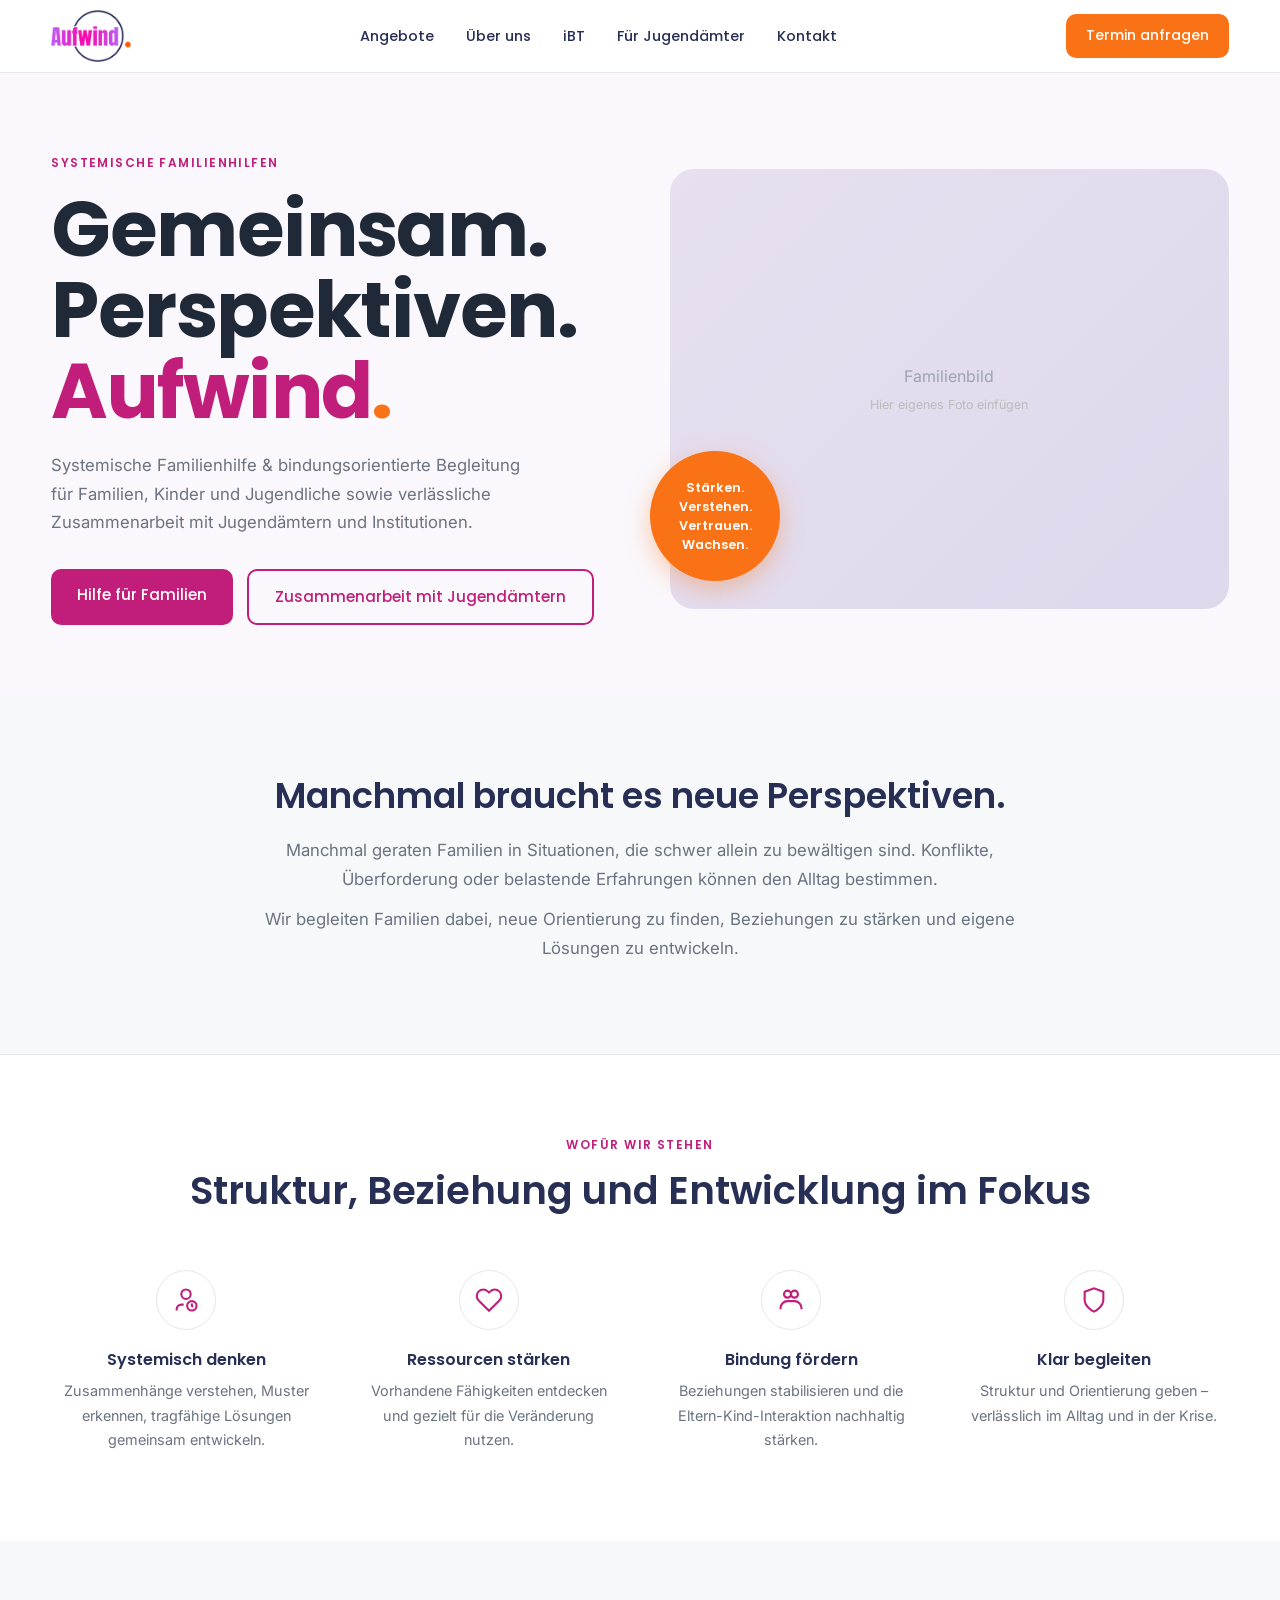
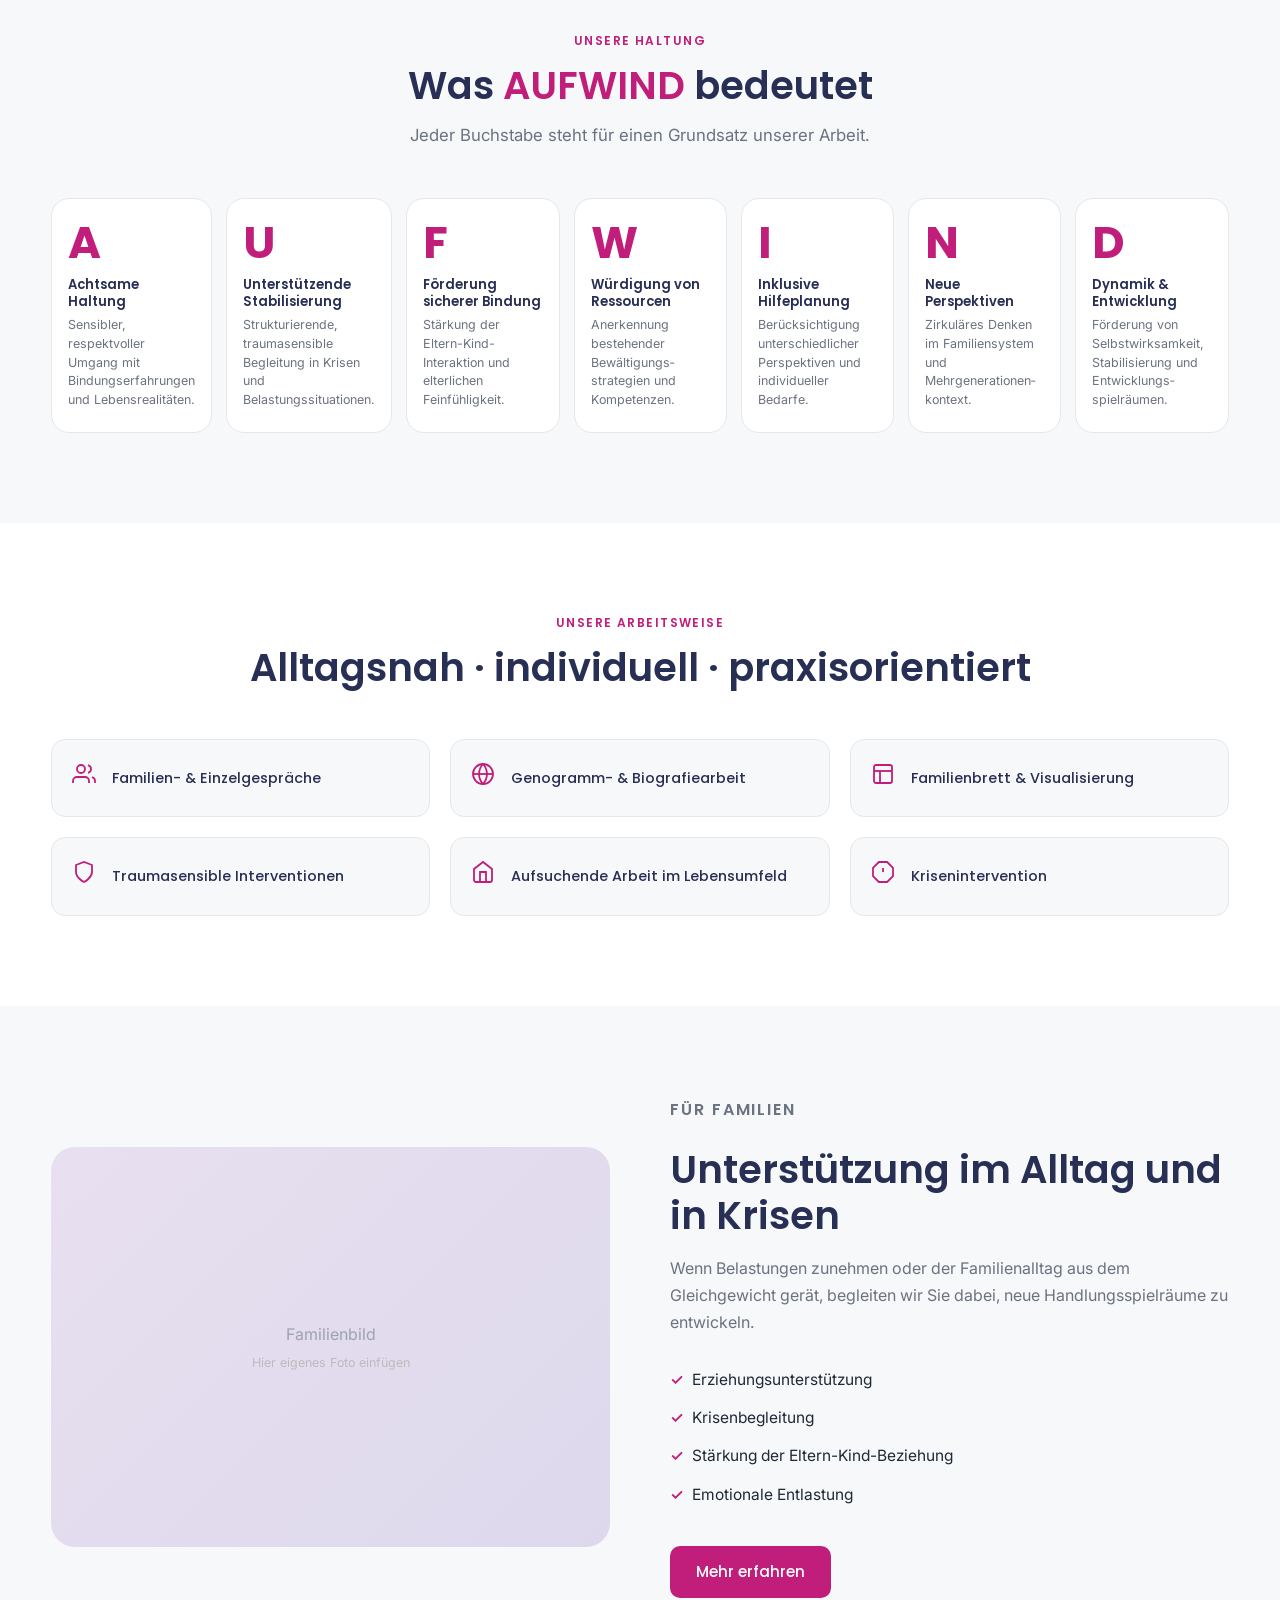
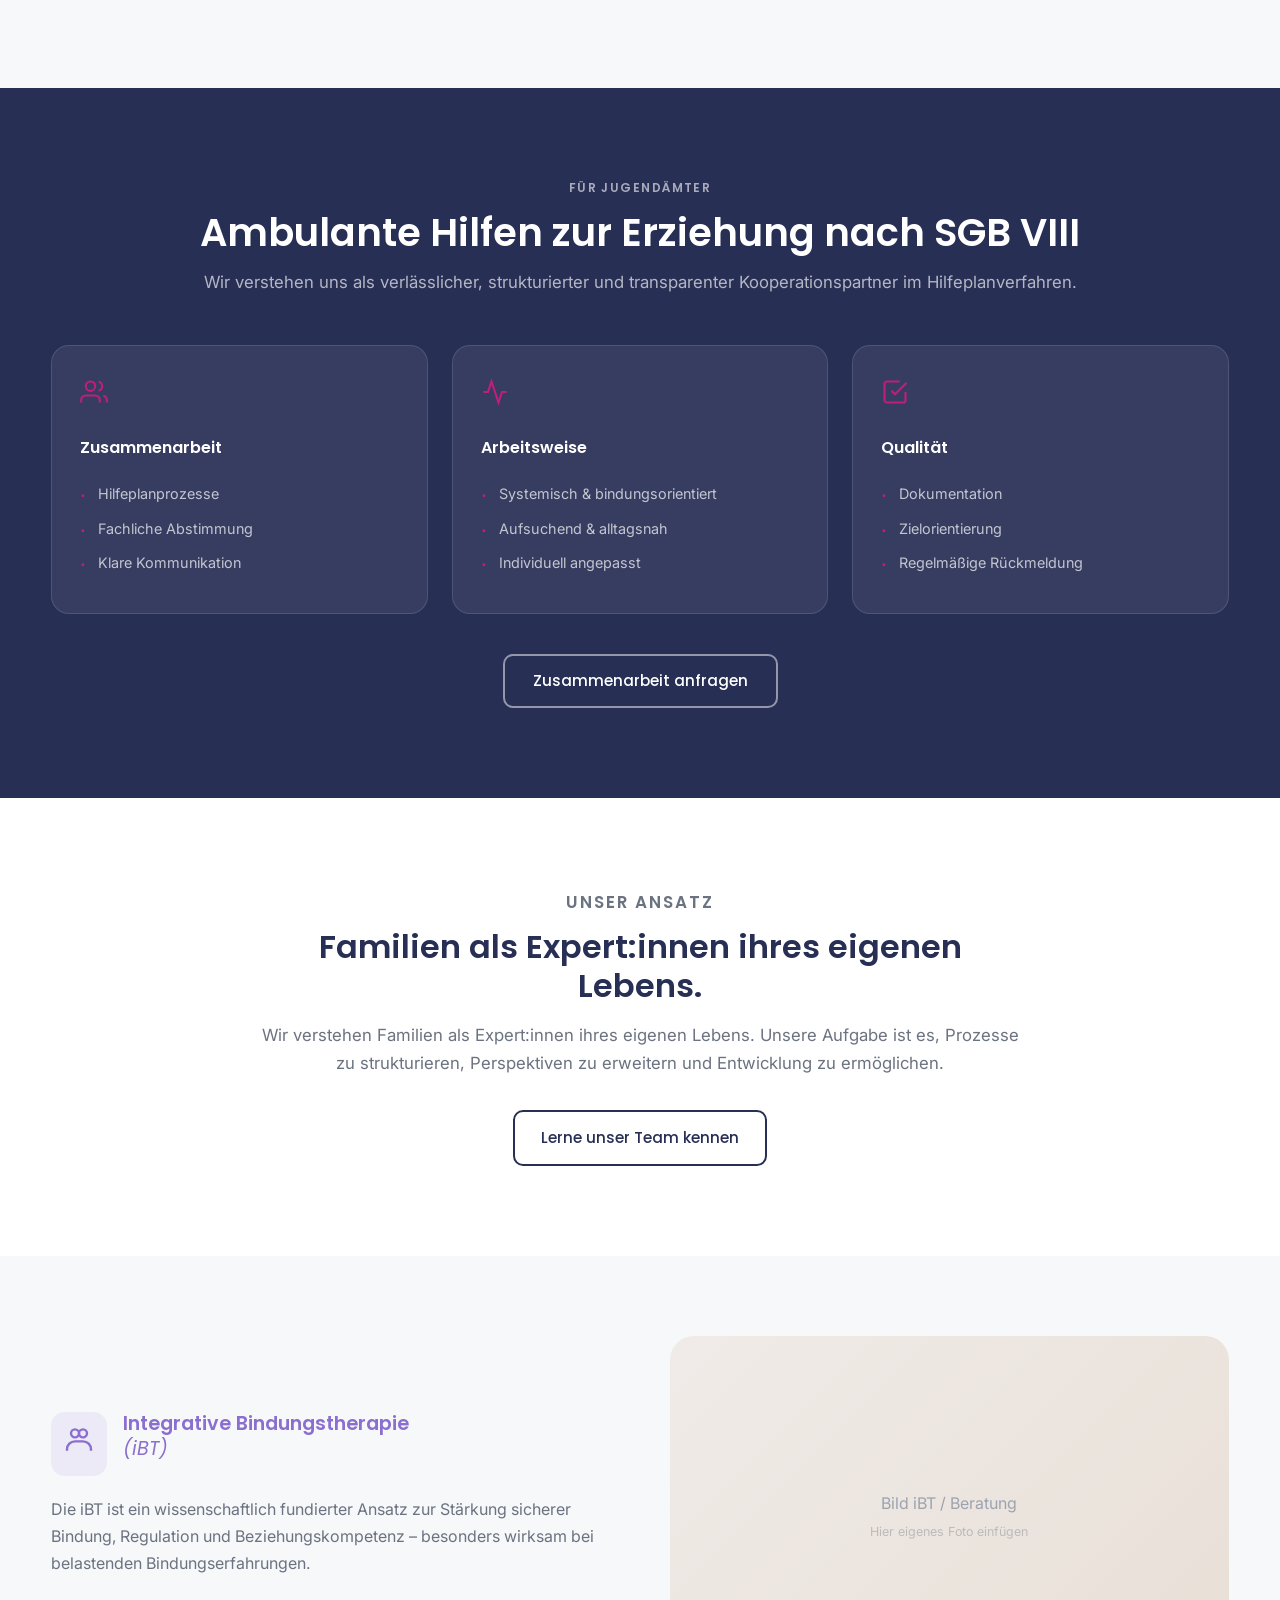
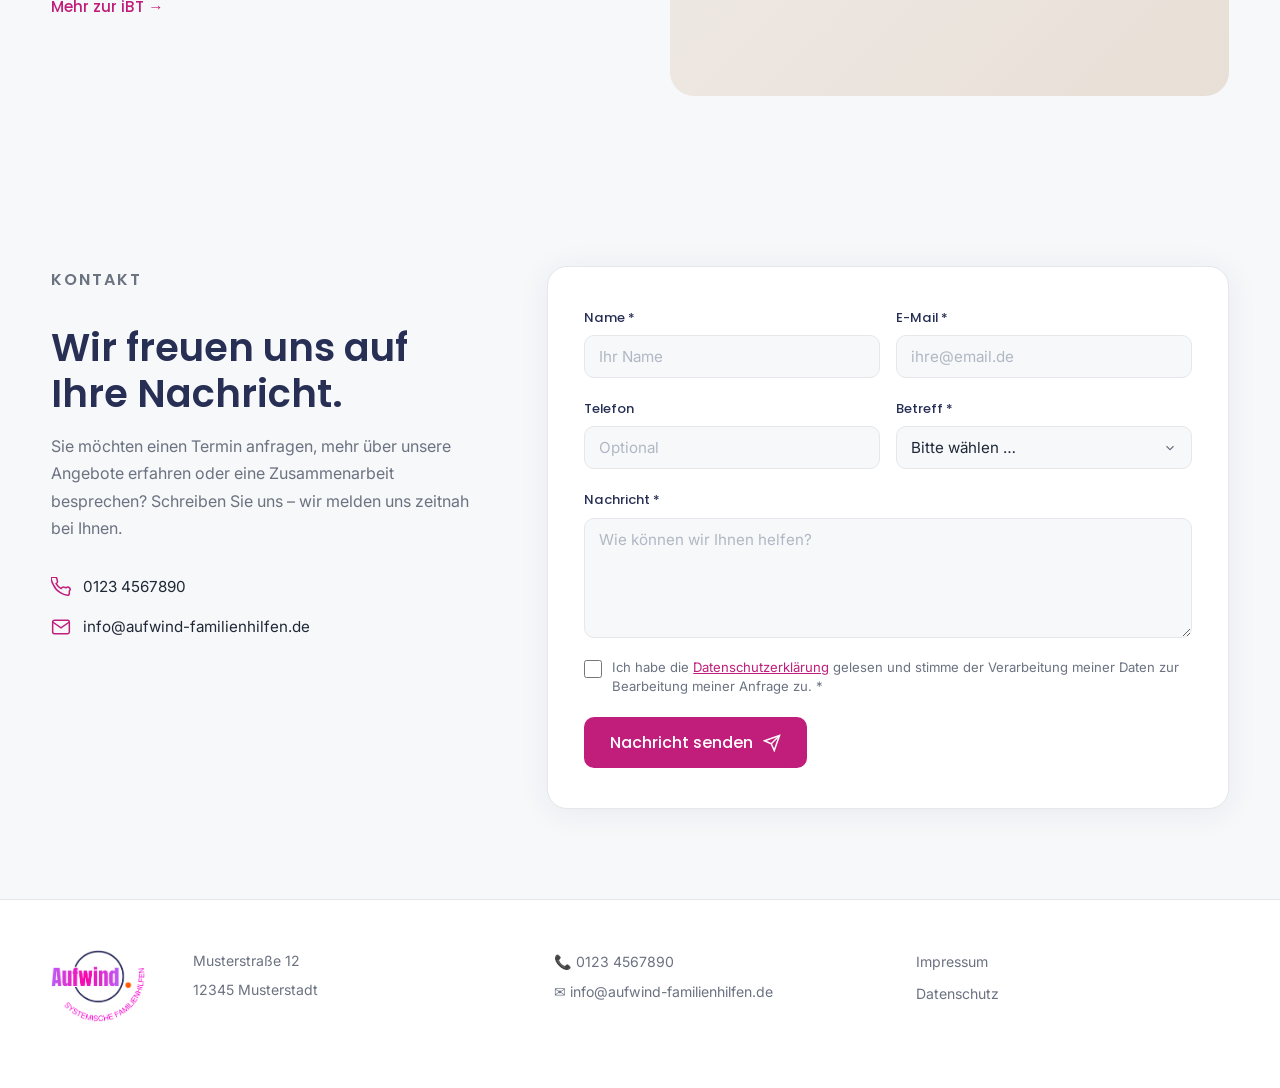
==== commit 337e1055: "Add files via upload" ====
--- a/index.html
+++ b/index.html
@@ -8,6 +8,9 @@
 <link rel="preconnect" href="https://fonts.googleapis.com">
 <link rel="preconnect" href="https://fonts.gstatic.com" crossorigin>
 <link href="https://fonts.googleapis.com/css2?family=Poppins:ital,wght@0,300;0,400;0,500;0,600;0,700;1,400&family=Inter:wght@300;400;500&display=swap" rel="stylesheet">
+<link rel="icon" type="image/png" sizes="32x32" href="logo_kurz.png">
+<link rel="icon" type="image/png" sizes="16x16" href="logo_kurz.png">
+<link rel="apple-touch-icon" href="logo_kurz.png">
 <link rel="stylesheet" href="style.css">
 </head>
 <body>
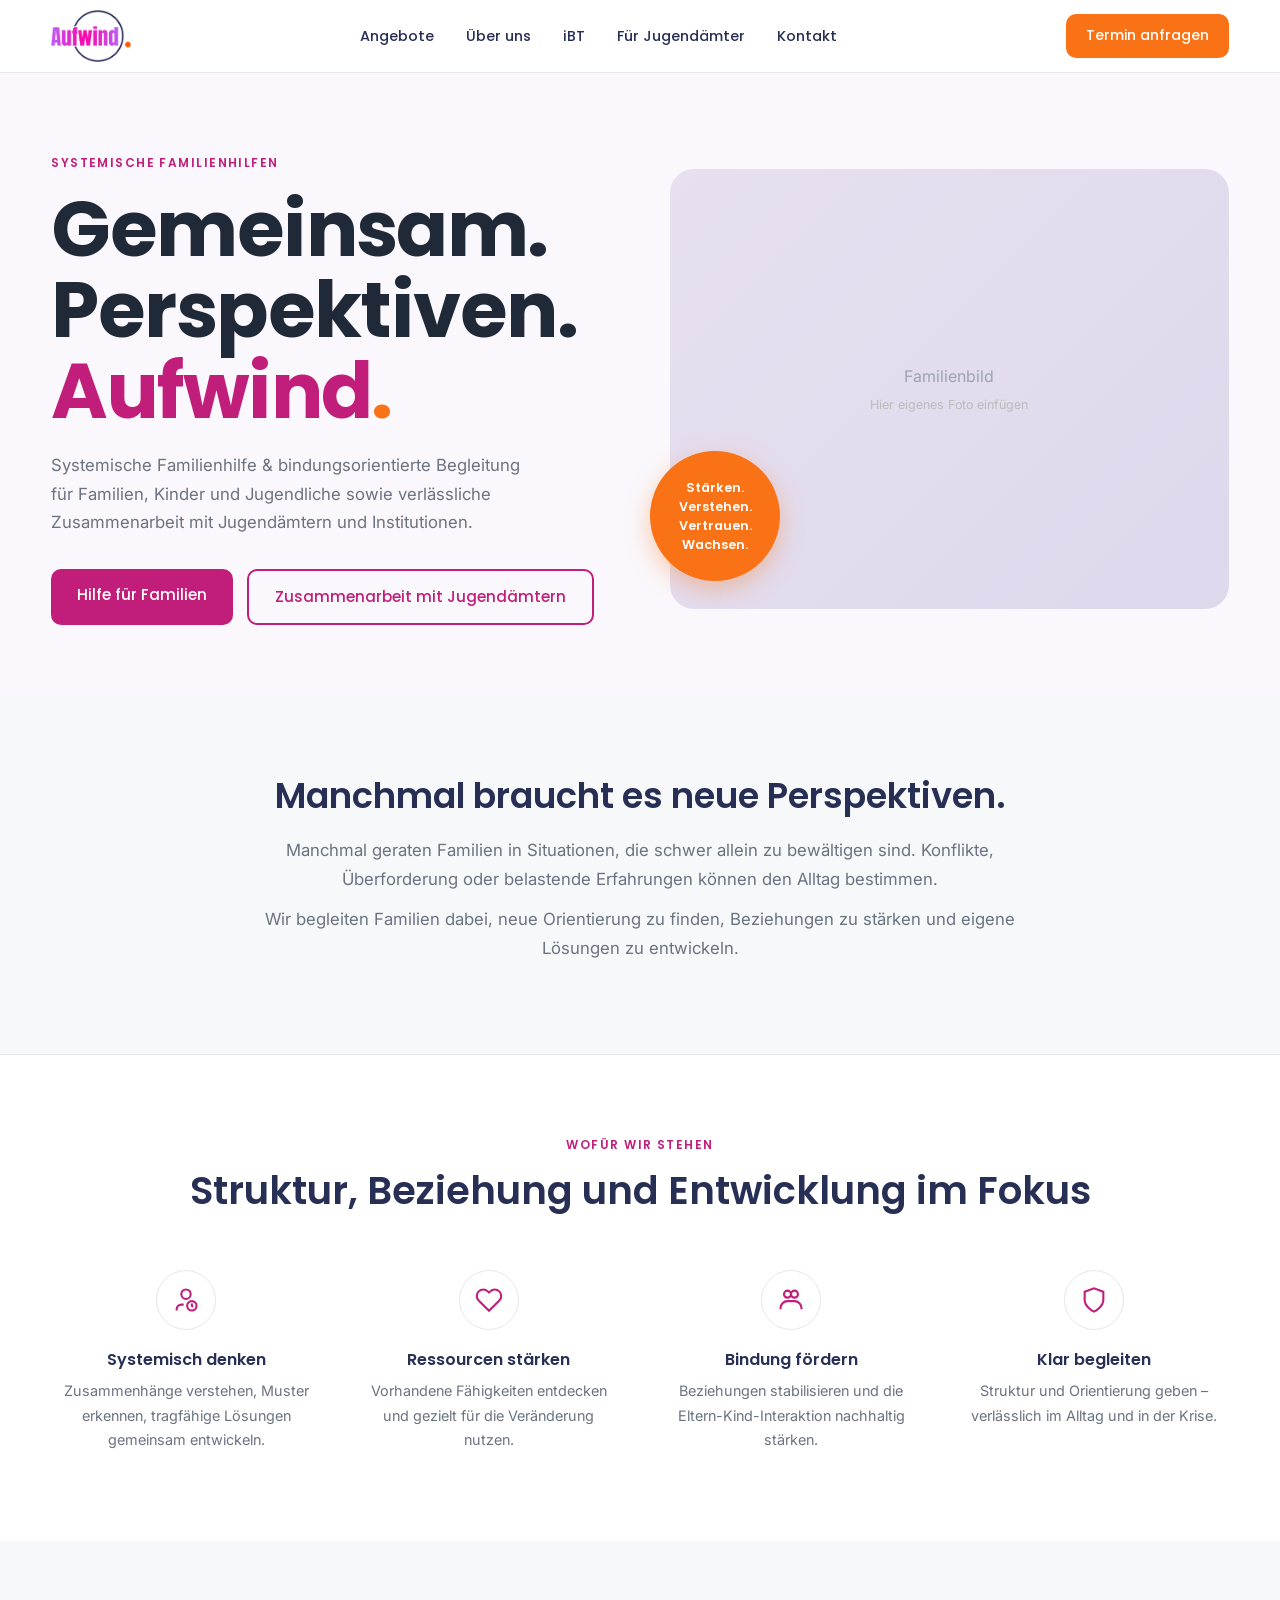
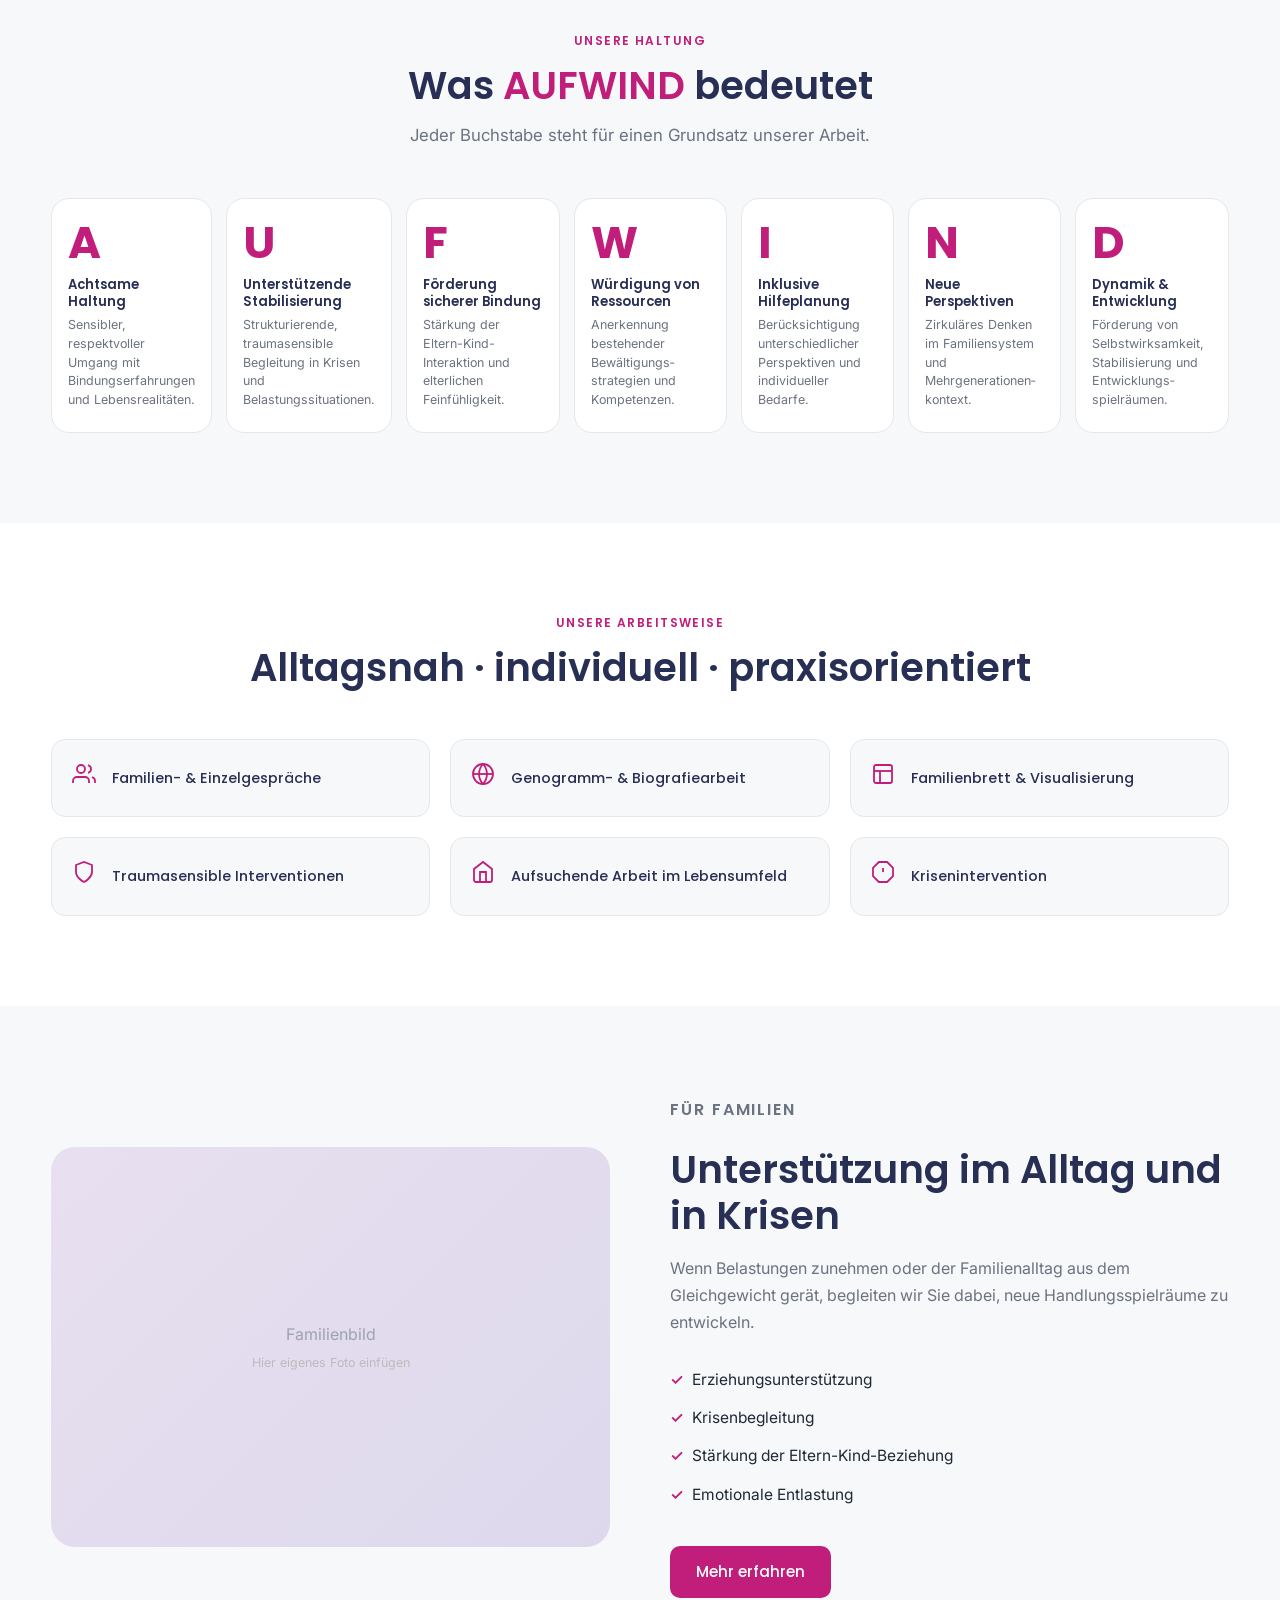
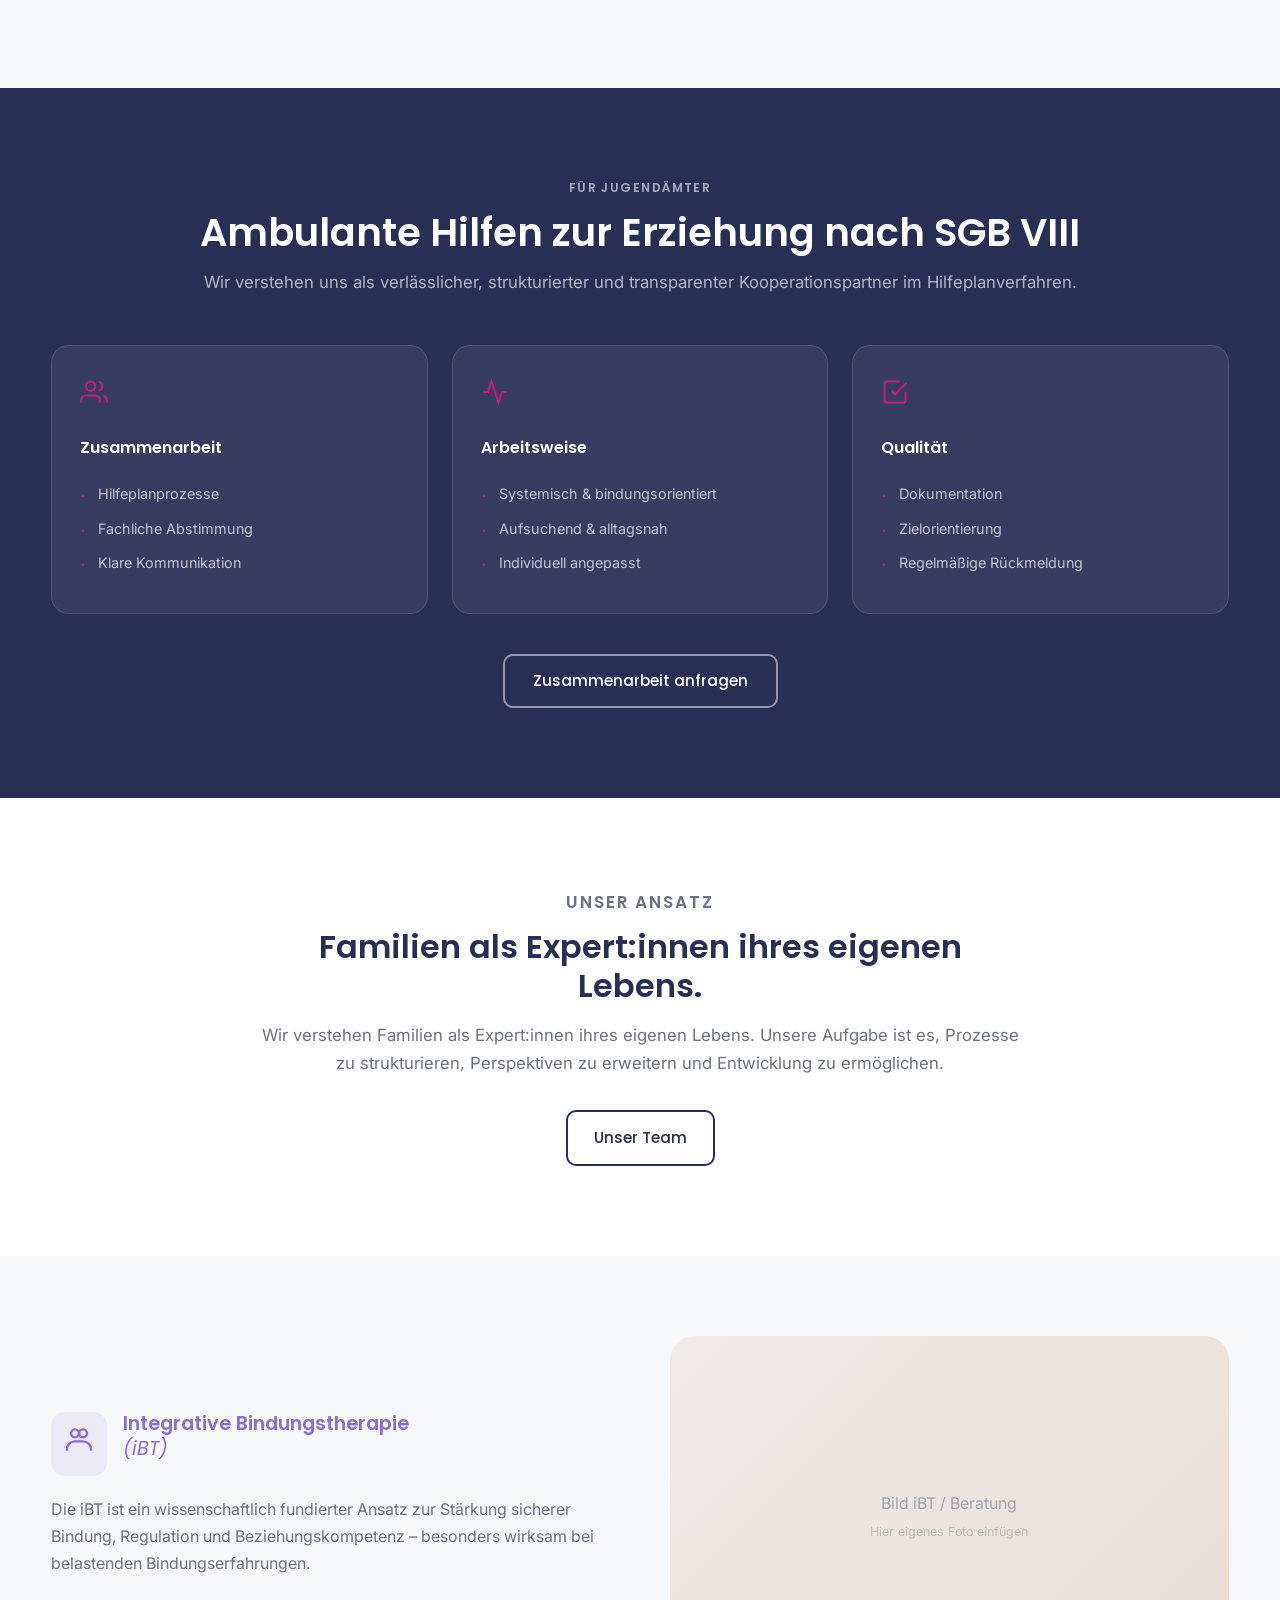
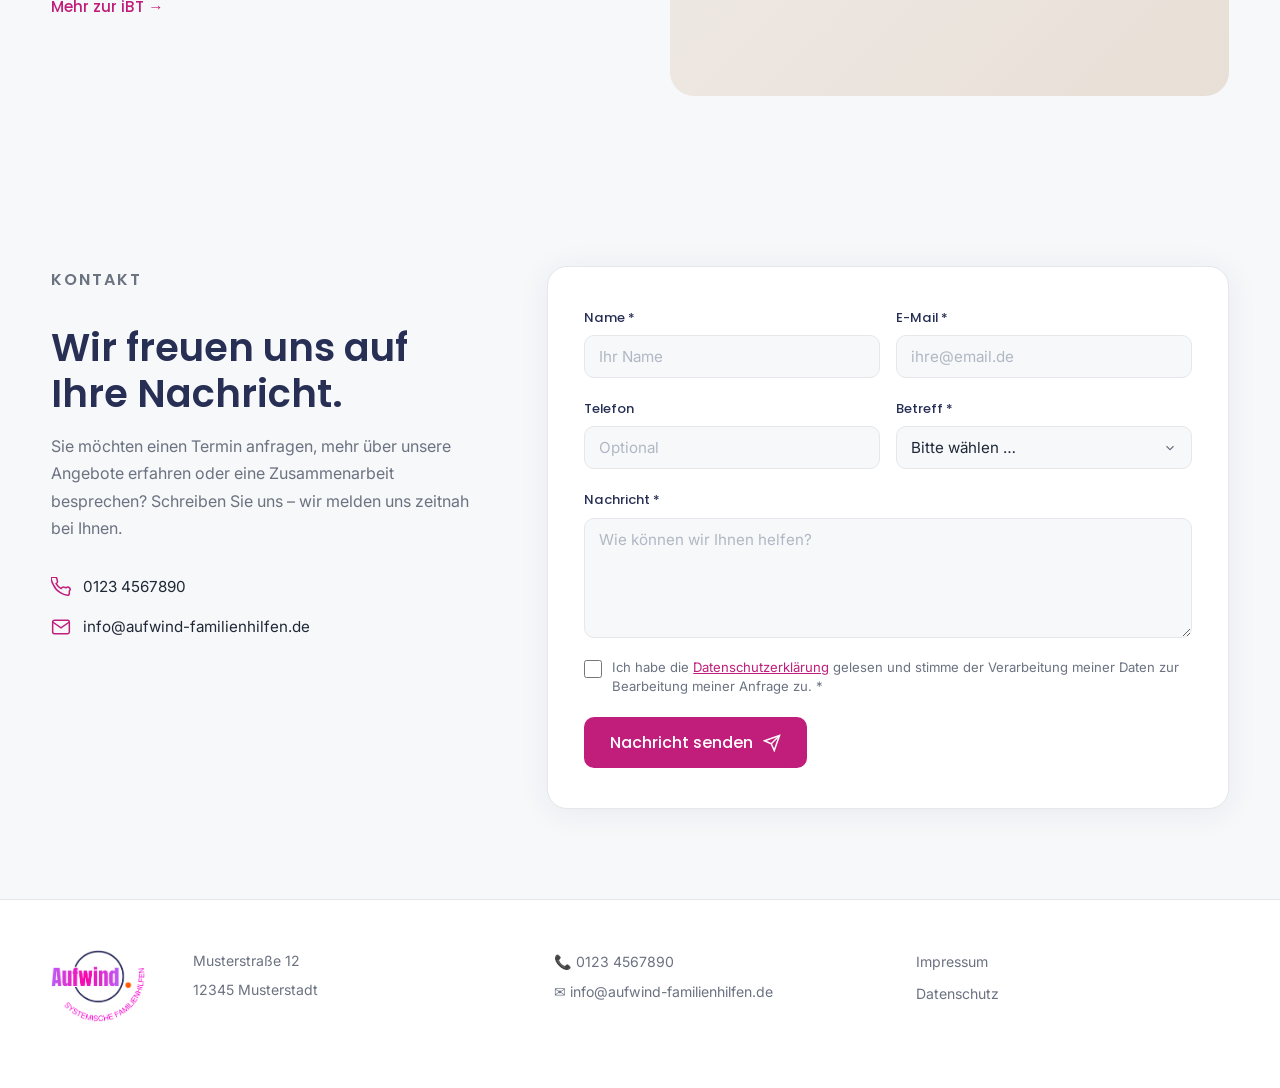
==== commit 3a2fc76e: "Add files via upload" ====
--- a/index.html
+++ b/index.html
@@ -288,7 +288,7 @@
     <p class="section-eyebrow center-text">UNSER ANSATZ</p>
     <h2>Familien als Expert:innen ihres eigenen Lebens.</h2>
     <p>Wir verstehen Familien als Expert:innen ihres eigenen Lebens. Unsere Aufgabe ist es, Prozesse zu strukturieren, Perspektiven zu erweitern und Entwicklung zu ermöglichen.</p>
-    <div style="margin-top:2rem;text-align:center;"><a href="ueber-uns.html" class="btn btn-outline-navy">Lerne unser Team kennen</a></div>
+    <div style="margin-top:2rem;text-align:center;"><a href="ueber-uns.html" class="btn btn-outline-navy">Unser Team</a></div>
   </div>
 </section>
 
--- a/style.css
+++ b/style.css
@@ -1048,6 +1048,7 @@
   margin-bottom: 2.5rem;
 }
 .faq-grid {
+  align-items: start;
   display: grid;
   grid-template-columns: repeat(2, 1fr);
   gap: 16px;
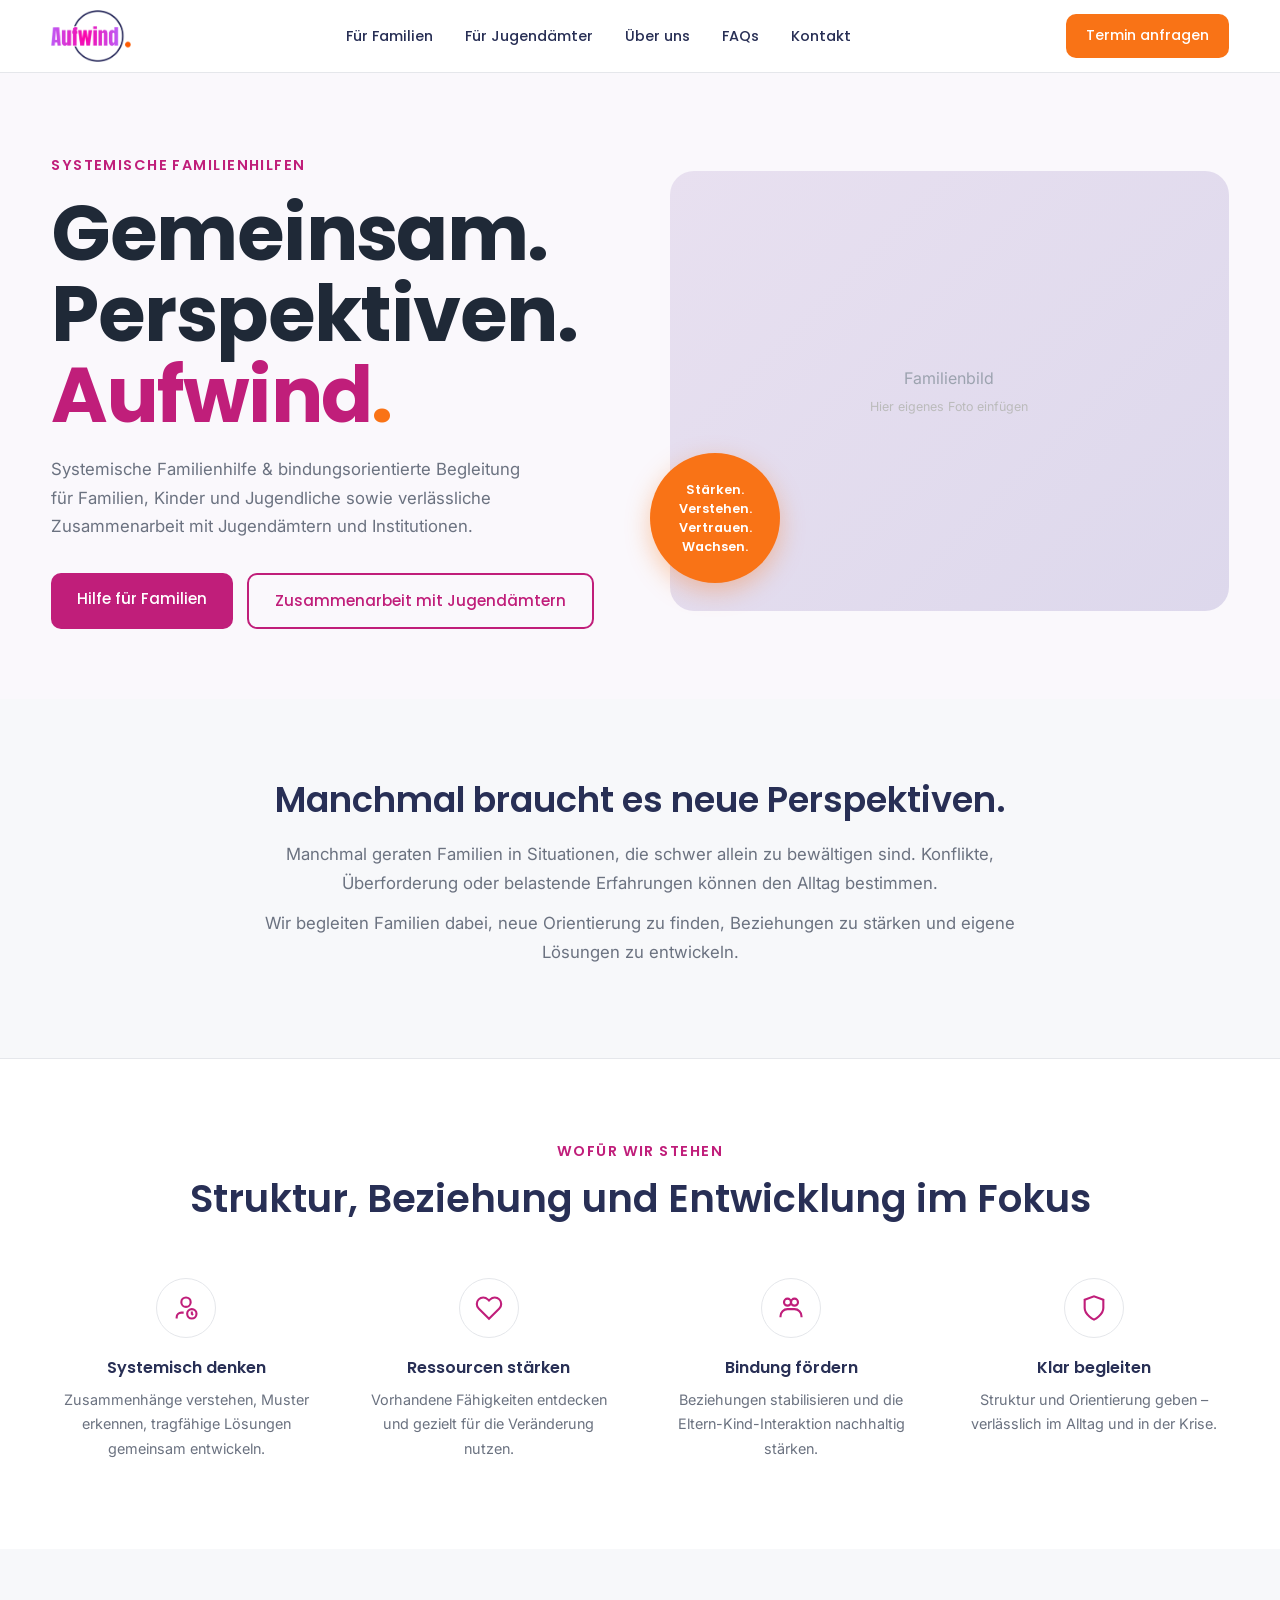
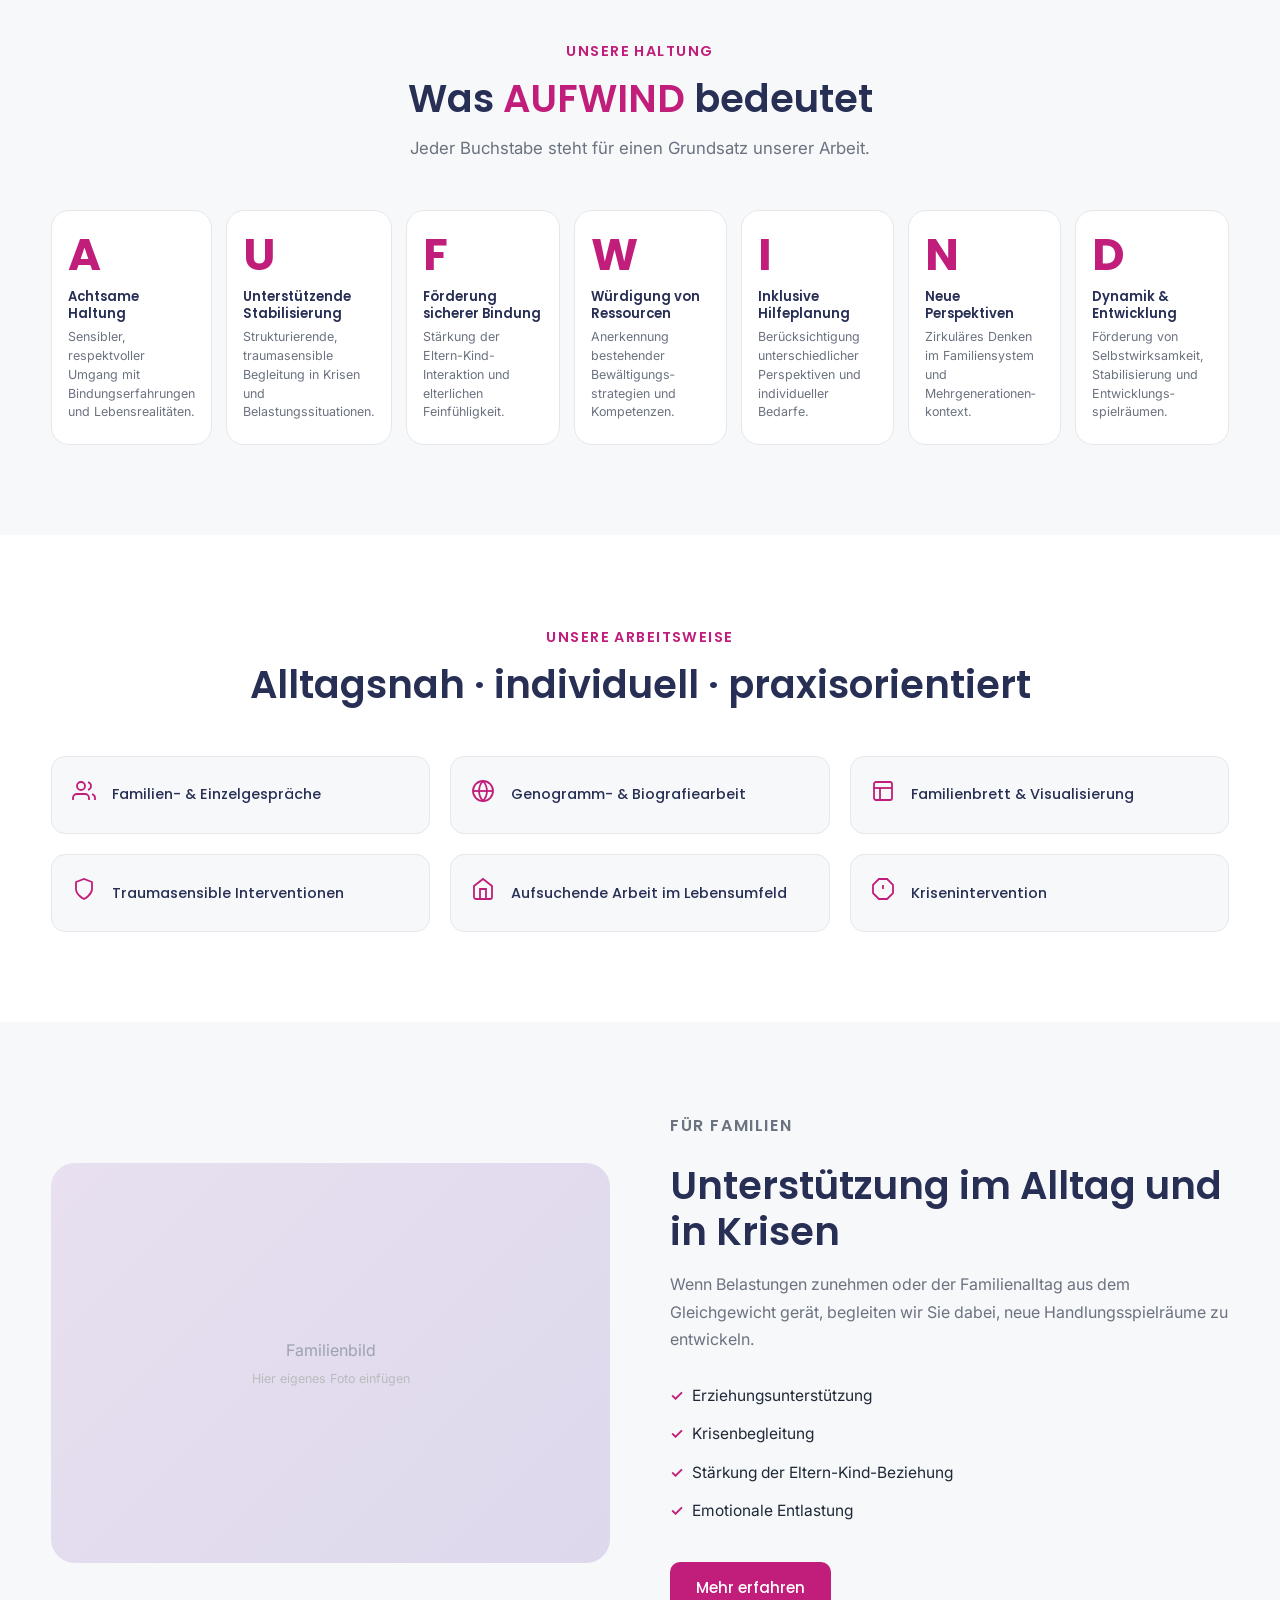
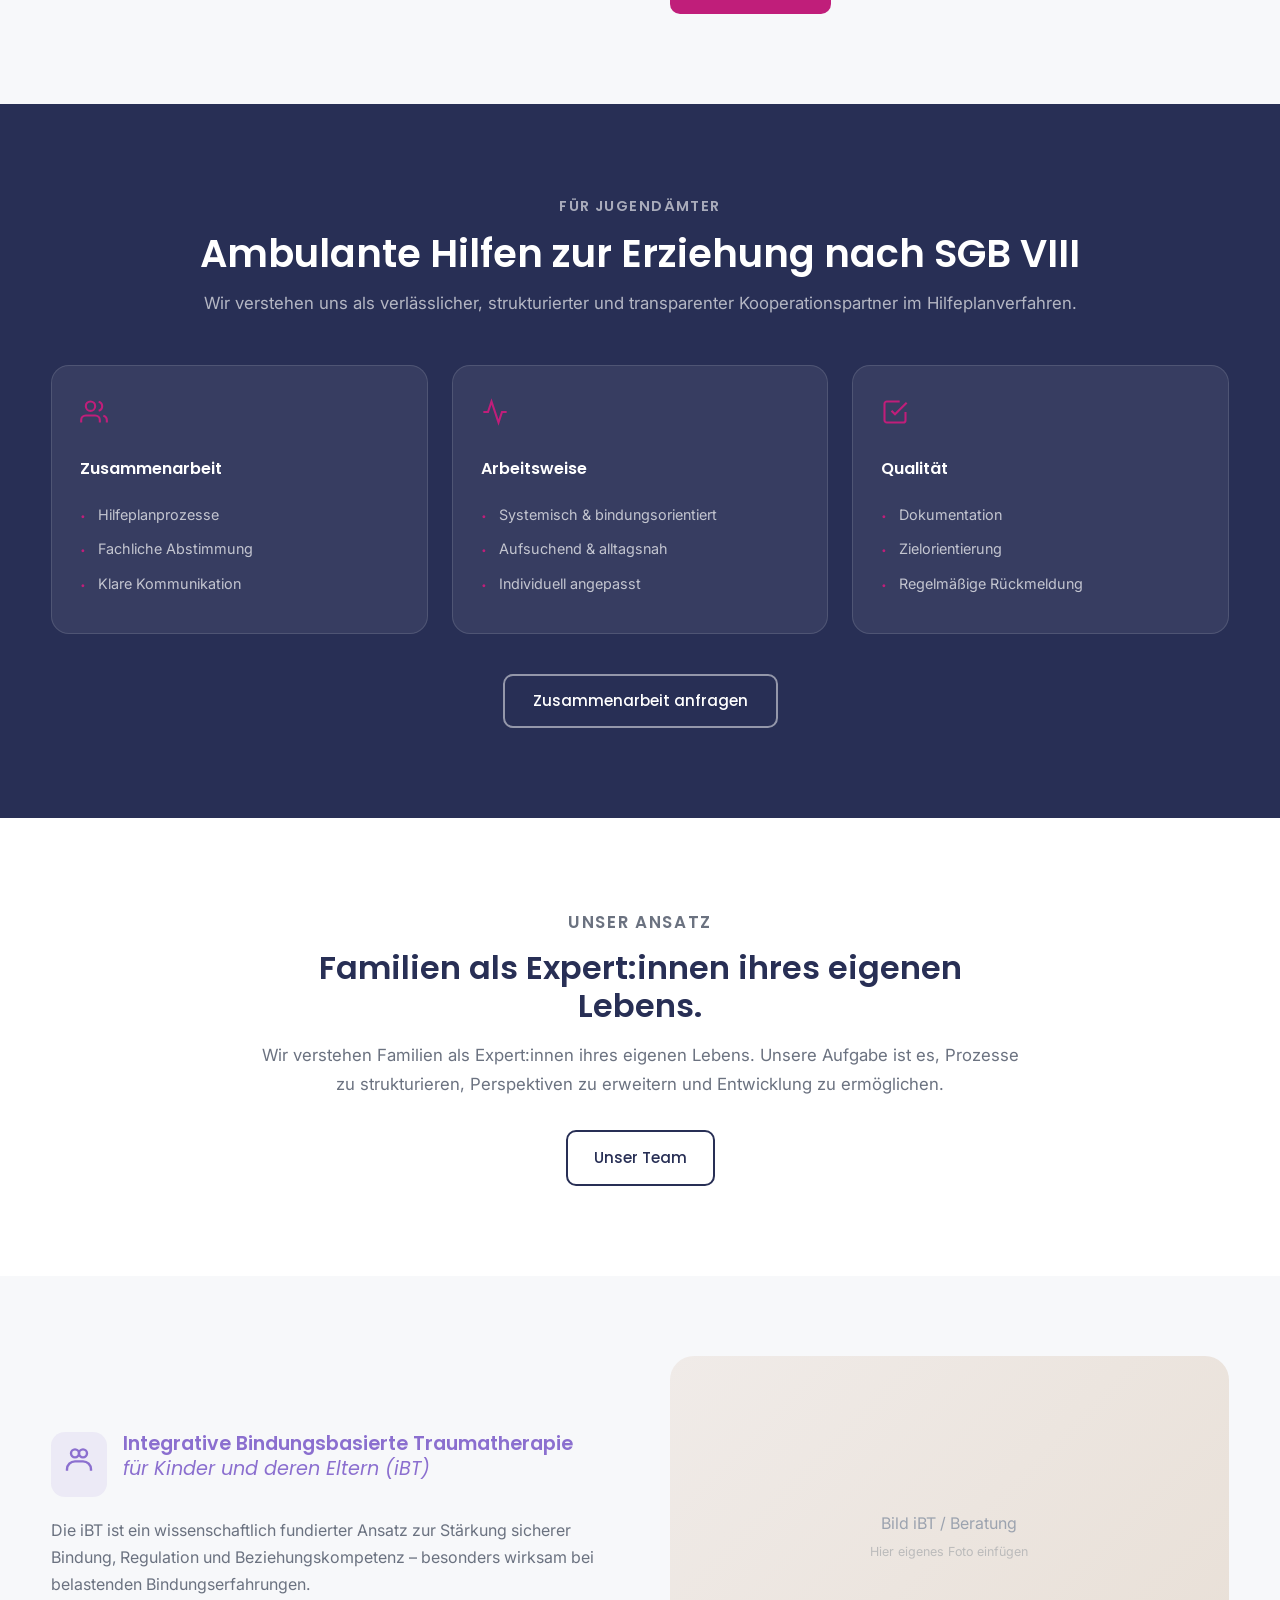
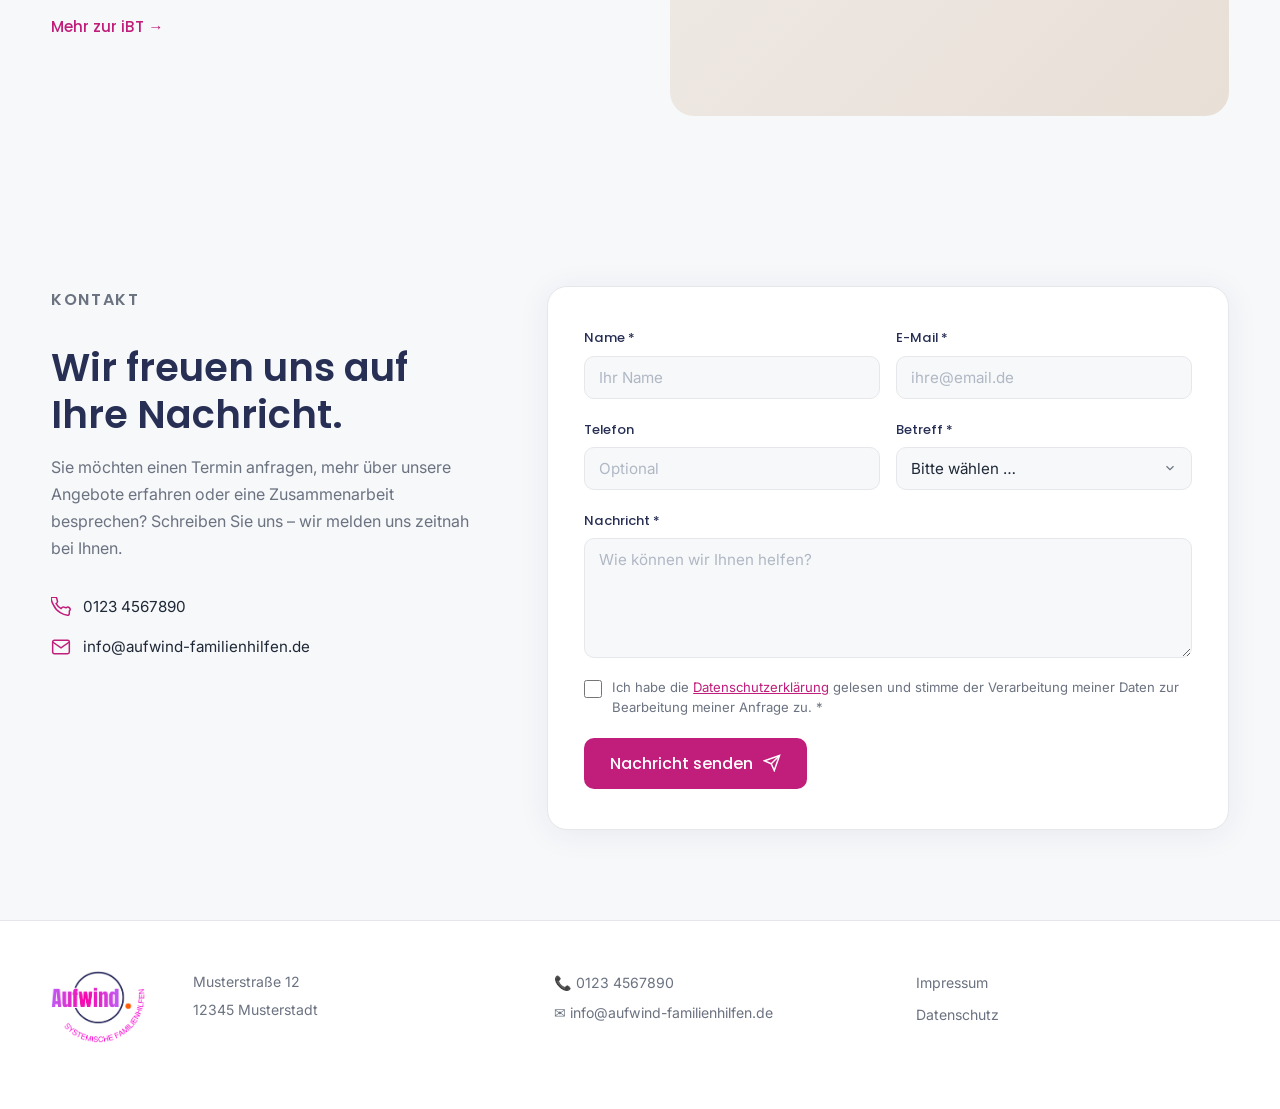
==== commit 58cccf07: "Add files via upload" ====
--- a/index.html
+++ b/index.html
@@ -25,10 +25,10 @@
       </a>
     </div>
     <nav class="main-nav" id="main-nav">
-      <a href="angebote.html">Angebote</a>
+      <a href="familien.html">Für Familien</a>
+      <a href="jugendaemter.html">Für Jugendämter</a>
       <a href="ueber-uns.html">Über uns</a>
-      <a href="ibt.html">iBT</a>
-      <a href="jugendaemter.html">Für Jugendämter</a>
+      <a href="faqs.html">FAQs</a>
       <a href="kontakt.html">Kontakt</a>
     </nav>
     <a href="kontakt.html" class="btn btn-orange nav-cta">Termin anfragen</a>
@@ -56,7 +56,7 @@
         Zusammenarbeit mit Jugendämtern und Institutionen.
       </p>
       <div class="hero-buttons">
-        <a href="angebote.html" class="btn btn-magenta">Hilfe für Familien</a>
+        <a href="familien.html" class="btn btn-magenta">Hilfe für Familien</a>
         <a href="jugendaemter.html" class="btn btn-outline-magenta">Zusammenarbeit mit Jugendämtern</a>
       </div>
     </div>
@@ -230,7 +230,7 @@
         <li>Stärkung der Eltern-Kind-Beziehung</li>
         <li>Emotionale Entlastung</li>
       </ul>
-      <a href="angebote.html" class="btn btn-magenta">Mehr erfahren</a>
+      <a href="familien.html" class="btn btn-magenta">Mehr erfahren</a>
     </div>
   </div>
 </section>
@@ -301,11 +301,11 @@
           <svg aria-hidden="true" width="32" height="32" fill="none" stroke="currentColor" stroke-width="1.8" viewBox="0 0 24 24"><circle cx="9" cy="7" r="3"/><circle cx="15" cy="7" r="3"/><path d="M3 20v-1a6 6 0 016-6h6a6 6 0 016 6v1"/></svg>
         </div>
         <div>
-          <h3 class="ibt-title">Integrative Bindungstherapie<br><em>(iBT)</em></h3>
+          <h3 class="ibt-title">Integrative Bindungsbasierte Traumatherapie<br><em>für Kinder und deren Eltern (iBT)</em></h3>
         </div>
       </div>
       <p>Die iBT ist ein wissenschaftlich fundierter Ansatz zur Stärkung sicherer Bindung, Regulation und Beziehungskompetenz – besonders wirksam bei belastenden Bindungserfahrungen.</p>
-      <a href="ibt.html" class="link-arrow" aria-label="Mehr zur integrativen Bindungstherapie erfahren">Mehr zur iBT <span aria-hidden="true">→</span></a>
+      <a href="ibt.html" class="link-arrow" aria-label="Mehr zur Integrativen Bindungsbasierten Traumatherapie für Kinder und deren Eltern erfahren">Mehr zur iBT <span aria-hidden="true">→</span></a>
     </div>
     <div class="ibt-image-wrap">
       <div class="ibt-img-placeholder">
--- a/style.css
+++ b/style.css
@@ -49,9 +49,9 @@
 
 .section-eyebrow {
   font-family: 'Poppins', sans-serif;
-  font-size: 0.75rem;
+  font-size: 0.9rem;
   font-weight: 600;
-  letter-spacing: 0.12em;
+  letter-spacing: 0.1em;
   color: var(--magenta);
   text-transform: uppercase;
   margin-bottom: 0.75rem;
@@ -222,9 +222,9 @@
 }
 .eyebrow {
   font-family: 'Poppins', sans-serif;
-  font-size: 0.75rem;
+  font-size: 0.9rem;
   font-weight: 600;
-  letter-spacing: 0.12em;
+  letter-spacing: 0.1em;
   color: var(--magenta);
   text-transform: uppercase;
   margin-bottom: 1rem;
@@ -788,7 +788,7 @@
   background: var(--bg);
 }
 .section-angebote-intro h2 { color: var(--navy); margin-bottom: 1.2rem; }
-.section-angebote-intro p { font-size: 1.05rem; color: var(--text-light); margin-bottom: 0.75rem; }
+.section-angebote-intro p:not(.section-eyebrow) { font-size: 1.05rem; color: var(--text-light); margin-bottom: 0.75rem; }
 
 /* Leistungsübersicht Grid */
 .section-leistungen-grid {
@@ -831,6 +831,23 @@
 }
 .leistung-overview-card h3 { font-size: 1rem; color: var(--navy); }
 .leistung-overview-card p { font-size: 0.88rem; color: var(--text-light); flex: 1; }
+.leistung-overview-img-placeholder {
+  border: 2px dashed var(--gray-light);
+  border-radius: 18px;
+  display: flex;
+  flex-direction: column;
+  align-items: center;
+  justify-content: center;
+  gap: 10px;
+  min-height: 180px;
+  background: var(--bg);
+}
+.leistung-overview-img-placeholder p {
+  font-size: 0.8rem;
+  color: #b0b8cc;
+  margin: 0;
+  text-align: center;
+}
 .leistung-link {
   font-family: 'Poppins', sans-serif;
   font-size: 0.85rem;
@@ -869,7 +886,7 @@
 .leistung-img-violet { background: linear-gradient(135deg, #ede9f7 0%, #ddd4f0 100%); }
 .leistung-img-warm   { background: linear-gradient(135deg, #fef3e8 0%, #fde8cc 100%); }
 .leistung-detail-text h2 { color: var(--navy); margin-bottom: 1rem; }
-.leistung-detail-text p  { font-size: 1rem; color: var(--text-light); margin-bottom: 0.75rem; }
+.leistung-detail-text p:not(.section-eyebrow)  { font-size: 1rem; color: var(--text-light); margin-bottom: 0.75rem; }
 .leistung-subtitle {
   font-size: 0.95rem;
   color: var(--navy);
@@ -1430,7 +1447,7 @@
   align-items: center;
 }
 .ja-intro-text h2 { color: var(--navy); margin-bottom: 1rem; }
-.ja-intro-text p  { font-size: 1rem; color: var(--text-light); margin-bottom: 0.75rem; }
+.ja-intro-text p:not(.section-eyebrow)  { font-size: 1rem; color: var(--text-light); margin-bottom: 0.75rem; }
 .sgb-badges { display: flex; flex-wrap: wrap; gap: 8px; margin-top: 1.5rem; }
 .sgb-badge {
   background: var(--navy);
@@ -1459,42 +1476,58 @@
 /* Portfolio */
 .section-ja-portfolio { padding: 80px 0; background: #fff; border-top: 1px solid var(--gray-light); }
 .ja-portfolio-heading { color: var(--navy); margin-bottom: 2.5rem; }
-.ja-portfolio-grid {
-  display: grid;
-  grid-template-columns: repeat(3, 1fr);
-  gap: 24px;
-}
-.ja-portfolio-card {
-  background: var(--bg);
-  border: 1px solid var(--gray-light);
-  border-radius: 18px;
-  padding: 28px 24px;
-  transition: box-shadow 0.2s, border-color 0.2s;
-}
-.ja-portfolio-card:hover { box-shadow: 0 8px 24px rgba(40,47,85,.1); border-color: rgba(40,47,85,.2); }
-.ja-portfolio-header {
-  display: flex;
-  align-items: center;
-  gap: 12px;
+.ja-service-list {
+  display: flex;
+  flex-direction: column;
+  gap: 0;
+  max-width: 900px;
+  margin: 0 auto;
+}
+.ja-service-strip {
+  display: grid;
+  grid-template-columns: 160px 1fr;
+  gap: 48px;
+  padding: 40px 0;
+  border-bottom: 1px solid var(--gray-light);
+}
+.ja-service-strip:first-child { border-top: 1px solid var(--gray-light); }
+.ja-service-left {
+  display: flex;
+  flex-direction: column;
+  align-items: flex-start;
+  padding-top: 3px;
+}
+.ja-para-large {
+  font-family: 'Poppins', sans-serif;
+  font-size: 1.5rem;
+  font-weight: 700;
+  color: var(--navy);
+  line-height: 1.15;
+  margin-bottom: 8px;
+}
+.ja-para-sub {
+  font-family: 'Inter', sans-serif;
+  font-size: 0.78rem;
+  color: var(--text-light);
+  line-height: 1.4;
+}
+.ja-service-right h3 {
+  font-size: 1.1rem;
+  color: var(--navy);
+  margin: 0 0 0.75rem;
+}
+.ja-service-right p {
+  font-size: 1rem;
+  color: var(--text-light);
+  line-height: 1.7;
   margin-bottom: 1rem;
 }
-.ja-para {
-  background: var(--navy);
-  color: #fff;
-  font-family: 'Poppins', sans-serif;
-  font-size: 0.75rem;
-  font-weight: 600;
-  padding: 4px 10px;
-  border-radius: 20px;
-  white-space: nowrap;
-}
-.ja-portfolio-card h3 { font-size: 1rem; color: var(--navy); margin: 0; }
-.ja-list { list-style: none; padding: 0; margin: 0.75rem 0 0; }
+.ja-list { list-style: none; padding: 0; margin: 0; }
 .ja-list li {
   font-family: 'Inter', sans-serif;
   font-size: 0.88rem;
   color: var(--text-light);
-  padding: 5px 0 5px 18px;
+  padding: 4px 0 4px 18px;
   position: relative;
   line-height: 1.5;
 }
@@ -1510,7 +1543,7 @@
   align-items: center;
 }
 .ja-koop-text h2 { color: var(--navy); margin-bottom: 1rem; }
-.ja-koop-text p  { font-size: 1rem; color: var(--text-light); margin-bottom: 0.75rem; }
+.ja-koop-text p:not(.section-eyebrow)  { font-size: 1rem; color: var(--text-light); margin-bottom: 0.75rem; }
 .koop-punkte { display: flex; flex-direction: column; gap: 16px; margin-top: 1.5rem; }
 .koop-punkt  { display: flex; align-items: flex-start; gap: 14px; }
 .koop-punkt-icon {
@@ -1585,19 +1618,25 @@
 .section-ja-warum { padding: 80px 0; background: #fff; border-top: 1px solid var(--gray-light); }
 .ja-warum-heading { color: var(--navy); margin-bottom: 2.5rem; }
 .warum-grid {
-  display: grid;
-  grid-template-columns: repeat(4, 1fr);
-  gap: 20px;
+  display: flex;
+  flex-direction: column;
+  gap: 0;
+  max-width: 820px;
+  margin: 0 auto;
 }
 .warum-card {
-  background: var(--bg);
-  border: 1px solid var(--gray-light);
-  border-radius: 18px;
-  padding: 28px 22px;
-}
-.warum-icon { color: var(--magenta); margin-bottom: 1rem; }
-.warum-card h3 { font-size: 0.95rem; color: var(--navy); margin-bottom: 0.5rem; }
-.warum-card p  { font-size: 0.85rem; color: var(--text-light); line-height: 1.6; margin: 0; }
+  display: flex;
+  align-items: flex-start;
+  gap: 24px;
+  padding: 24px 0;
+  border-bottom: 1px solid var(--gray-light);
+  background: transparent;
+}
+.warum-card:first-child { border-top: 1px solid var(--gray-light); }
+.warum-icon { color: var(--magenta); flex-shrink: 0; padding-top: 2px; }
+.warum-card-body { flex: 1; }
+.warum-card h3 { font-size: 1rem; color: var(--navy); margin: 0 0 0.35rem; }
+.warum-card p  { font-size: 1rem; color: var(--text-light); line-height: 1.65; margin: 0; }
 
 
 /* ══════════════════════════════════════════════════════════════
@@ -1889,50 +1928,70 @@
   align-items: start;
 }
 .ueber-warum-text h2 { color: var(--navy); margin-bottom: 1rem; }
-.ueber-warum-text p  { font-size: 1rem; color: var(--text-light); margin-bottom: 0.75rem; }
+.ueber-warum-text p:not(.section-eyebrow)  { font-size: 1rem; color: var(--text-light); margin-bottom: 0.75rem; }
 .ueber-quote {
   background: var(--navy);
   border-radius: 20px;
-  padding: 36px 32px;
+  padding: 32px 32px 36px;
   color: #fff;
   margin: 0;
 }
+.ueber-quote-author {
+  display: flex;
+  align-items: center;
+  gap: 14px;
+  margin-bottom: 20px;
+}
+.ueber-quote-photo {
+  width: 52px;
+  height: 52px;
+  border-radius: 50%;
+  background: rgba(255,255,255,0.12);
+  border: 2px dashed rgba(255,255,255,0.25);
+  flex-shrink: 0;
+  display: flex;
+  align-items: center;
+  justify-content: center;
+}
+.ueber-quote cite {
+  font-family: 'Inter', sans-serif;
+  font-size: 0.88rem;
+  color: rgba(255,255,255,0.65);
+  font-style: normal;
+  line-height: 1.4;
+}
 .ueber-quote p {
   font-family: 'Poppins', sans-serif;
   font-size: 1.05rem;
   font-style: italic;
-  line-height: 1.6;
+  line-height: 1.65;
   color: rgba(255,255,255,0.9);
-  margin-bottom: 1.25rem;
-}
-.ueber-quote cite {
-  font-family: 'Inter', sans-serif;
-  font-size: 0.85rem;
-  color: rgba(255,255,255,0.55);
-  font-style: normal;
+  margin: 0;
 }
 
 /* Team */
 .section-ueber-team { padding: 80px 0; background: var(--bg); border-top: 1px solid var(--gray-light); }
 .ueber-team-heading { color: var(--navy); margin-bottom: 2.5rem; }
 .team-grid {
-  display: grid;
-  grid-template-columns: repeat(2, 1fr);
+  display: flex;
+  flex-direction: column;
   gap: 28px;
-  
+  max-width: 860px;
   margin: 0 auto;
 }
 .team-card {
   background: #fff;
   border: 1px solid var(--gray-light);
   border-radius: 20px;
-  padding: 28px;
-  display: flex;
-  gap: 24px;
+  padding: 36px;
+  display: flex;
+  gap: 40px;
   align-items: flex-start;
 }
 .team-photo-placeholder {
-  width: 90px; height: 90px; min-width: 90px;
+  width: 180px;
+  min-width: 180px;
+  aspect-ratio: 3 / 4;
   border-radius: 16px;
   background: linear-gradient(135deg, #ede9f7, #ddd4f0);
   display: flex;
@@ -1940,14 +1999,15 @@
   align-items: center;
   justify-content: center;
   color: #9ca3af;
-  font-size: 0.7rem;
-  gap: 4px;
+  font-size: 0.75rem;
+  gap: 8px;
   text-align: center;
 }
-.team-info h3   { font-size: 1rem; color: var(--navy); margin-bottom: 3px; }
-.team-role      { font-size: 0.85rem; color: var(--violet); margin-bottom: 0.6rem; font-style: italic; }
-.team-bio       { font-size: 0.88rem; color: var(--text-light); line-height: 1.6; margin-bottom: 0.75rem; }
-.team-tags      { display: flex; flex-wrap: wrap; gap: 6px; }
+.team-info h3   { font-size: 1.3rem; color: var(--navy); margin-bottom: 4px; }
+.team-role      { font-size: 0.88rem; color: var(--violet); margin-bottom: 1rem; font-style: italic; line-height: 1.5; }
+.team-bio       { font-size: 0.92rem; color: var(--text-light); line-height: 1.7; margin-bottom: 0.75rem; }
+.team-bio-vision { border-top: 1px solid var(--gray-light); padding-top: 0.75rem; margin-top: 0.25rem; font-style: italic; }
+.team-tags      { display: flex; flex-wrap: wrap; gap: 6px; margin-top: 0.5rem; }
 .team-tag {
   background: var(--bg);
   border: 1px solid var(--gray-light);
@@ -2012,7 +2072,7 @@
   align-items: center;
 }
 .ueber-methoden-text h2 { color: var(--navy); margin-bottom: 1rem; }
-.ueber-methoden-text p  { font-size: 1rem; color: var(--text-light); margin-bottom: 0.75rem; }
+.ueber-methoden-text p:not(.section-eyebrow)  { font-size: 1rem; color: var(--text-light); margin-bottom: 0.75rem; }
 .methoden-liste  { display: grid; grid-template-columns: 1fr 1fr; gap: 8px 24px; margin-top: 1.25rem; }
 .methoden-item   { display: flex; align-items: flex-start; gap: 10px; }
 .methoden-dot    { width: 7px; height: 7px; min-width: 7px; border-radius: 50%; background: var(--magenta); margin-top: 7px; }
@@ -2084,9 +2144,8 @@
   .ja-hero-layout,
   .ja-intro-layout,
   .ja-koop-layout      { grid-template-columns: 1fr; gap: 40px; }
-  .ja-portfolio-grid   { grid-template-columns: repeat(2, 1fr); }
   .trust-grid          { grid-template-columns: repeat(2, 1fr); }
-  .warum-grid          { grid-template-columns: repeat(2, 1fr); }
+  .ja-service-strip    { grid-template-columns: 120px 1fr; gap: 32px; }
   .qualitaet-grid      { grid-template-columns: 1fr 1fr; }
 
   /* iBT */
@@ -2116,8 +2175,7 @@
   /* Jugendämter */
   .ja-hero-h1          { font-size: 2rem; }
   .trust-grid          { grid-template-columns: 1fr 1fr; gap: 14px; }
-  .ja-portfolio-grid   { grid-template-columns: 1fr; }
-  .warum-grid          { grid-template-columns: 1fr 1fr; }
+  .ja-service-strip    { grid-template-columns: 1fr; gap: 16px; }
   .ja-ablauf-grid      { flex-direction: column; gap: 16px; }
   .ja-ablauf-connector { display: none; }
 
@@ -2128,8 +2186,8 @@
   .ibt-step            { flex: 1 1 100%; }
 
   /* Über uns */
-  .team-card           { flex-direction: column; }
-  .team-photo-placeholder { width: 100%; height: 140px; border-radius: 14px; }
+  .team-card           { flex-direction: column; padding: 24px; gap: 24px; }
+  .team-photo-placeholder { width: 100%; min-width: unset; aspect-ratio: 4 / 3; border-radius: 14px; }
   .quali-grid          { grid-template-columns: 1fr; }
   .werte-grid          { grid-template-columns: 1fr; }
   .aufwind-grid-ueber  { flex-wrap: wrap; }
@@ -2167,7 +2225,7 @@
 
 @media (max-width: 480px) {
   .trust-grid  { grid-template-columns: 1fr; }
-  .warum-grid  { grid-template-columns: 1fr; }
+  .ja-service-strip    { padding: 28px 0; }
   .aufwind-grid-ueber .aufwind-card { flex: 1 1 100%; }
 }
 
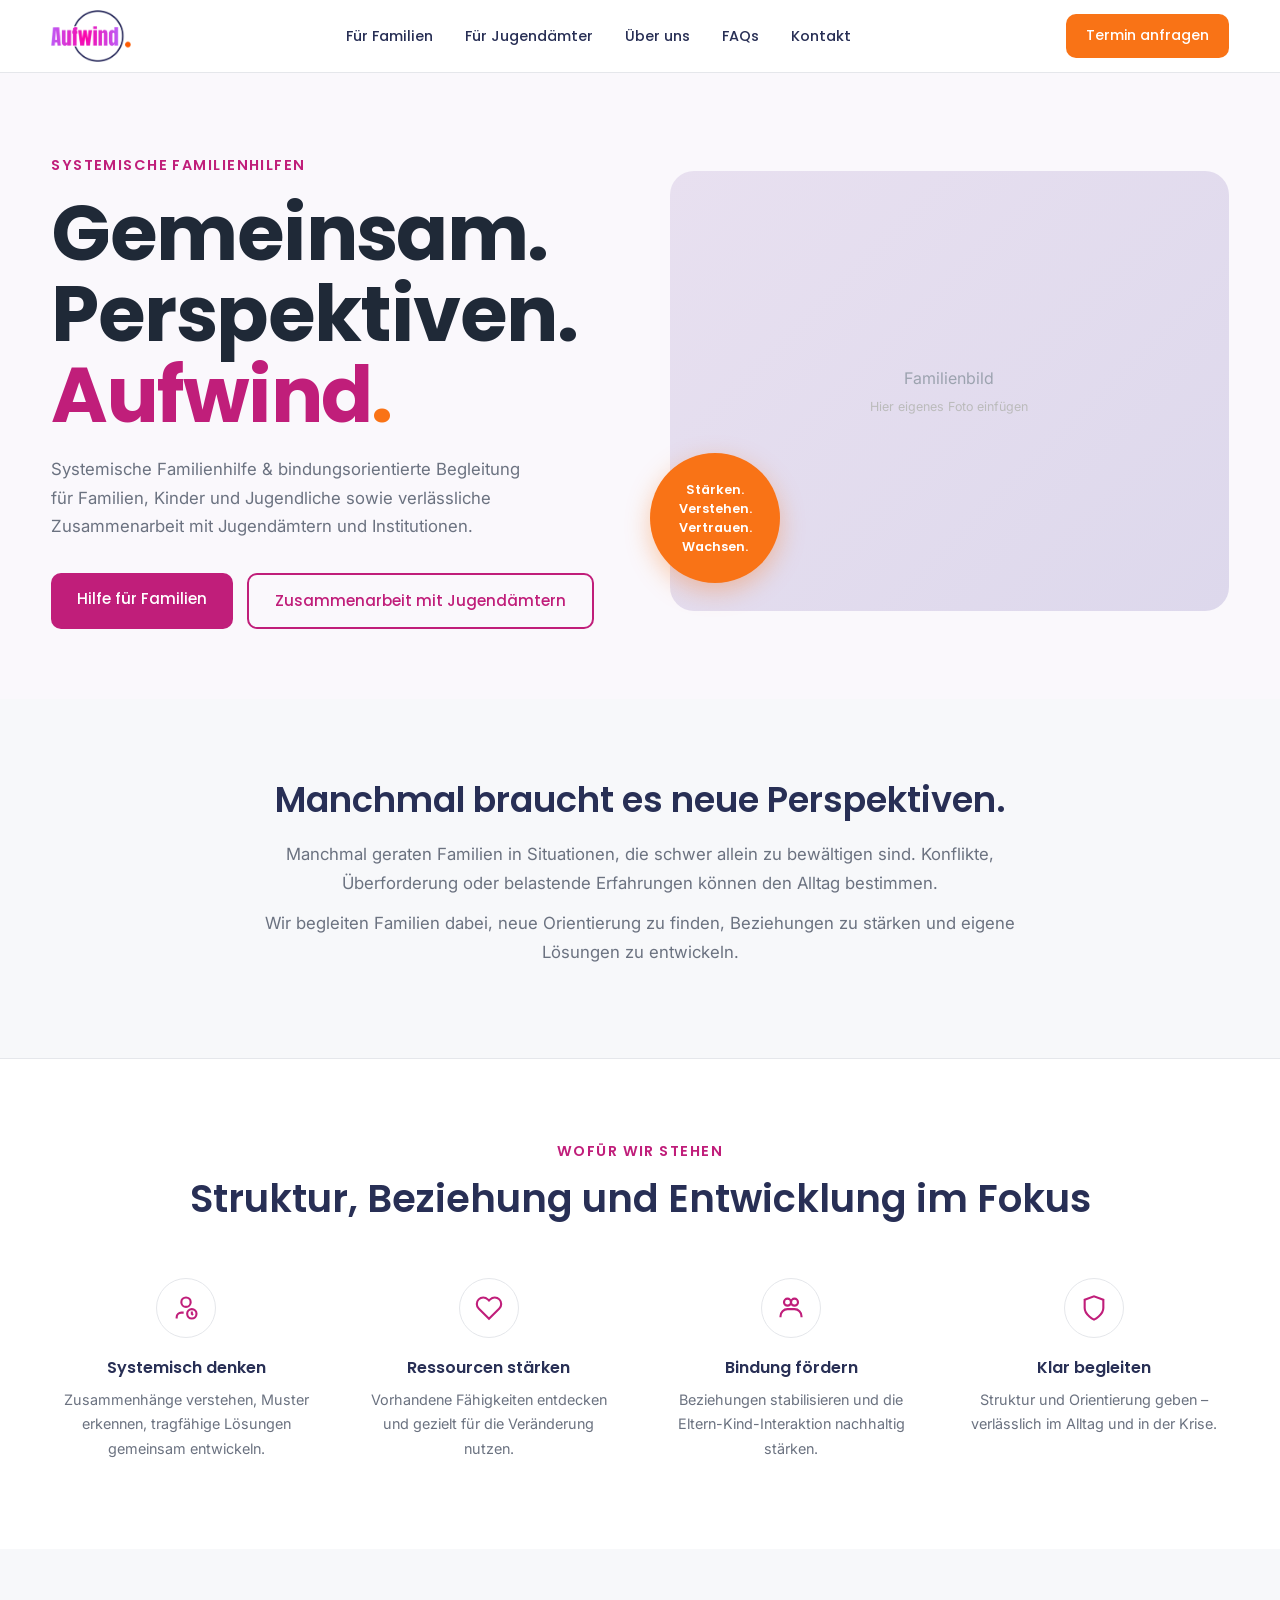
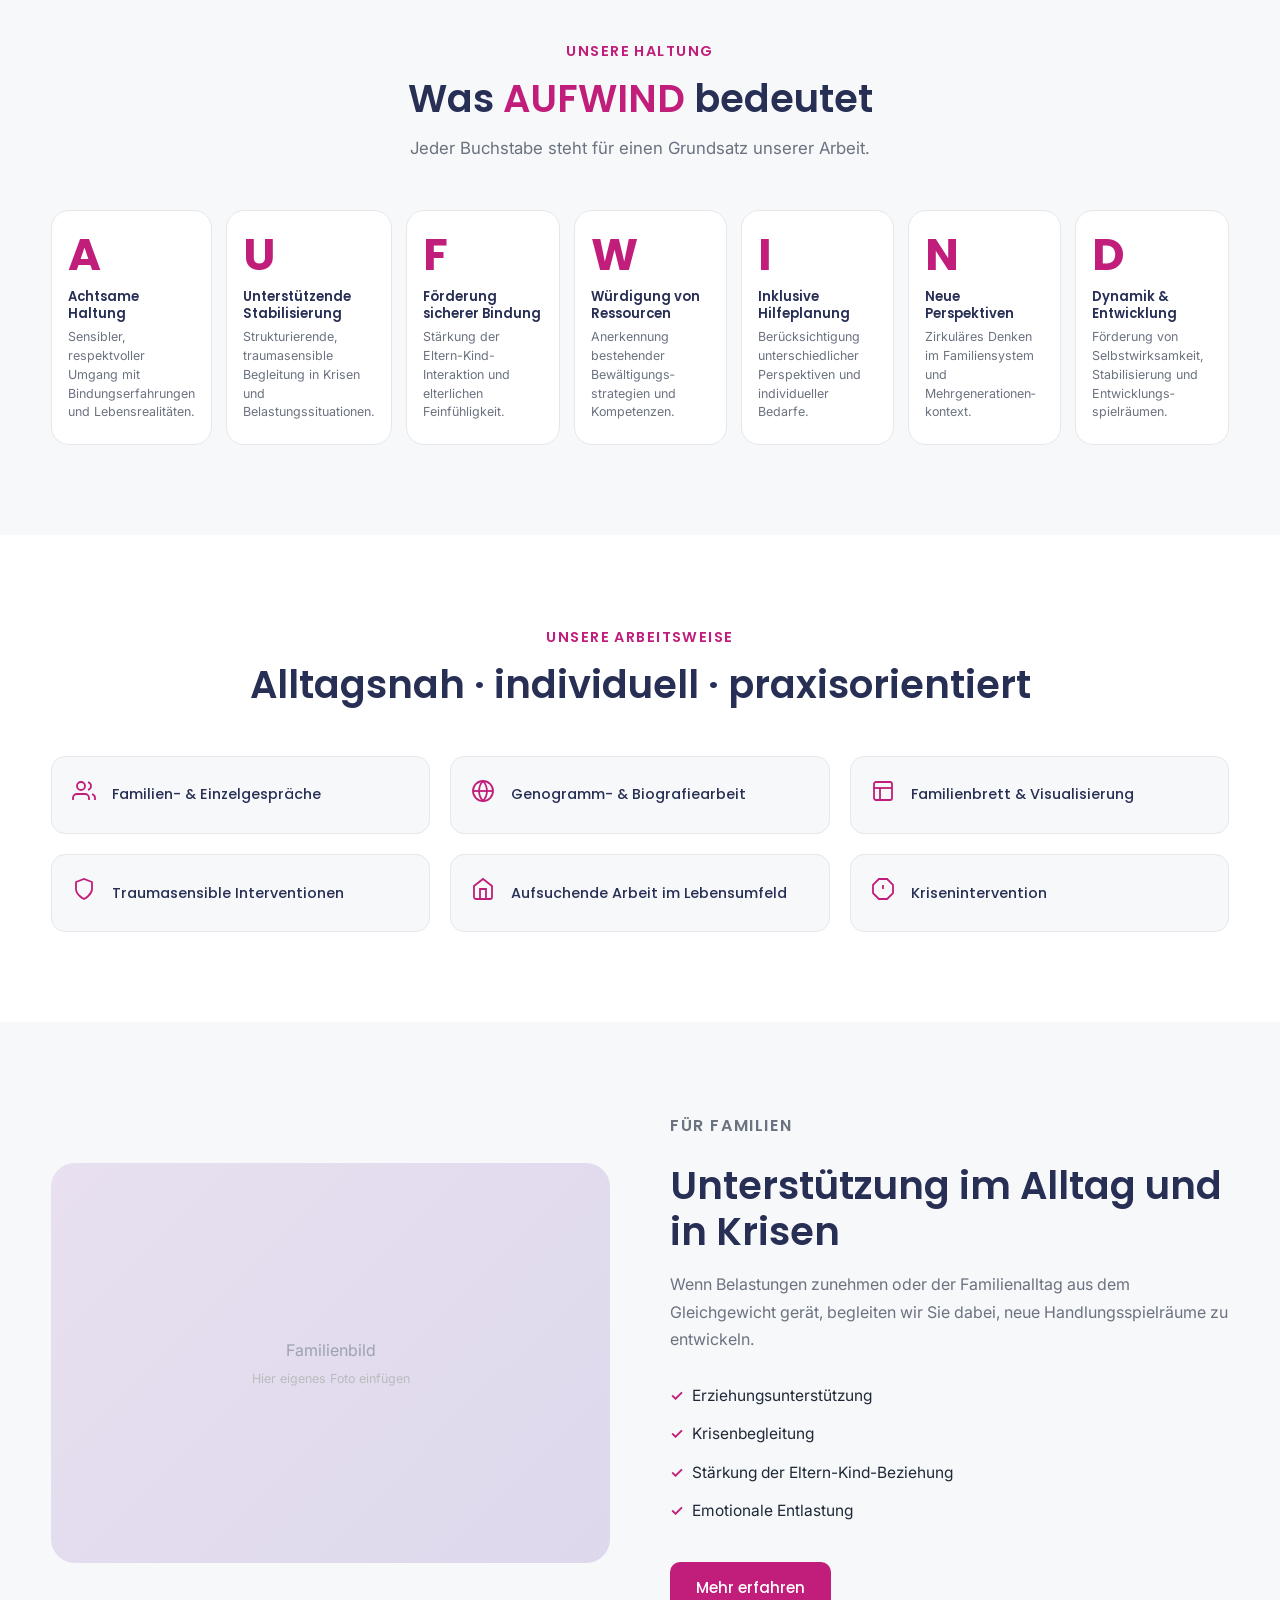
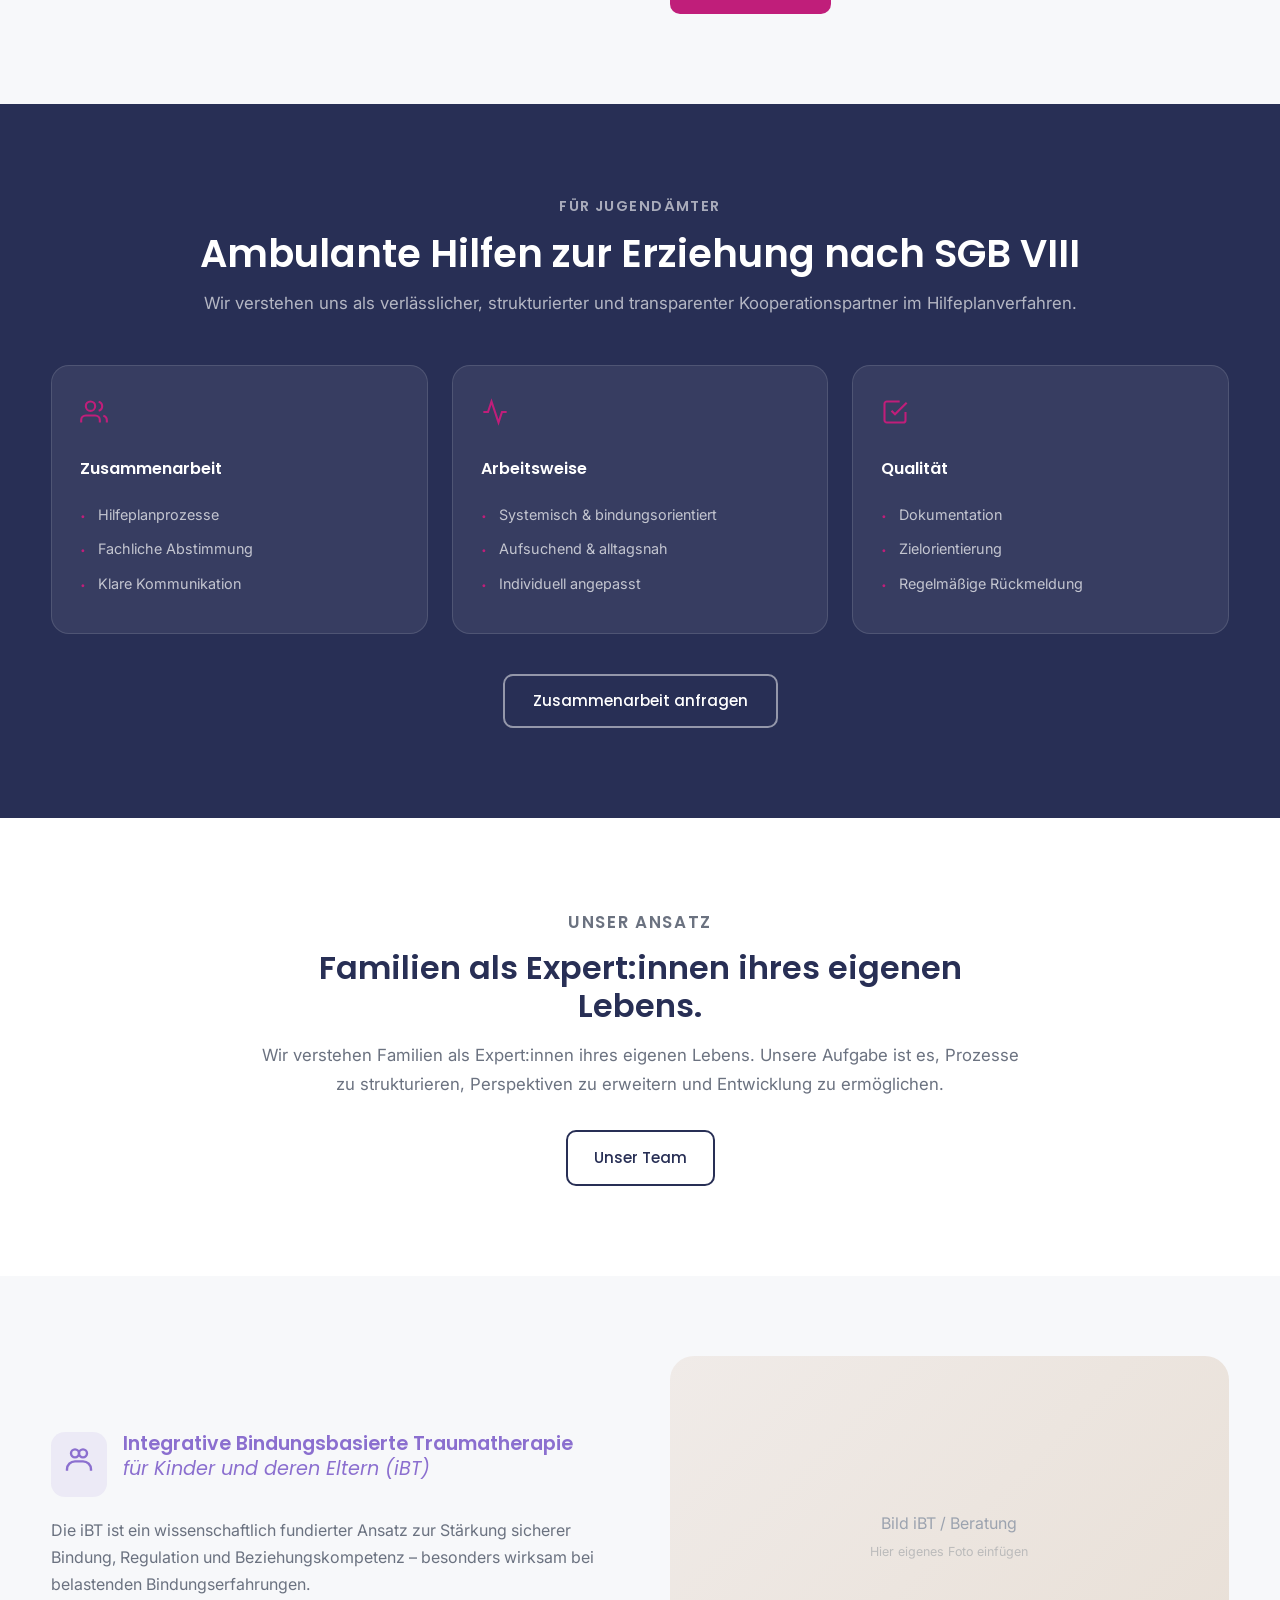
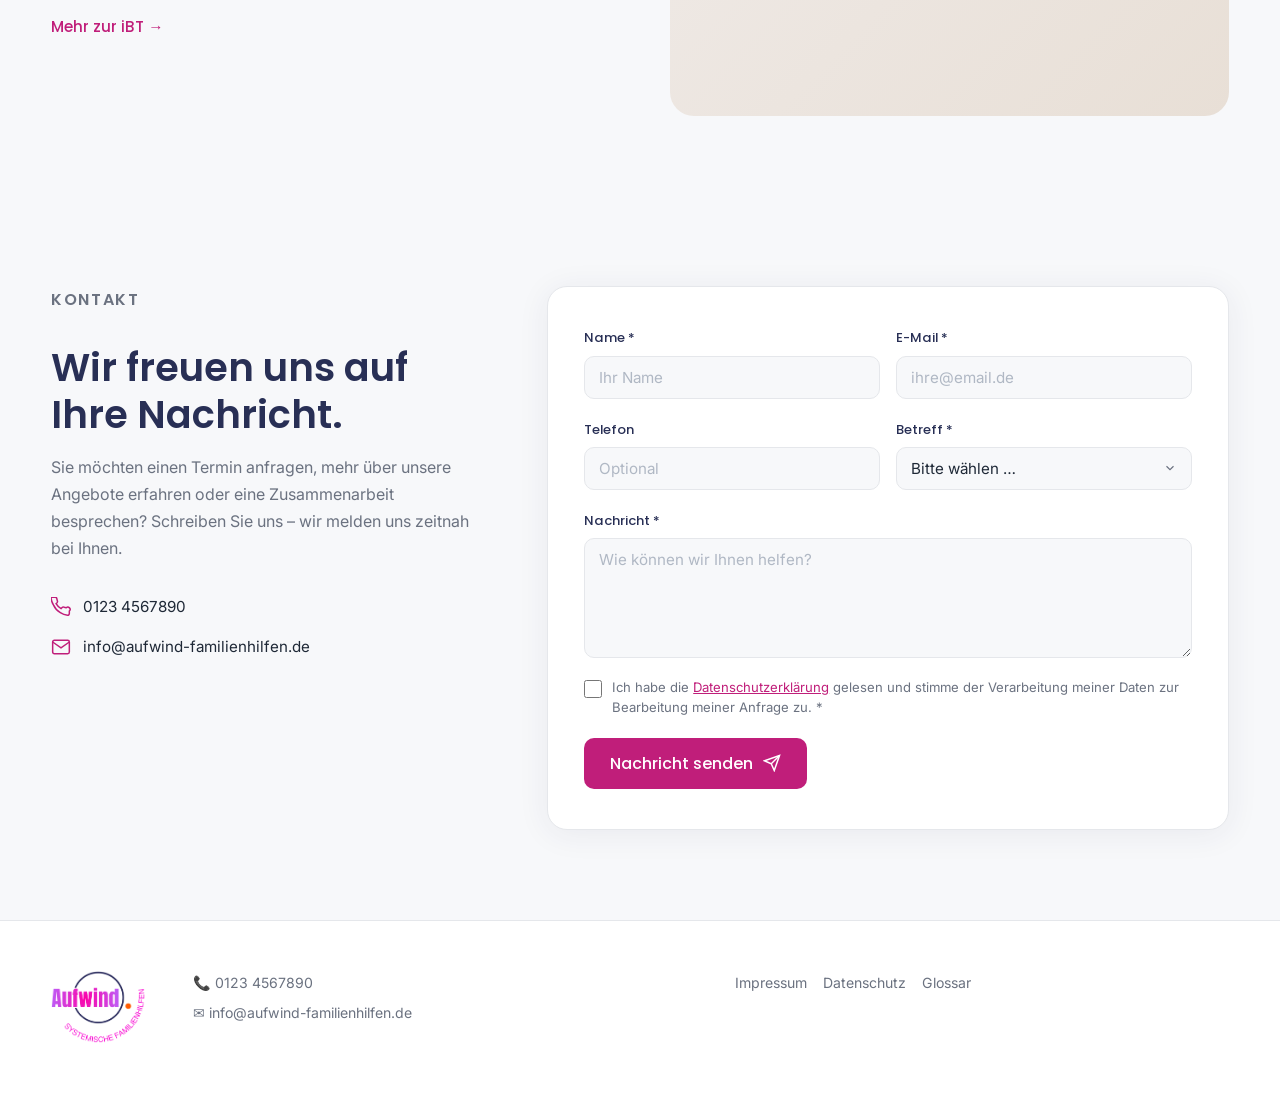
==== commit b4db3153: "Add files via upload" ====
--- a/index.html
+++ b/index.html
@@ -404,18 +404,14 @@
       <div class="footer-logo">
         <img src="logo_aufwind.png" alt="Aufwind – Systemische Familienhilfen" class="footer-logo-img">
       </div>
-    </div>
-    <div class="footer-address">
-      <p>Musterstraße 12</p>
-      <p>12345 Musterstadt</p>
-    </div>
-    <div class="footer-contact">
+    </div>    <div class="footer-contact">
       <p>📞 0123 4567890</p>
       <p>✉ info@aufwind-familienhilfen.de</p>
     </div>
     <div class="footer-links">
       <a href="impressum.html">Impressum</a>
       <a href="datenschutz.html">Datenschutz</a>
+      <a href="glossar.html">Glossar</a>
     </div>
   </div>
 </footer>
@@ -448,4 +444,4 @@
 </script>
 
 </body>
-</html>+</html>
--- a/style.css
+++ b/style.css
@@ -1103,6 +1103,56 @@
   transition: transform 0.2s;
 }
 .faq-item[open] summary::after { transform: rotate(45deg); }
+.faq-pakete {
+  display: grid;
+  grid-template-columns: repeat(3, minmax(0, 1fr));
+  gap: 12px;
+  margin: 4px 20px 16px;
+}
+.faq-paket {
+  border: none;
+  border-radius: 12px;
+  padding: 14px 16px;
+}
+.faq-paket:nth-child(1) { background: rgba(217,74,155,0.08); }
+.faq-paket:nth-child(2) { background: rgba(139,111,207,0.1); }
+.faq-paket:nth-child(3) { background: rgba(249,115,22,0.08); }
+.faq-paket-name {
+  font-family: 'Poppins', sans-serif;
+  font-weight: 600;
+  font-size: 0.88rem;
+  color: var(--navy);
+  margin-bottom: 4px !important;
+  border-top: none !important;
+  padding: 0 !important;
+}
+.faq-paket-preis {
+  font-family: 'Poppins', sans-serif;
+  font-weight: 700;
+  font-size: 1.05rem;
+  color: var(--magenta);
+  margin-bottom: 6px !important;
+  border-top: none !important;
+  padding: 0 !important;
+}
+.faq-paket-preis span {
+  font-weight: 400;
+  font-size: 0.8rem;
+  color: var(--text-light);
+}
+.faq-paket-desc {
+  font-size: 0.82rem !important;
+  color: var(--text-light);
+  line-height: 1.5;
+  margin: 0 !important;
+  border-top: none !important;
+  padding: 0 !important;
+  hyphens: auto;
+  overflow-wrap: break-word;
+}
+@media (max-width: 600px) {
+  .faq-pakete { grid-template-columns: 1fr; }
+}
 .faq-item p {
   padding: 0 20px 18px;
   font-size: 0.9rem;
@@ -1272,7 +1322,7 @@
 }
 .footer-inner {
   display: grid;
-  grid-template-columns: auto 1fr 1fr 1fr;
+  grid-template-columns: auto 1fr 1fr;
   gap: 48px;
   align-items: start;
 }
@@ -1288,8 +1338,10 @@
 .footer-contact p { font-size: 0.88rem; color: var(--text-light); margin-bottom: 6px; }
 .footer-links {
   display: flex;
-  flex-direction: column;
-  gap: 8px;
+  flex-direction: row;
+  flex-wrap: wrap;
+  gap: 6px 16px;
+  align-items: center;
 }
 .footer-links a {
   font-size: 0.88rem;
@@ -1974,18 +2026,7 @@
 .ueber-team-heading { color: var(--navy); margin-bottom: 2.5rem; }
 .team-grid {
   display: flex;
-  flex-direction: column;
-  gap: 28px;
-  max-width: 860px;
-  margin: 0 auto;
-}
-.team-card {
-  background: #fff;
-  border: 1px solid var(--gray-light);
-  border-radius: 20px;
-  padding: 36px;
-  display: flex;
-  gap: 40px;
+  gap: 48px;
   align-items: flex-start;
 }
 .team-photo-placeholder {
@@ -2165,7 +2206,7 @@
   .ueber-hero-layout,
   .ueber-warum-layout,
   .ueber-methoden-layout { grid-template-columns: 1fr; gap: 40px; }
-  .team-grid           { grid-template-columns: 1fr; }
+  .team-grid           { flex-direction: column; }
   .quali-grid          { grid-template-columns: repeat(2, 1fr); }
   .werte-grid          { grid-template-columns: repeat(2, 1fr); }
   .methoden-liste      { grid-template-columns: 1fr; }
@@ -2186,7 +2227,6 @@
   .ibt-step            { flex: 1 1 100%; }
 
   /* Über uns */
-  .team-card           { flex-direction: column; padding: 24px; gap: 24px; }
   .team-photo-placeholder { width: 100%; min-width: unset; aspect-ratio: 4 / 3; border-radius: 14px; }
   .quali-grid          { grid-template-columns: 1fr; }
   .werte-grid          { grid-template-columns: 1fr; }
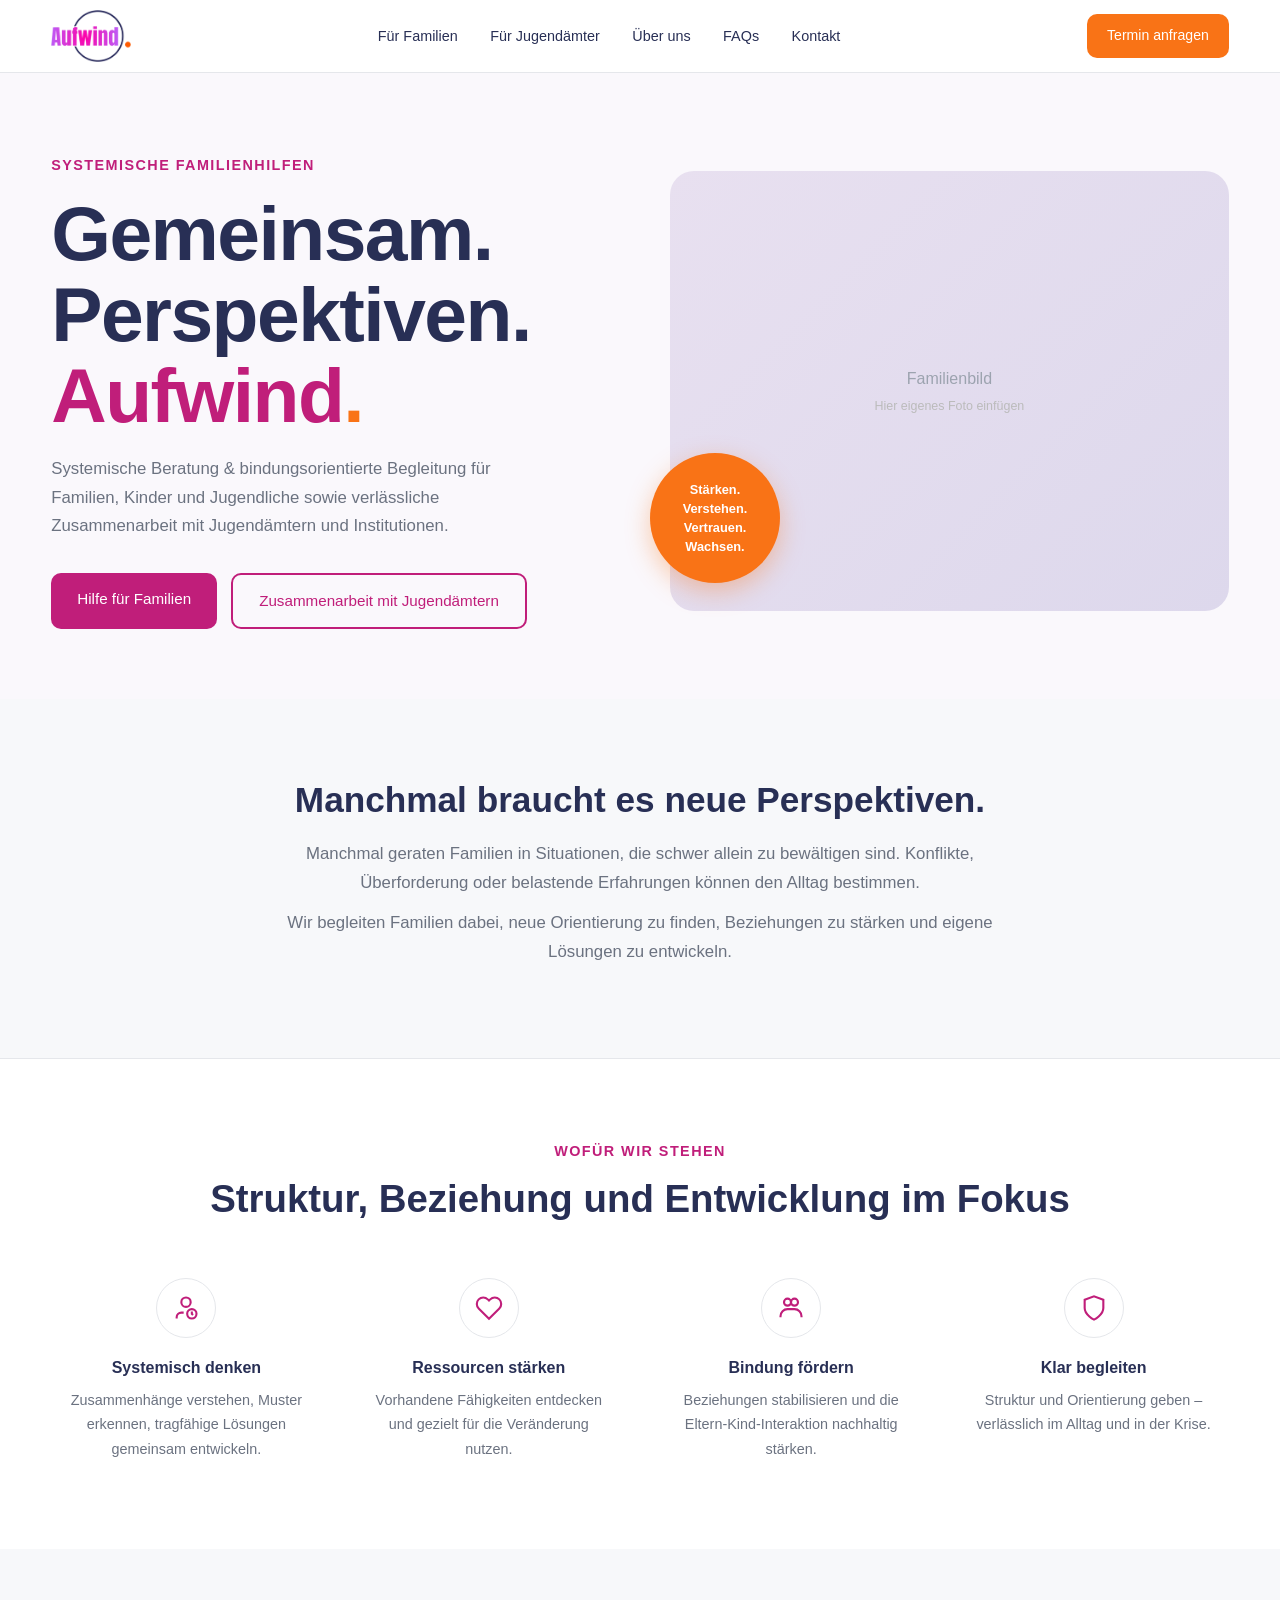
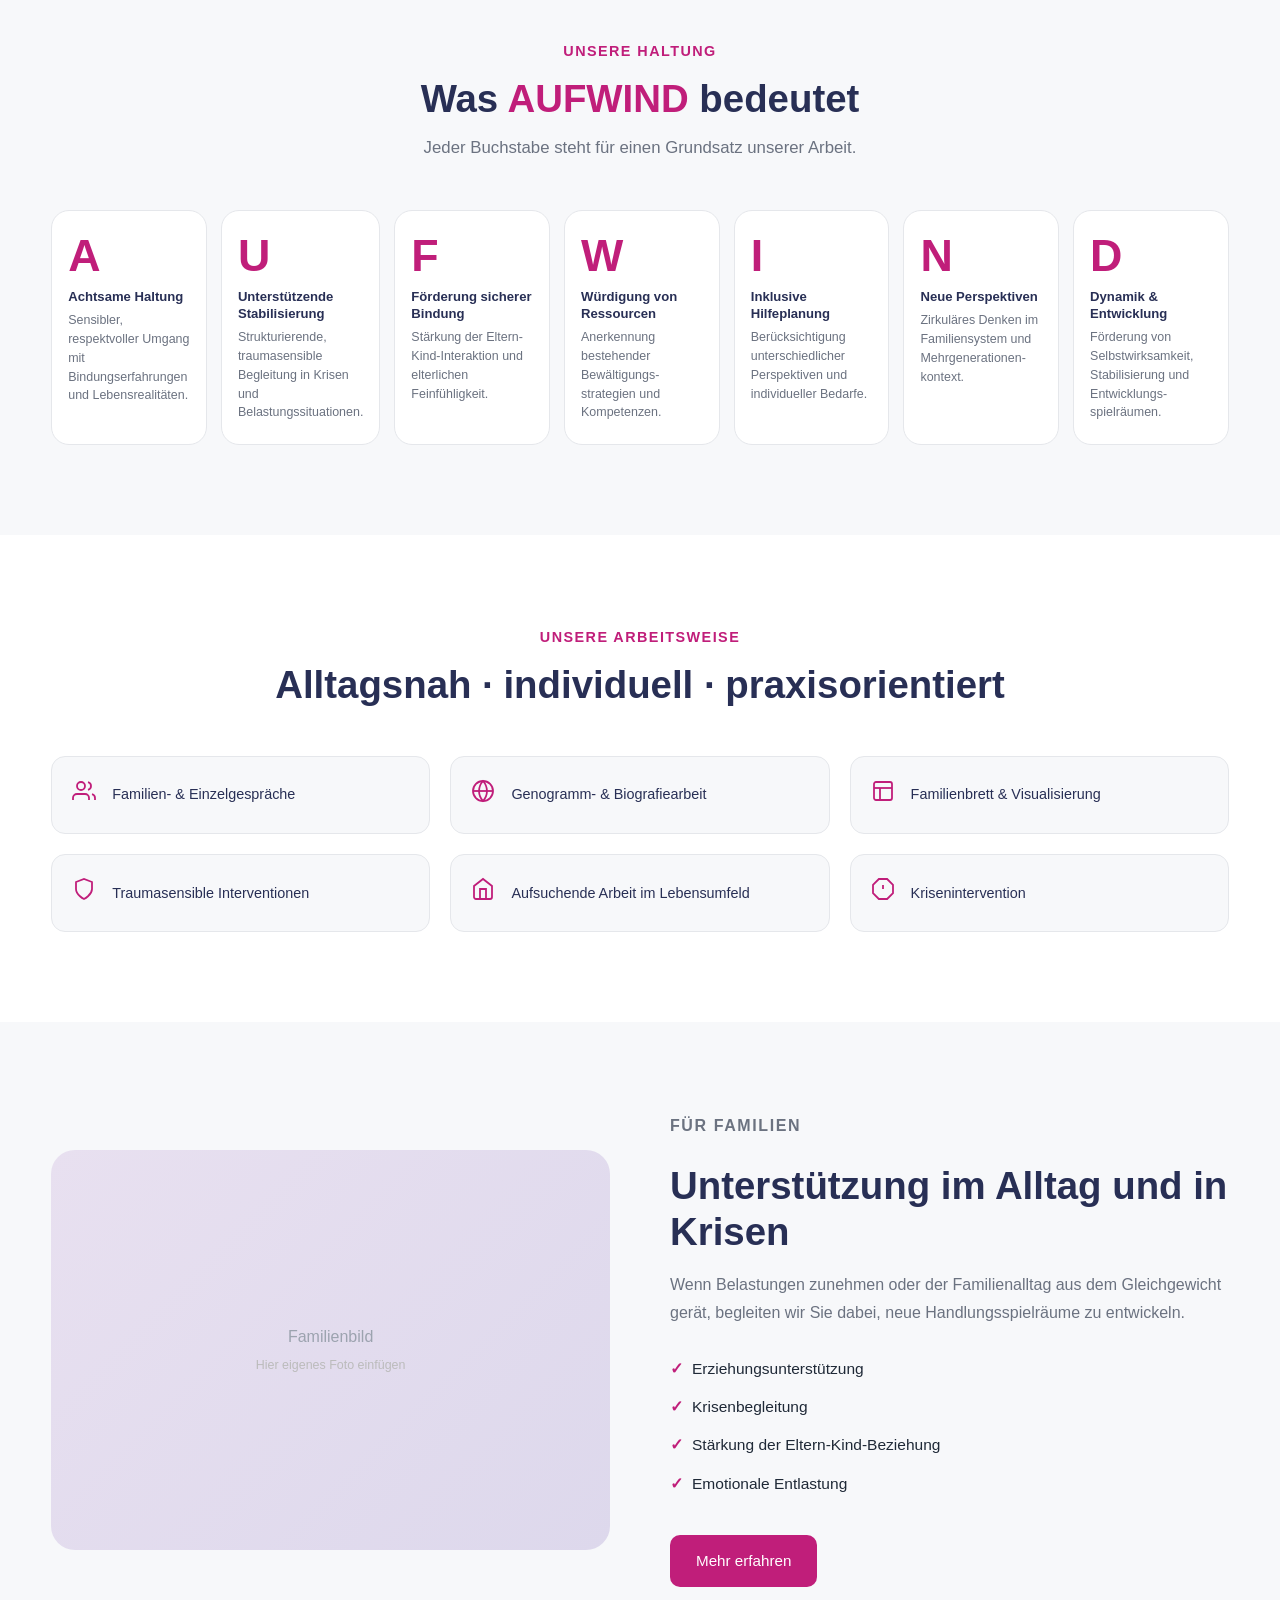
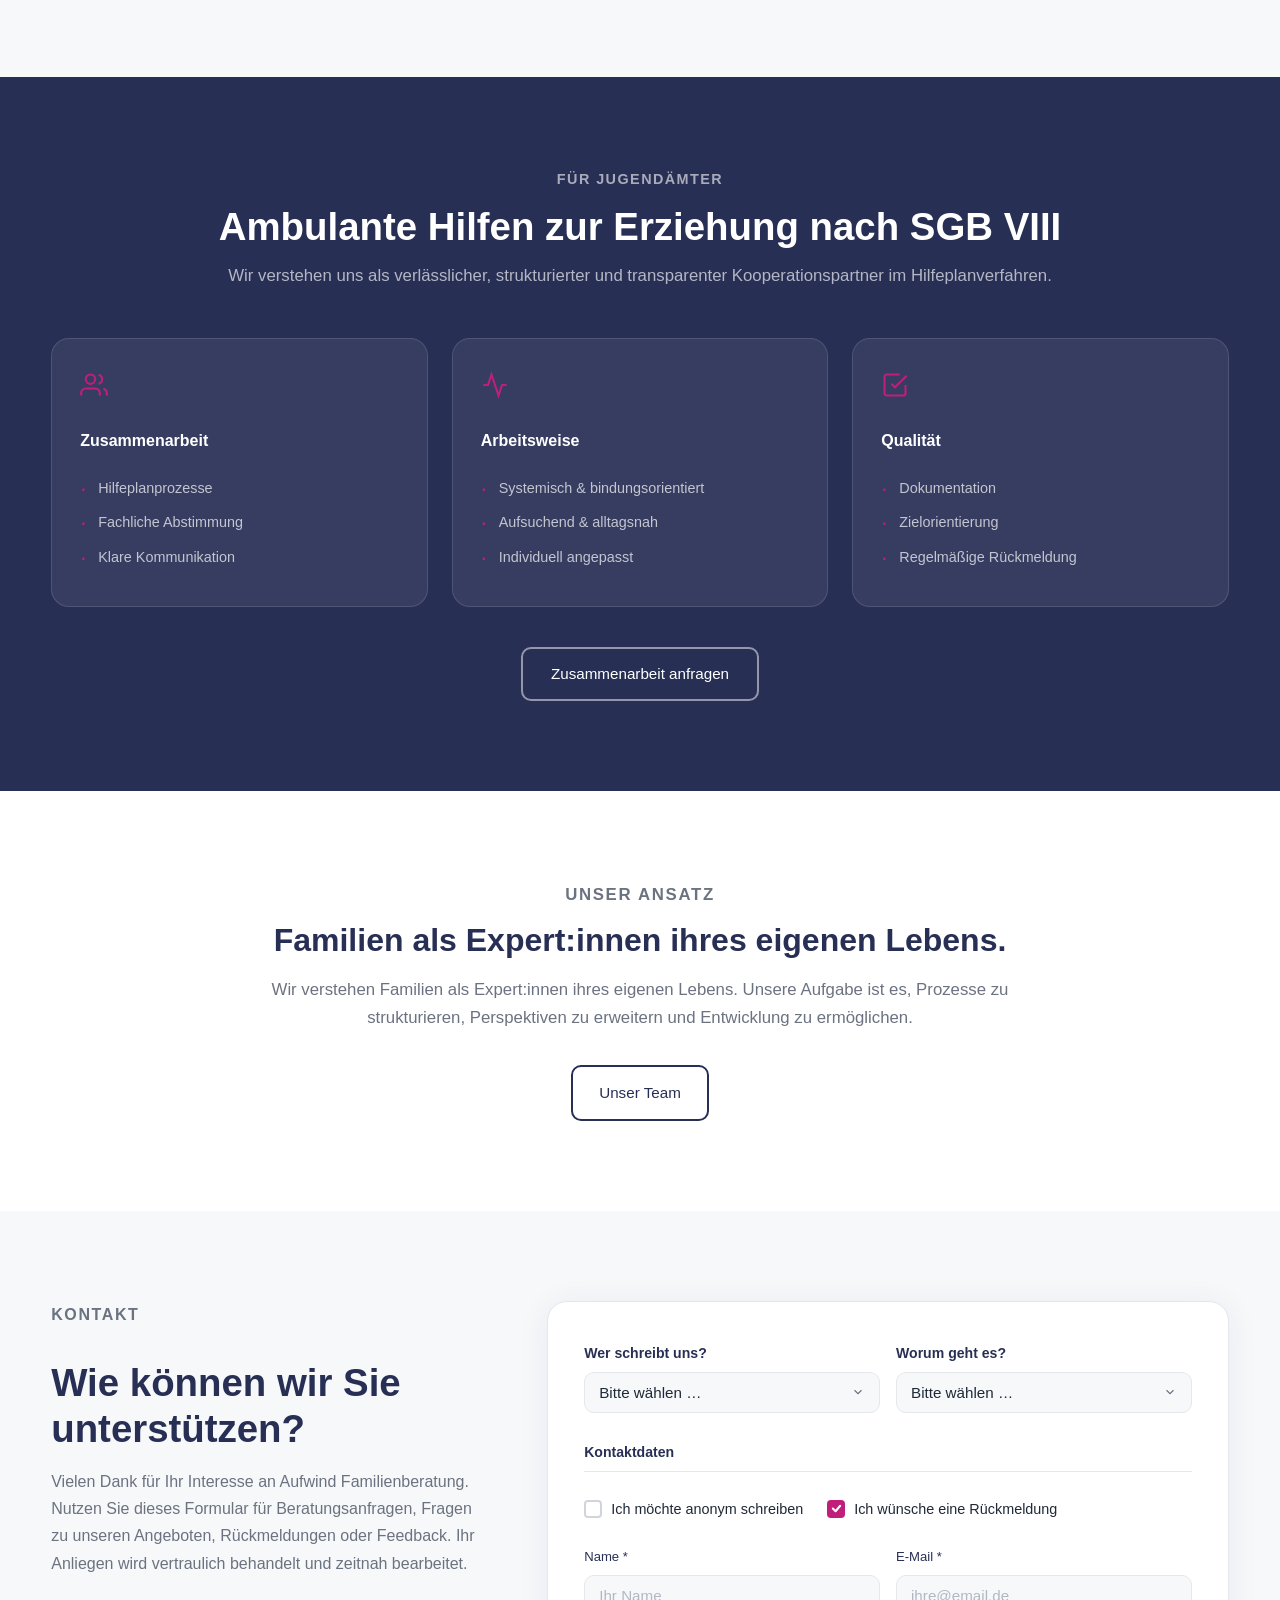
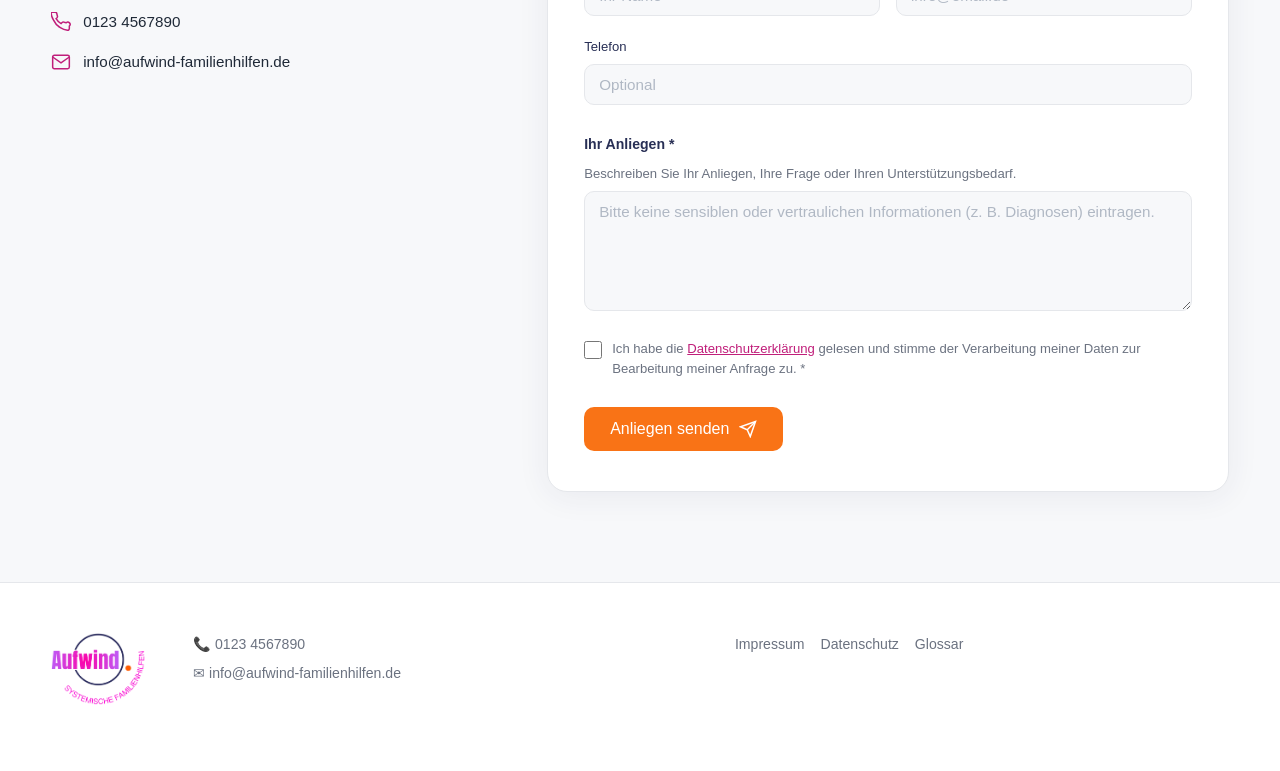
==== commit 9b2e194d: "Add files via upload" ====
--- a/index.html
+++ b/index.html
@@ -3,11 +3,11 @@
 <head>
 <meta charset="UTF-8">
   <meta http-equiv="X-Frame-Options" content="DENY">
+  <meta http-equiv="Content-Security-Policy" content="default-src 'self'; style-src 'self' 'unsafe-inline'; font-src 'self'; img-src 'self' data:; script-src 'self' 'unsafe-inline' https://api.web3forms.com; connect-src 'self' https://api.web3forms.com; frame-ancestors 'none'; base-uri 'self';">
+  <meta name="referrer" content="strict-origin-when-cross-origin">
+  <meta http-equiv="Permissions-Policy" content="camera=(), microphone=(), geolocation=()">
   <meta name="viewport" content="width=device-width, initial-scale=1.0">
 <title>Aufwind – Systemische Familienhilfen</title>
-<link rel="preconnect" href="https://fonts.googleapis.com">
-<link rel="preconnect" href="https://fonts.gstatic.com" crossorigin>
-<link href="https://fonts.googleapis.com/css2?family=Poppins:ital,wght@0,300;0,400;0,500;0,600;0,700;1,400&family=Inter:wght@300;400;500&display=swap" rel="stylesheet">
 <link rel="icon" type="image/png" sizes="32x32" href="logo_kurz.png">
 <link rel="icon" type="image/png" sizes="16x16" href="logo_kurz.png">
 <link rel="apple-touch-icon" href="logo_kurz.png">
@@ -51,9 +51,7 @@
         <span class="h1-magenta">Aufwind</span><span class="h1-orange-dot">.</span>
       </h1>
       <p class="hero-sub">
-        Systemische Familienhilfe &amp; bindungsorientierte Begleitung
-        für Familien, Kinder und Jugendliche sowie verlässliche
-        Zusammenarbeit mit Jugendämtern und Institutionen.
+        Systemische Beratung &amp; bindungsorientierte Begleitung für Familien, Kinder und Jugendliche sowie verlässliche Zusammenarbeit mit Jugendämtern und Institutionen.
       </p>
       <div class="hero-buttons">
         <a href="familien.html" class="btn btn-magenta">Hilfe für Familien</a>
@@ -292,38 +290,14 @@
   </div>
 </section>
 
-<!-- IBT SECTION -->
-<section class="section-ibt" id="ibt">
-  <div class="container ibt-layout">
-    <div class="ibt-text">
-      <div class="ibt-label">
-        <div class="ibt-icon-wrap">
-          <svg aria-hidden="true" width="32" height="32" fill="none" stroke="currentColor" stroke-width="1.8" viewBox="0 0 24 24"><circle cx="9" cy="7" r="3"/><circle cx="15" cy="7" r="3"/><path d="M3 20v-1a6 6 0 016-6h6a6 6 0 016 6v1"/></svg>
-        </div>
-        <div>
-          <h3 class="ibt-title">Integrative Bindungsbasierte Traumatherapie<br><em>für Kinder und deren Eltern (iBT)</em></h3>
-        </div>
-      </div>
-      <p>Die iBT ist ein wissenschaftlich fundierter Ansatz zur Stärkung sicherer Bindung, Regulation und Beziehungskompetenz – besonders wirksam bei belastenden Bindungserfahrungen.</p>
-      <a href="ibt.html" class="link-arrow" aria-label="Mehr zur Integrativen Bindungsbasierten Traumatherapie für Kinder und deren Eltern erfahren">Mehr zur iBT <span aria-hidden="true">→</span></a>
-    </div>
-    <div class="ibt-image-wrap">
-      <div class="ibt-img-placeholder">
-        <p>Bild iBT / Beratung</p>
-        <small>Hier eigenes Foto einfügen</small>
-      </div>
-    </div>
-  </div>
-</section>
-
 <!-- KONTAKT / FORMULAR -->
 <section class="section-kontakt" id="kontakt">
   <div class="container kontakt-layout">
 
     <div class="kontakt-intro">
       <p class="section-eyebrow">KONTAKT</p>
-      <h2>Wir freuen uns auf Ihre Nachricht.</h2>
-      <p>Sie möchten einen Termin anfragen, mehr über unsere Angebote erfahren oder eine Zusammenarbeit besprechen? Schreiben Sie uns – wir melden uns zeitnah bei Ihnen.</p>
+      <h2>Wie können wir Sie unterstützen?</h2>
+      <p>Vielen Dank für Ihr Interesse an Aufwind Familienberatung. Nutzen Sie dieses Formular für Beratungsanfragen, Fragen zu unseren Angeboten, Rückmeldungen oder Feedback. Ihr Anliegen wird vertraulich behandelt und zeitnah bearbeitet.</p>
       <div class="kontakt-info">
         <div class="kontakt-info-item">
           <svg aria-hidden="true" width="20" height="20" fill="none" stroke="currentColor" stroke-width="1.8" viewBox="0 0 24 24"><path d="M22 16.92v3a2 2 0 01-2.18 2 19.79 19.79 0 01-8.63-3.07A19.5 19.5 0 013.07 9.81a19.79 19.79 0 01-3.07-8.67A2 2 0 012 .18h3a2 2 0 012 1.72c.127.96.361 1.903.7 2.81a2 2 0 01-.45 2.11L6.09 7.91a16 16 0 006 6l1.27-1.27a2 2 0 012.11-.45c.907.339 1.85.573 2.81.7A2 2 0 0122 16.92z"/></svg>
@@ -337,45 +311,75 @@
     </div>
 
     <div class="kontakt-form-wrap">
-      <!-- Web3Forms: Kostenlosen API-Key anfordern auf web3forms.com -->
-      <form class="kontakt-form" action="https://api.web3forms.com/submit" method="POST" id="kontaktFormular">
-        <!-- API Key hier eintragen (von web3forms.com) -->
+      <form class="kontakt-form" id="kontaktFormular" novalidate>
         <input type="hidden" name="access_key" value="DEIN-API-KEY-HIER">
-        <!-- Honeypot Anti-Spam: bleibt leer bei echten Nutzern -->
+        <input type="hidden" name="subject" value="Neue Anfrage über aufwind-familienhilfen.de">
         <input type="checkbox" name="botcheck" style="display:none;" tabindex="-1" autocomplete="off">
-        <input type="hidden" name="subject" value="Neue Anfrage über aufwind-familienhilfen.de">
-        <input type="hidden" name="redirect" value="https://web3forms.com/success">
 
         <div class="form-row form-row-2">
           <div class="form-group">
-            <label for="name">Name *</label>
-            <input type="text" id="name" name="name" placeholder="Ihr Name" required>
+            <label for="wer_schreibt" class="form-section-label">Wer schreibt uns?</label>
+            <select id="wer_schreibt" name="Wer schreibt" required>
+              <option value="" disabled selected>Bitte wählen …</option>
+              <option value="Privatperson / Familie">Privatperson / Familie</option>
+              <option value="Jugendamt">Jugendamt</option>
+              <option value="Netzwerkpartner:in">Netzwerkpartner:in</option>
+              <option value="Sonstiges">Sonstiges</option>
+            </select>
           </div>
           <div class="form-group">
-            <label for="email">E-Mail *</label>
-            <input type="email" id="email" name="email" placeholder="ihre@email.de" required>
-          </div>
-        </div>
-
-        <div class="form-row form-row-2">
-          <div class="form-group">
-            <label for="telefon">Telefon</label>
-            <input type="tel" id="telefon" name="telefon" placeholder="Optional">
-          </div>
-          <div class="form-group">
-            <label for="betreff">Betreff *</label>
-            <select id="betreff" name="betreff" required>
+            <label for="worum" class="form-section-label">Worum geht es?</label>
+            <select id="worum" name="Worum geht es">
               <option value="" disabled selected>Bitte wählen …</option>
-              <option value="Termin anfragen">Termin anfragen</option>
-              <option value="Kooperation / Jugendamt">Kooperation / Jugendamt</option>
-              <option value="Allgemeine Anfrage">Allgemeine Anfrage</option>
+              <option value="Anfrage systemische Beratung">Anfrage systemische Beratung</option>
+              <option value="Frage zum Angebot">Frage zum Angebot</option>
+              <option value="Fallübernahme HzE">Fallübernahme HzE</option>
+              <option value="Beschwerde">Beschwerde</option>
+              <option value="Feedback">Feedback</option>
+              <option value="Lob">Lob</option>
+              <option value="Sonstiges Anliegen">Sonstiges Anliegen</option>
             </select>
           </div>
         </div>
 
+        <p class="form-section-label">Kontaktdaten</p>
+
+        <div class="form-flags-row">
+          <label class="form-option-label">
+            <input type="checkbox" id="anonCheck">
+            <span class="form-option-indicator form-cb-indicator"></span>
+            <span>Ich möchte anonym schreiben</span>
+          </label>
+          <label class="form-option-label">
+            <input type="checkbox" id="rueckmeldungCheck" name="Rückmeldung gewünscht" value="Ja" checked>
+            <span class="form-option-indicator form-cb-indicator"></span>
+            <span>Ich wünsche eine Rückmeldung</span>
+          </label>
+        </div>
+
+        <div id="kontaktFelder">
+          <div class="form-row form-row-2">
+            <div class="form-group">
+              <label for="name">Name *</label>
+              <input type="text" id="name" name="name" placeholder="Ihr Name" required>
+            </div>
+            <div class="form-group">
+              <label for="email">E-Mail *</label>
+              <input type="email" id="email" name="email" placeholder="ihre@email.de" required>
+            </div>
+          </div>
+          <div class="form-row form-row-2">
+            <div class="form-group">
+              <label for="telefon">Telefon</label>
+              <input type="tel" id="telefon" name="telefon" placeholder="Optional">
+            </div>
+          </div>
+        </div>
+
         <div class="form-group">
-          <label for="nachricht">Nachricht *</label>
-          <textarea id="nachricht" name="nachricht" rows="5" placeholder="Wie können wir Ihnen helfen?" required></textarea>
+          <label for="nachricht" class="form-section-label">Ihr Anliegen *</label>
+          <p class="form-helper-text">Beschreiben Sie Ihr Anliegen, Ihre Frage oder Ihren Unterstützungsbedarf.</p>
+          <textarea id="nachricht" name="nachricht" rows="5" placeholder="Bitte keine sensiblen oder vertraulichen Informationen (z. B. Diagnosen) eintragen." required></textarea>
         </div>
 
         <div class="form-check">
@@ -383,14 +387,19 @@
           <label for="datenschutz">Ich habe die <a href="datenschutz.html" class="form-link" target="_blank">Datenschutzerklärung</a> gelesen und stimme der Verarbeitung meiner Daten zur Bearbeitung meiner Anfrage zu. *</label>
         </div>
 
-        <button type="submit" class="btn btn-magenta form-submit">
-          Nachricht senden
-          <svg aria-hidden="true" width="18" height="18" fill="none" stroke="currentColor" stroke-width="2" viewBox="0 0 24 24"><line x1="22" y1="2" x2="11" y2="13"/><polygon points="22 2 15 22 11 13 2 9 22 2"/></svg>
+        <button type="submit" class="btn btn-orange form-submit" id="submitBtn">
+          <span id="submitLabel">Anliegen senden</span>
+          <svg aria-hidden="true" id="submitIcon" width="18" height="18" fill="none" stroke="currentColor" stroke-width="2" viewBox="0 0 24 24"><line x1="22" y1="2" x2="11" y2="13"/><polygon points="22 2 15 22 11 13 2 9 22 2"/></svg>
+          <svg aria-hidden="true" id="submitSpinner" width="18" height="18" viewBox="0 0 24 24" fill="none" stroke="currentColor" stroke-width="2" style="display:none;animation:spin 1s linear infinite;"><path d="M12 2v4M12 18v4M4.93 4.93l2.83 2.83M16.24 16.24l2.83 2.83M2 12h4M18 12h4M4.93 19.07l2.83-2.83M16.24 7.76l2.83-2.83"/></svg>
         </button>
 
-        <div class="form-success" id="formSuccess" style="display:none;">
+        <div class="form-success" id="formSuccess" style="display:none;" role="alert">
           <svg aria-hidden="true" width="22" height="22" fill="none" stroke="currentColor" stroke-width="2" viewBox="0 0 24 24"><polyline points="20 6 9 17 4 12"/></svg>
-          Vielen Dank! Ihre Nachricht wurde gesendet. Wir melden uns bald bei Ihnen.
+          <div><strong>Nachricht gesendet!</strong><br>Vielen Dank – wir melden uns innerhalb von 1–2 Werktagen bei Ihnen.</div>
+        </div>
+        <div class="form-error" id="formError" style="display:none;" role="alert">
+          <svg aria-hidden="true" width="22" height="22" fill="none" stroke="currentColor" stroke-width="2" viewBox="0 0 24 24"><circle cx="12" cy="12" r="10"/><line x1="12" y1="8" x2="12" y2="12"/><line x1="12" y1="16" x2="12.01" y2="16"/></svg>
+          <div><strong>Fehler beim Senden.</strong><br>Bitte versuchen Sie es erneut oder schreiben Sie uns direkt per E-Mail.</div>
         </div>
       </form>
     </div>
@@ -415,6 +424,10 @@
     </div>
   </div>
 </footer>
+
+<style>
+  @keyframes spin { to { transform: rotate(360deg); } }
+</style>
 
 <script>
   // Mobile Burger Menu
@@ -425,6 +438,68 @@
     burger.classList.toggle('burger-open');
     burger.setAttribute('aria-expanded', isOpen);
   });
+
+  // --- Anonym ↔ Rückmeldung: gegenseitig ausschließend ---
+  const anonCheck = document.getElementById('anonCheck');
+  const rueckmeldungCheck = document.getElementById('rueckmeldungCheck');
+  const kontaktFelder = document.getElementById('kontaktFelder');
+  const nameInput = document.getElementById('name');
+  const emailInput = document.getElementById('email');
+
+  function setAnon(on) {
+    if (on) {
+      kontaktFelder.style.display = 'none';
+      nameInput.removeAttribute('required');
+      emailInput.removeAttribute('required');
+      rueckmeldungCheck.checked = false;
+    } else {
+      kontaktFelder.style.display = 'flex';
+      nameInput.setAttribute('required', '');
+      emailInput.setAttribute('required', '');
+    }
+  }
+  anonCheck.addEventListener('change', function () { setAnon(this.checked); });
+  rueckmeldungCheck.addEventListener('change', function () {
+    if (this.checked) { anonCheck.checked = false; setAnon(false); }
+  });
+
+  // --- AJAX Formular ---
+  const form = document.getElementById('kontaktFormular');
+  const submitBtn = document.getElementById('submitBtn');
+  const submitLabel = document.getElementById('submitLabel');
+  const submitIcon = document.getElementById('submitIcon');
+  const submitSpinner = document.getElementById('submitSpinner');
+  const formSuccess = document.getElementById('formSuccess');
+  const formError = document.getElementById('formError');
+
+  form.addEventListener('submit', async function (e) {
+    e.preventDefault();
+    submitBtn.disabled = true;
+    submitLabel.textContent = 'Wird gesendet …';
+    submitIcon.style.display = 'none';
+    submitSpinner.style.display = 'inline';
+    formSuccess.style.display = 'none';
+    formError.style.display = 'none';
+    try {
+      const response = await fetch('https://api.web3forms.com/submit', {
+        method: 'POST', body: new FormData(form)
+      });
+      const data = await response.json();
+      if (data.success) {
+        formSuccess.style.display = 'flex';
+        form.reset();
+        setAnon(false);
+        formSuccess.scrollIntoView({ behavior: 'smooth', block: 'nearest' });
+      } else { throw new Error(); }
+    } catch {
+      formError.style.display = 'flex';
+    } finally {
+      submitBtn.disabled = false;
+      submitLabel.textContent = 'Anliegen senden';
+      submitIcon.style.display = 'inline';
+      submitSpinner.style.display = 'none';
+    }
+  });
 </script>
 
 
@@ -445,3 +520,4 @@
 
 </body>
 </html>
+                                                                                                                                                                                                                                                                                                                                                                                                                                                                                                                                                                                                                                                                                                                                                                                                                                                                                                                                                                                                                                                                                                                                                                                                                                                                                                
--- a/style.css
+++ b/style.css
@@ -1,3 +1,68 @@
+/* ===== LOCAL FONTS ===== */
+@font-face {
+  font-family: 'Inter';
+  font-style: normal;
+  font-weight: 300;
+  font-display: swap;
+  src: url('fonts/inter.woff2') format('woff2');
+}
+@font-face {
+  font-family: 'Inter';
+  font-style: normal;
+  font-weight: 400;
+  font-display: swap;
+  src: url('fonts/inter.woff2') format('woff2');
+}
+@font-face {
+  font-family: 'Inter';
+  font-style: normal;
+  font-weight: 500;
+  font-display: swap;
+  src: url('fonts/inter.woff2') format('woff2');
+}
+@font-face {
+  font-family: 'Poppins';
+  font-style: normal;
+  font-weight: 300;
+  font-display: swap;
+  src: url('fonts/poppins-300.woff2') format('woff2');
+}
+@font-face {
+  font-family: 'Poppins';
+  font-style: normal;
+  font-weight: 400;
+  font-display: swap;
+  src: url('fonts/poppins-400.woff2') format('woff2');
+}
+@font-face {
+  font-family: 'Poppins';
+  font-style: italic;
+  font-weight: 400;
+  font-display: swap;
+  src: url('fonts/poppins-400italic.woff2') format('woff2');
+}
+@font-face {
+  font-family: 'Poppins';
+  font-style: normal;
+  font-weight: 500;
+  font-display: swap;
+  src: url('fonts/poppins-500.woff2') format('woff2');
+}
+@font-face {
+  font-family: 'Poppins';
+  font-style: normal;
+  font-weight: 600;
+  font-display: swap;
+  src: url('fonts/poppins-600.woff2') format('woff2');
+}
+@font-face {
+  font-family: 'Poppins';
+  font-style: normal;
+  font-weight: 700;
+  font-display: swap;
+  src: url('fonts/poppins-700.woff2') format('woff2');
+}
+
 /* ===== ROOT VARIABLES ===== */
 :root {
   --navy:    #282F55;
@@ -41,10 +106,10 @@
 .center-text { text-align: center; }
 
 /* ===== TYPOGRAPHY ===== */
-h1 { font-family: 'Poppins', sans-serif; font-weight: 700; line-height: 1.05; letter-spacing: -0.02em; }
-h2 { font-family: 'Poppins', sans-serif; font-weight: 600; font-size: clamp(1.6rem, 3vw, 2.4rem); line-height: 1.2; }
-h3 { font-family: 'Poppins', sans-serif; font-weight: 600; font-size: 1.1rem; }
-h4 { font-family: 'Poppins', sans-serif; font-weight: 600; font-size: 0.95rem; }
+h1 { font-family: 'Poppins', sans-serif; font-weight: 700; line-height: 1.05; letter-spacing: -0.02em; color: var(--navy); }
+h2 { font-family: 'Poppins', sans-serif; font-weight: 600; font-size: clamp(1.6rem, 3vw, 2.4rem); line-height: 1.2; color: var(--navy); }
+h3 { font-family: 'Poppins', sans-serif; font-weight: 600; font-size: 1.1rem; color: var(--navy); }
+h4 { font-family: 'Poppins', sans-serif; font-weight: 600; font-size: 0.95rem; color: var(--navy); }
 p  { font-family: 'Inter', sans-serif; font-weight: 400; font-size: 1rem; color: var(--text-light); }
 
 .section-eyebrow {
@@ -207,6 +272,7 @@
 }
 .main-nav.nav-open a { margin: 0; padding: 10px 0; border-bottom: 1px solid var(--gray-light); }
 .main-nav.nav-open a:last-child { border-bottom: none; }
+.main-nav.nav-open a::after { display: none; }
 
 /* ===== HERO ===== */
 .hero {
@@ -1199,7 +1265,34 @@
   box-shadow: 0 4px 32px rgba(40,47,85,0.07);
   border: 1px solid var(--gray-light);
 }
-.kontakt-form { display: flex; flex-direction: column; gap: 20px; }
+.kontakt-form { display: flex; flex-direction: column; gap: 28px; }
+#kontaktFelder { display: flex; flex-direction: column; gap: 20px; }
+/* Gemeinsame Basis aller Formular-Abschnittsüberschriften */
+.form-section-label,
+.form-group label.form-section-label {
+  font-family: 'Poppins', sans-serif;
+  font-size: 0.88rem;
+  font-weight: 600;
+  letter-spacing: 0;
+  text-transform: none;
+  color: var(--navy);
+  margin: 0;
+  padding-bottom: 0;
+  border-bottom: none;
+  display: block;
+}
+/* Nur "Kontaktdaten" bekommt Trennlinie */
+p.form-section-label {
+  padding-bottom: 6px;
+  border-bottom: 1px solid var(--gray-light);
+}
+/* Hilfstext unter "Ihr Anliegen" */
+.form-helper-text {
+  font-family: 'Inter', sans-serif;
+  font-size: 0.82rem;
+  color: var(--text-light);
+  margin: 0;
+}
 .form-row { display: flex; gap: 16px; }
 .form-row-2 > * { flex: 1; }
 .form-group { display: flex; flex-direction: column; gap: 6px; }
@@ -1304,6 +1397,102 @@
 }
 .form-error svg { color: #dc2626; flex-shrink: 0; margin-top: 1px; }
 .form-error strong { color: #7f1d1d; display: block; margin-bottom: 2px; }
+
+/* ===== FORM OPTION CARDS (Kontaktformular) ===== */
+.form-option-cards {
+  display: grid;
+  grid-template-columns: 1fr 1fr;
+  gap: 14px;
+}
+.form-option-card {
+  background: var(--bg);
+  border: 1px solid var(--gray-light);
+  border-radius: 14px;
+  padding: 20px 22px;
+}
+.form-option-card-full { grid-column: 1 / -1; }
+.form-option-title {
+  font-family: 'Poppins', sans-serif;
+  font-size: 0.9rem;
+  font-weight: 600;
+  color: var(--navy);
+  margin: 0 0 14px;
+}
+.form-radio-group,
+.form-checkbox-group {
+  display: flex;
+  flex-direction: column;
+  gap: 9px;
+}
+.form-kontakt-flags {
+  display: flex;
+  gap: 24px;
+  flex-wrap: wrap;
+  margin-bottom: 0;
+}
+.form-flags-row {
+  display: flex;
+  gap: 24px;
+  flex-wrap: wrap;
+  align-items: center;
+}
+.form-option-label {
+  display: flex;
+  align-items: center;
+  gap: 9px;
+  cursor: pointer;
+  font-size: 0.9rem;
+  color: var(--text);
+  user-select: none;
+  line-height: 1.3;
+}
+.form-option-label input[type="radio"],
+.form-option-label input[type="checkbox"] {
+  position: absolute;
+  opacity: 0;
+  width: 0;
+  height: 0;
+}
+/* Custom radio indicator (circle) */
+.form-option-indicator {
+  width: 18px;
+  height: 18px;
+  border-radius: 50%;
+  border: 2px solid #d1d5db;
+  flex-shrink: 0;
+  background: #fff;
+  transition: border-color 0.15s, background 0.15s;
+  box-sizing: border-box;
+}
+.form-option-label:hover .form-option-indicator {
+  border-color: var(--magenta);
+}
+.form-option-label input[type="radio"]:checked ~ .form-option-indicator {
+  border-color: var(--magenta);
+  background: var(--magenta);
+  box-shadow: inset 0 0 0 3px #fff;
+}
+/* Custom checkbox indicator (square) */
+.form-cb-indicator {
+  border-radius: 4px;
+}
+.form-option-label input[type="checkbox"]:checked ~ .form-cb-indicator {
+  border-color: var(--magenta);
+  background: var(--magenta);
+  background-image: url("data:image/svg+xml,%3Csvg xmlns='http://www.w3.org/2000/svg' viewBox='0 0 12 12' fill='none' stroke='white' stroke-width='2.2' stroke-linecap='round' stroke-linejoin='round'%3E%3Cpolyline points='2 6 5 9 10 3'/%3E%3C/svg%3E");
+  background-repeat: no-repeat;
+  background-position: center;
+  background-size: 11px;
+}
+.form-option-label input[type="radio"]:focus-visible ~ .form-option-indicator,
+.form-option-label input[type="checkbox"]:focus-visible ~ .form-cb-indicator {
+  outline: 2px solid var(--magenta);
+  outline-offset: 2px;
+}
+@media (max-width: 600px) {
+  .form-option-cards { grid-template-columns: 1fr; }
+  .form-kontakt-flags { flex-direction: column; gap: 10px; }
+}
 
 @media (max-width: 960px) {
   .kontakt-layout { grid-template-columns: 1fr; gap: 40px; }
@@ -2255,6 +2444,10 @@
   .section-ueber-methoden,
   .section-ueber-werte { padding: 56px 0; }
 
+  .section-faq,
+  .section-cta,
+  .section-schritte { padding: 56px 0; }
+
   .ja-page-hero,
   .ibt-page-hero       { padding: 56px 0 48px; }
 
@@ -2267,6 +2460,7 @@
   .trust-grid  { grid-template-columns: 1fr; }
   .ja-service-strip    { padding: 28px 0; }
   .aufwind-grid-ueber .aufwind-card { flex: 1 1 100%; }
+  .legal-block { padding: 20px 18px; }
 }
 
 /* ── LOGO IMAGE ─────────────────────────────────────────────── */
